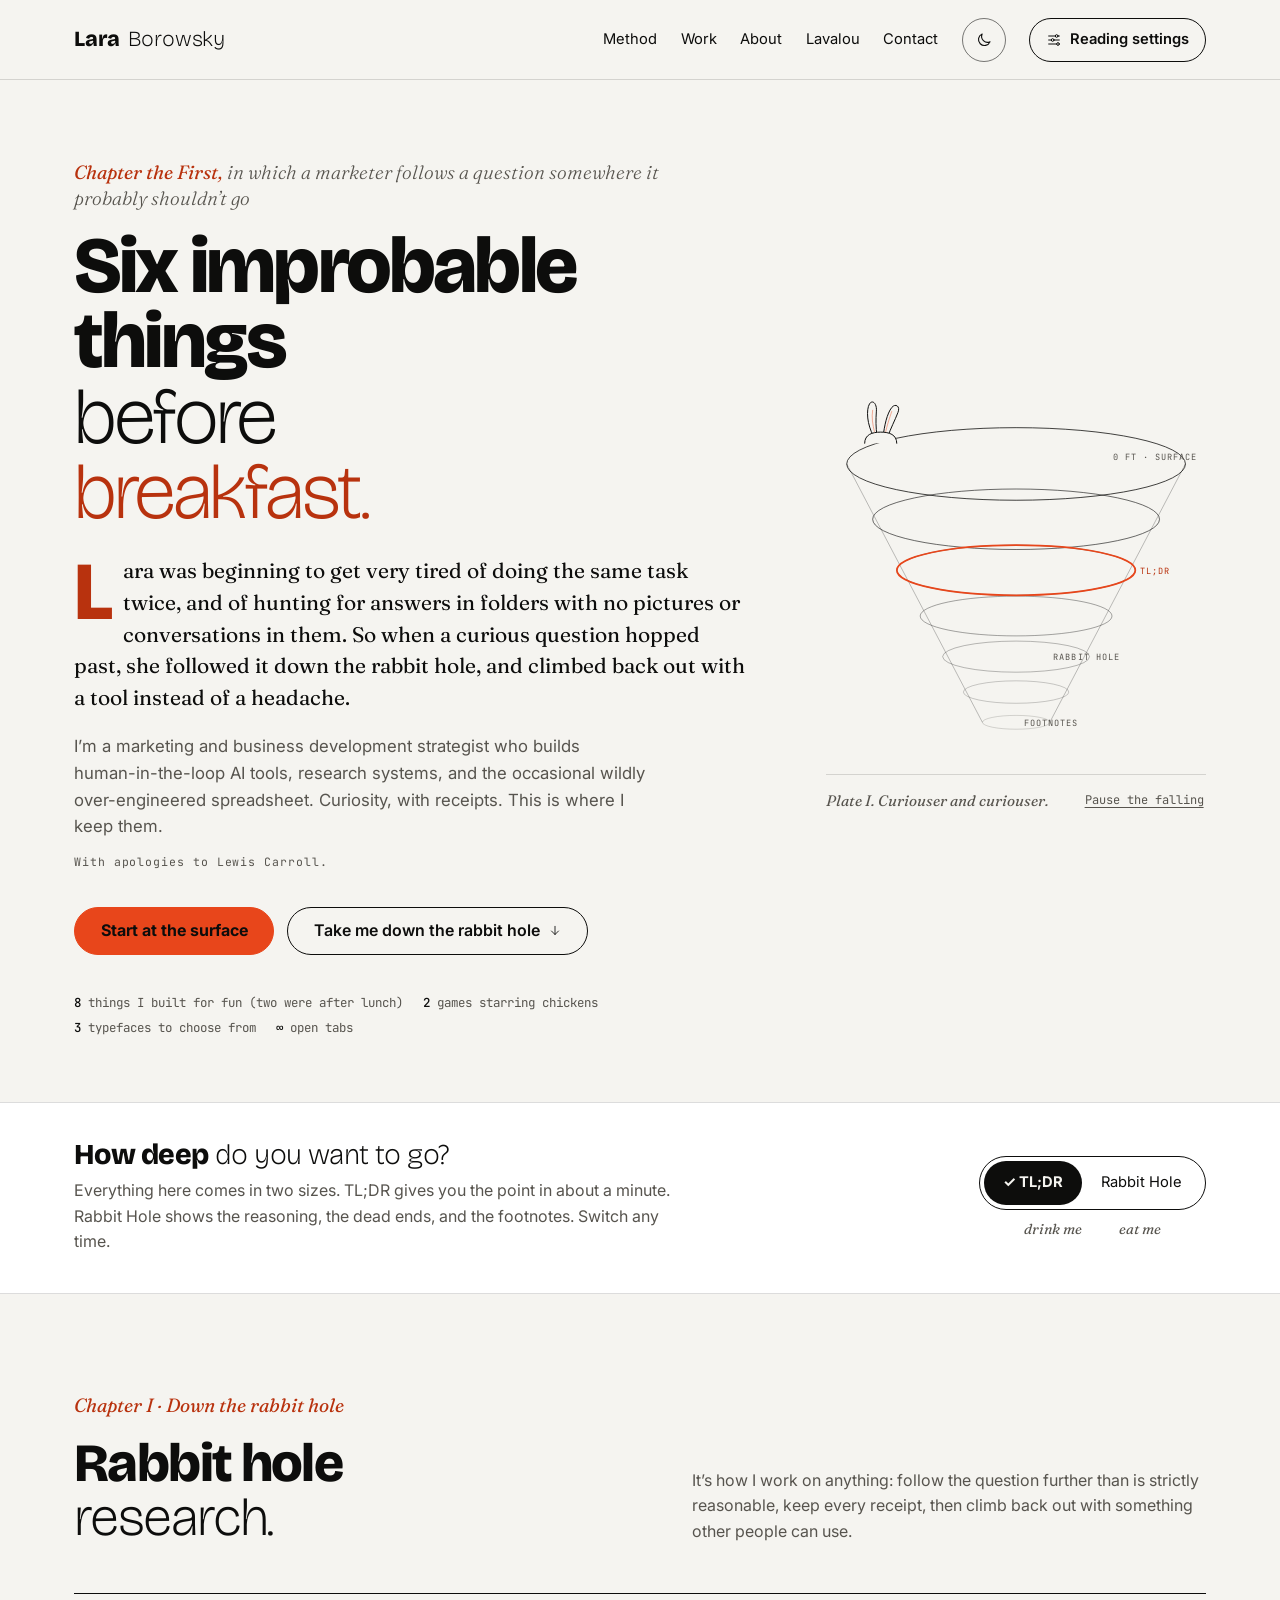
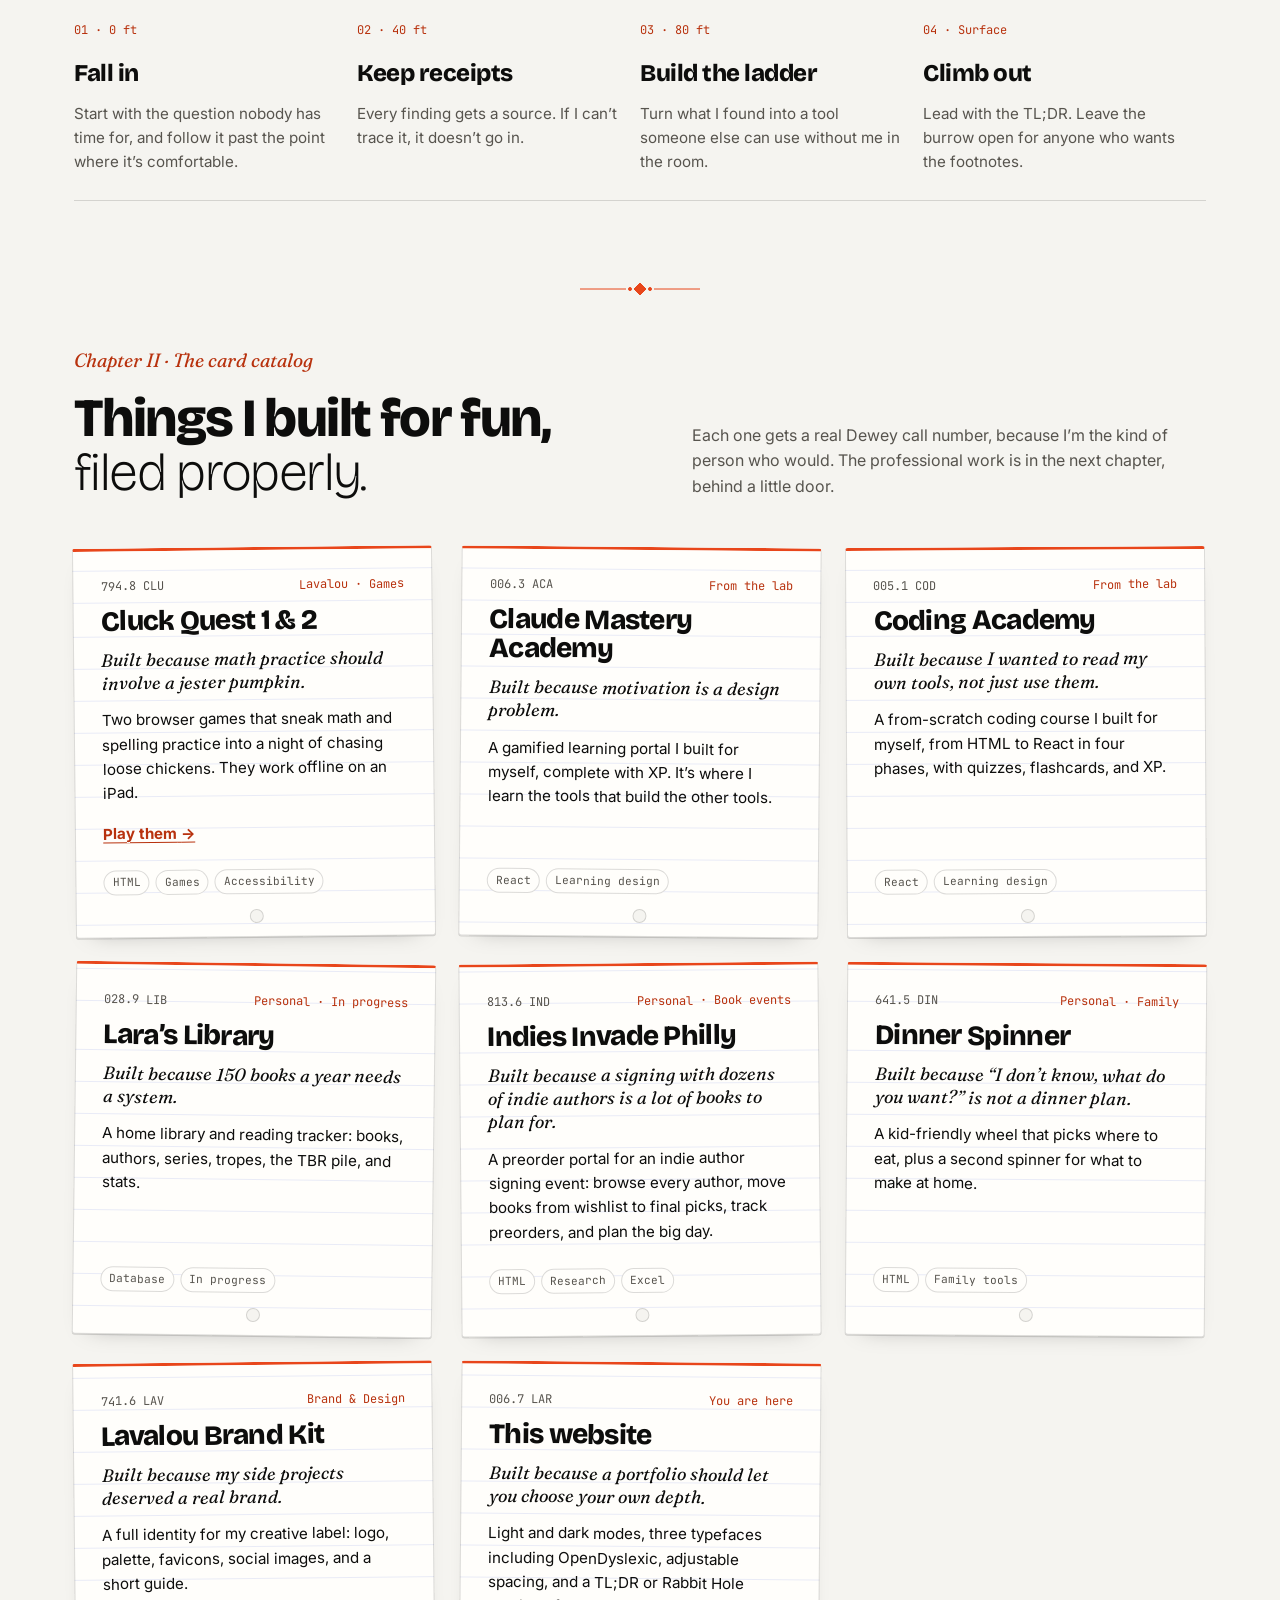
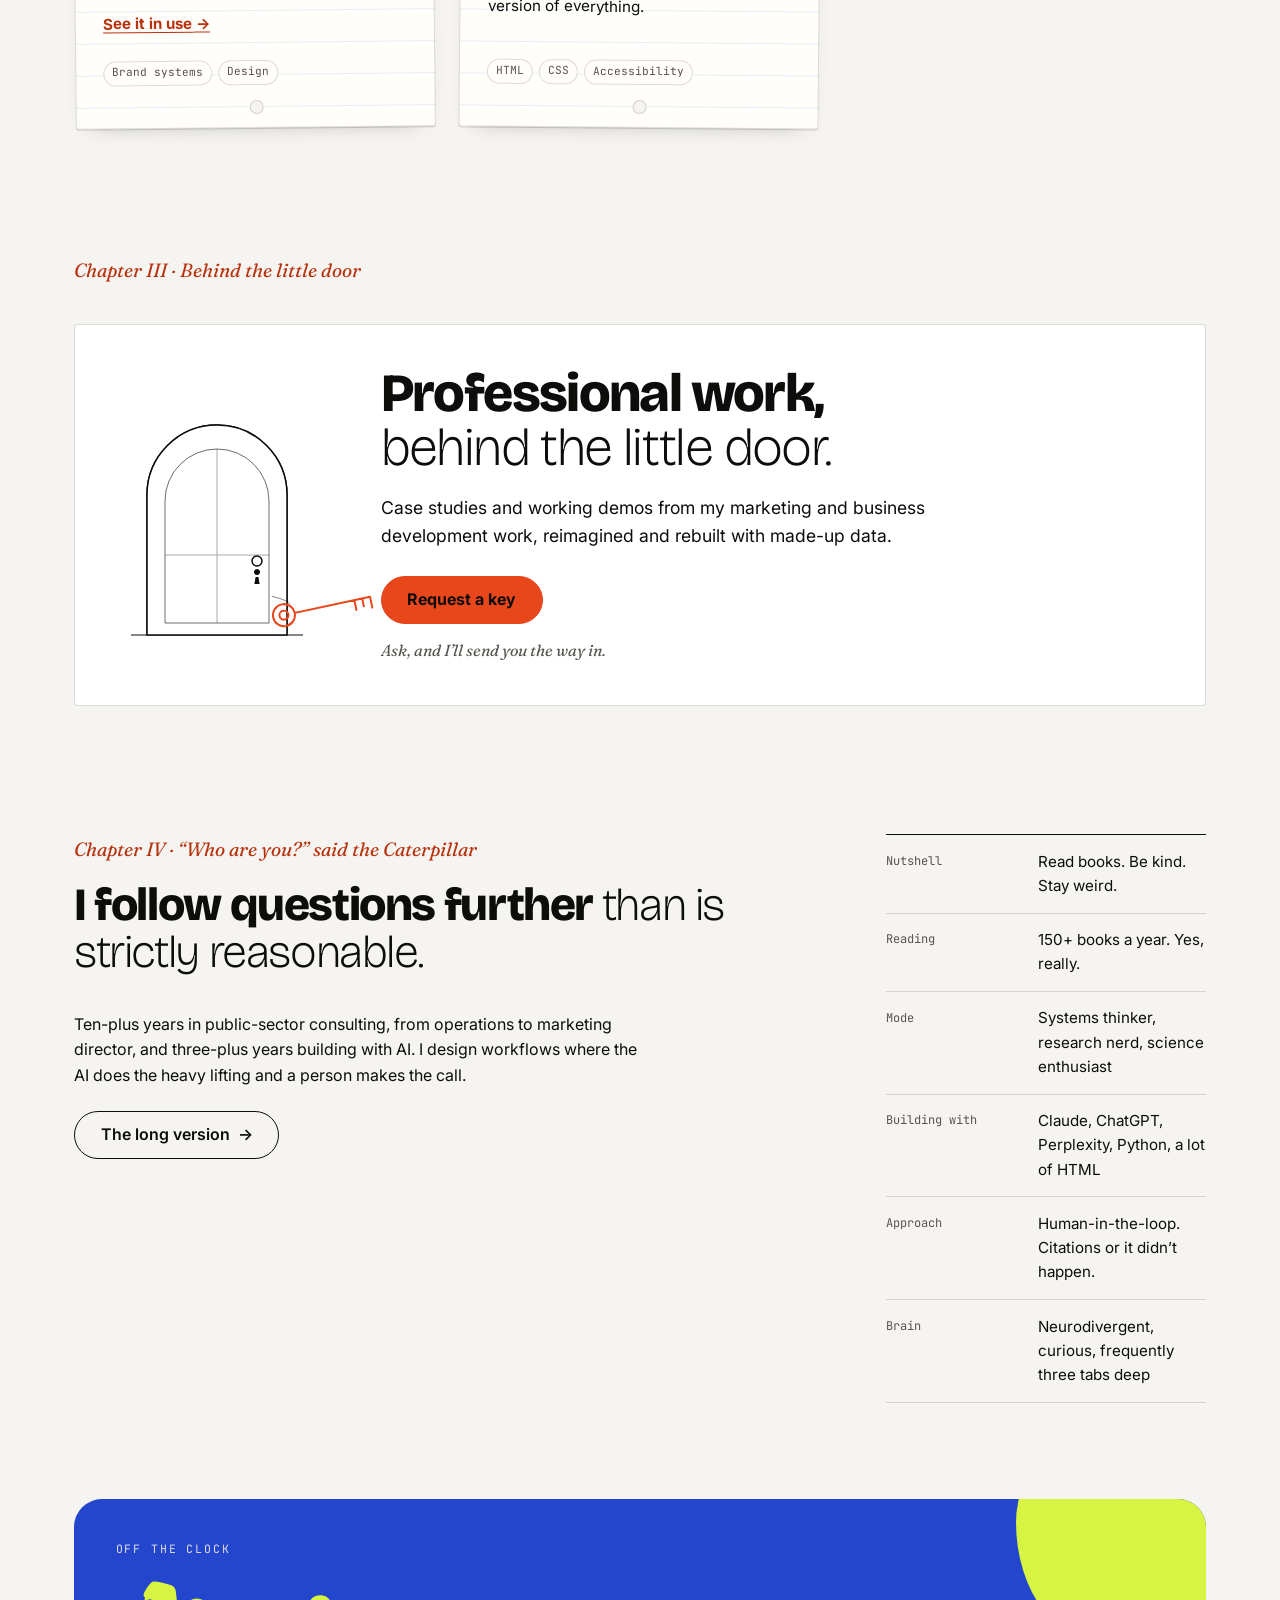
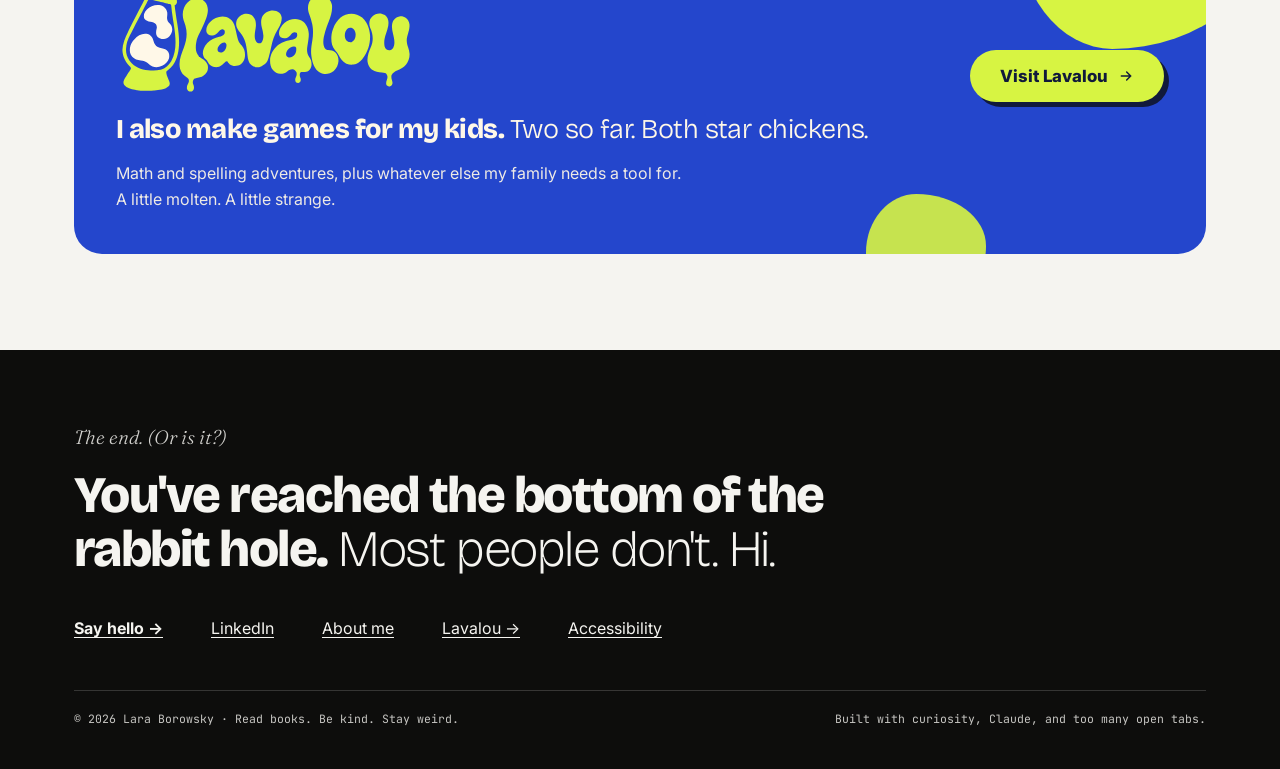
==== index.html @ 1b101213 "Indies Invade Philly card: preorder portal, indie authors; add page generator to tools/ Co-Authored-" ====
<!DOCTYPE html>
<html lang="en" data-theme="light" data-depth="tldr">
<head>
<meta charset="utf-8">
<meta name="viewport" content="width=device-width, initial-scale=1">
<title>Lara Borowsky: curiosity, with receipts</title>
<meta name="description" content="Lara Borowsky: marketing and BD strategist, AI systems builder, and maker of games starring chickens. Rabbit hole research, with receipts.">
<meta name="theme-color" content="#F5F4F0" media="(prefers-color-scheme: light)">
<meta name="theme-color" content="#0E1013" media="(prefers-color-scheme: dark)">
<meta property="og:type" content="website">
<meta property="og:title" content="Lara Borowsky: curiosity, with receipts">
<meta property="og:description" content="Lara Borowsky: marketing and BD strategist, AI systems builder, and maker of games starring chickens. Rabbit hole research, with receipts.">
<meta property="og:url" content="https://www.laraborowsky.com/">
<link rel="canonical" href="https://www.laraborowsky.com/">
<link rel="icon" href="/assets/favicon.svg" type="image/svg+xml">
<script>(function(){var s={};try{s=JSON.parse(localStorage.getItem('lb-settings')||'{}')||{}}catch(e){}var d=document.documentElement;var dark=s.theme==='dark'||((!s.theme||s.theme==='auto')&&window.matchMedia&&window.matchMedia('(prefers-color-scheme: dark)').matches);d.setAttribute('data-theme',dark?'dark':'light');var hc=s.contrast==='high'||((!s.contrast||s.contrast==='auto')&&window.matchMedia&&window.matchMedia('(prefers-contrast: more)').matches);d.setAttribute('data-contrast',hc?'high':'standard');if(s.weight)d.setAttribute('data-weight',s.weight);if(s.font)d.setAttribute('data-font',s.font);if(s.size)d.setAttribute('data-size',s.size);if(s.spacing)d.setAttribute('data-spacing',s.spacing);if(s.motion&&s.motion!=='auto')d.setAttribute('data-motion',s.motion);d.setAttribute('data-depth',s.depth||'tldr');})();</script>
<link rel="preconnect" href="https://fonts.googleapis.com">
<link rel="preconnect" href="https://fonts.gstatic.com" crossorigin>
<link href="https://fonts.googleapis.com/css2?family=Bricolage+Grotesque:opsz,wght@12..96,200;12..96,300;12..96,700;12..96,800&family=Fraunces:ital,opsz,wght@1,9..144,300;1,9..144,400&family=Inter:wght@400;500;600&family=JetBrains+Mono:wght@300;400;500&family=Atkinson+Hyperlegible:wght@400;700&display=swap" rel="stylesheet">
<link rel="stylesheet" href="/assets/site.css">
</head>
<body>
<a class="skip" href="#main">Skip to content</a>
<header class="site-header">
<div class="wrap">
<a class="wordmark" href="/"><span class="b">Lara</span> <span class="t">Borowsky</span></a>
<nav class="site-nav" aria-label="Main">
<a href="/#method">Method</a>
<a href="/#work">Work</a>
<a href="/about">About</a>
<a href="/lavalou">Lavalou</a>
<a href="/contact">Contact</a>
<button class="icon-btn theme-btn" type="button" data-action="toggle-theme" aria-label="Switch to dark mode"><svg class="moon" aria-hidden="true" width="18" height="18" viewBox="0 0 24 24" fill="none" stroke="currentColor" stroke-width="1.5" stroke-linecap="round" stroke-linejoin="round"><path d="M20 14.5A8 8 0 0 1 9.5 4 8 8 0 1 0 20 14.5z"/></svg><svg class="sun" aria-hidden="true" width="18" height="18" viewBox="0 0 24 24" fill="none" stroke="currentColor" stroke-width="1.5" stroke-linecap="round"><circle cx="12" cy="12" r="4"/><path d="M12 2v2M12 20v2M4.9 4.9l1.4 1.4M17.7 17.7l1.4 1.4M2 12h2M20 12h2M4.9 19.1l1.4-1.4M17.7 6.3l1.4-1.4"/></svg></button>
<button class="settings-btn" type="button" data-action="toggle-settings" aria-expanded="false" aria-controls="reading-settings"><svg aria-hidden="true" width="16" height="16" viewBox="0 0 24 24" fill="none" stroke="currentColor" stroke-width="1.5" stroke-linecap="round"><path d="M4 6h10M18 6h2M4 12h4M12 12h8M4 18h12"/><circle cx="16" cy="6" r="2"/><circle cx="10" cy="12" r="2"/><circle cx="18" cy="18" r="2"/></svg> Reading settings</button>
</nav>
</div>
</header>
<section id="reading-settings" class="settings" aria-label="Reading settings" hidden>
<div class="wrap">
<p class="settings-intro">Make this site work the way your brain does. Changes apply right away, and stay in this browser only.</p>
<div class="settings-grid">
<fieldset class="setting"><legend>Theme</legend><div class="opts">
<button class="pill" type="button" data-set="theme" data-val="auto" aria-pressed="false">Match my device</button>
<button class="pill" type="button" data-set="theme" data-val="light" aria-pressed="false">Light</button>
<button class="pill" type="button" data-set="theme" data-val="dark" aria-pressed="false">Dark</button>
</div></fieldset>
<fieldset class="setting"><legend>Contrast</legend><div class="opts">
<button class="pill" type="button" data-set="contrast" data-val="auto" aria-pressed="false">Match my device</button>
<button class="pill" type="button" data-set="contrast" data-val="standard" aria-pressed="false">Standard</button>
<button class="pill" type="button" data-set="contrast" data-val="high" aria-pressed="false">High</button>
</div></fieldset>
<fieldset class="setting"><legend>Text weight</legend><div class="opts">
<button class="pill" type="button" data-set="weight" data-val="standard" aria-pressed="false">Standard</button>
<button class="pill" type="button" data-set="weight" data-val="bold" aria-pressed="false">Bolder</button>
</div></fieldset>
<fieldset class="setting"><legend>Typeface</legend><div class="opts">
<button class="pill" type="button" data-set="font" data-val="default" aria-pressed="false">Default</button>
<button class="pill" type="button" data-set="font" data-val="dyslexic" aria-pressed="false">OpenDyslexic</button>
<button class="pill" type="button" data-set="font" data-val="hyper" aria-pressed="false">Hyperlegible</button>
</div></fieldset>
<fieldset class="setting"><legend>Text size</legend><div class="opts">
<button class="pill" type="button" data-set="size" data-val="standard" aria-pressed="false">Standard</button>
<button class="pill" type="button" data-set="size" data-val="large" aria-pressed="false">Large</button>
<button class="pill" type="button" data-set="size" data-val="xlarge" aria-pressed="false">Extra large</button>
</div></fieldset>
<fieldset class="setting"><legend>Spacing</legend><div class="opts">
<button class="pill" type="button" data-set="spacing" data-val="standard" aria-pressed="false">Standard</button>
<button class="pill" type="button" data-set="spacing" data-val="roomy" aria-pressed="false">Roomy</button>
</div></fieldset>
<fieldset class="setting"><legend>Motion</legend><div class="opts">
<button class="pill" type="button" data-set="motion" data-val="auto" aria-pressed="false">Match my device</button>
<button class="pill" type="button" data-set="motion" data-val="on" aria-pressed="false">On</button>
<button class="pill" type="button" data-set="motion" data-val="off" aria-pressed="false">Still</button>
</div></fieldset>
<fieldset class="setting"><legend>Default depth</legend><div class="opts">
<button class="pill" type="button" data-set="depth" data-val="tldr" aria-pressed="false">TL;DR</button>
<button class="pill" type="button" data-set="depth" data-val="deep" aria-pressed="false">Rabbit Hole</button>
</div></fieldset>
</div>
<button class="settings-reset" type="button" data-action="reset-settings">Reset to defaults</button>
</div>
</section>
<main id="main">
<div class="wrap hero">
<div class="hero-copy">
<p class="chapter opening-chapter">Chapter the First, <span class="t">in which a marketer follows a question somewhere it probably shouldn’t go</span></p>
<h1 class="display"><span class="b">Six improbable things</span> <span class="t">before <span class="accent">breakfast.</span></span></h1>
<p class="opening">Lara was beginning to get very tired of doing the same task twice, and of hunting for answers in folders with no pictures or conversations in them. So when a curious question hopped past, she followed it down the rabbit hole, and climbed back out with a tool instead of a headache.</p>
<p class="lede">I’m a marketing and business development strategist who builds human-in-the-loop AI tools, research systems, and the occasional wildly over-engineered spreadsheet. Curiosity, with receipts. This is where I keep them.</p>
<p class="apology">With apologies to Lewis Carroll.</p>
<div class="hero-ctas">
<a class="btn btn-primary" href="#work" data-set="depth" data-val="tldr">Start at the surface</a>
<a class="btn" href="#method" data-set="depth" data-val="deep">Take me down the rabbit hole <svg aria-hidden="true" width="14" height="14" viewBox="0 0 24 24" fill="none" stroke="currentColor" stroke-width="1.5" stroke-linecap="round"><path d="M12 4v14M6 12l6 6 6-6"/></svg></a>
</div>
<p class="stats"><span><b>8</b> things I built for fun (two were after lunch)</span><span><b>2</b> games starring chickens</span><span><b>3</b> typefaces to choose from</span><span><b>∞</b> open tabs</span></p>
</div>
<figure class="hole">
<div class="hole-art">
<svg class="hole-rings" role="img" aria-label="Line drawing looking down a rabbit hole, marked with depths: surface, TL;DR, rabbit hole, footnotes. A rabbit's ears peek over the rim and small objects fall inside." viewBox="0 0 440 440">
<g fill="none" stroke="currentColor" stroke-width="1">
<ellipse cx="220" cy="96" rx="196" ry="42" opacity=".9"/><ellipse cx="220" cy="160" rx="166" ry="35" opacity=".7"/><ellipse cx="220" cy="219" rx="138" ry="29" opacity=".55"/><ellipse cx="220" cy="272" rx="111" ry="23" opacity=".42"/><ellipse cx="220" cy="319" rx="85" ry="18" opacity=".32"/><ellipse cx="220" cy="360" rx="61" ry="13" opacity=".24"/><ellipse cx="220" cy="395" rx="39" ry="8" opacity=".18"/>
<path d="M24 96 L181 395 M416 96 L259 395" opacity=".3"/>
</g>
<ellipse cx="220" cy="219" rx="138" ry="29" fill="none" style="stroke:var(--accent)" stroke-width="2"/>
<g font-family="JetBrains Mono, monospace" font-size="10" letter-spacing="1.2" style="fill:var(--muted)">
<text x="430" y="92" text-anchor="end">0 FT · SURFACE</text>
<text x="398" y="223" text-anchor="end" style="fill:var(--accent-text)">TL;DR</text>
<text x="340" y="323" text-anchor="end">RABBIT HOLE</text>
<text x="292" y="399" text-anchor="end">FOOTNOTES</text>
</g>
</svg>
<svg class="ears" aria-hidden="true" viewBox="0 0 80 70">
<g style="fill:var(--bg)" stroke="currentColor" stroke-width="1.6" stroke-linecap="round" stroke-linejoin="round">
<path d="M28 58 C18 40 16 16 22 6 C27 -1 34 6 33 18 C32 32 32 44 34 58"/>
<path d="M44 58 C46 42 50 22 58 12 C64 5 72 10 68 20 C63 33 56 46 52 58"/>
<path d="M14 70 C14 56 26 52 40 52 C54 52 66 56 66 70"/>
</g>
<path d="M27 16 C25 28 27 40 30 52 M58 18 C54 30 50 42 48 52" fill="none" style="stroke:var(--accent)" stroke-width="1" opacity=".7"/>
</svg>
<svg class="fall" aria-hidden="true" viewBox="0 0 40 40" style="left:30%;top:18%;width:9%;animation-delay:0s"><g fill="none" stroke="currentColor" stroke-width="1.4" stroke-linejoin="round"><path d="M4 9 C10 6 16 7 20 10 C24 7 30 6 36 9 V32 C30 29 24 30 20 33 C16 30 10 29 4 32 Z"/><path d="M20 10 V33"/></g></svg>
<svg class="fall" aria-hidden="true" viewBox="0 0 40 40" style="left:56%;top:14%;width:8%;animation-delay:-3s"><g fill="none" stroke="currentColor" stroke-width="1.4" stroke-linecap="round"><circle cx="20" cy="23" r="12"/><path d="M20 8 V11 M17 6 H23 M20 23 V16 M20 23 L25 26"/></g></svg>
<svg class="fall" aria-hidden="true" viewBox="0 0 40 40" style="left:43%;top:10%;width:7%;animation-delay:-6s"><g fill="none" style="stroke:var(--accent)" stroke-width="1.5" stroke-linecap="round"><circle cx="11" cy="20" r="6"/><path d="M17 20 H35 M29 20 V25 M33 20 V24"/></g></svg>
<svg class="fall" aria-hidden="true" viewBox="0 0 40 40" style="left:66%;top:22%;width:8%;animation-delay:-1.5s"><g fill="none" stroke="currentColor" stroke-width="1.4" stroke-linecap="round" stroke-linejoin="round"><path d="M6 15 H30 V22 C30 29 25 33 18 33 C11 33 6 29 6 22 Z"/><path d="M30 18 C35 18 36 25 30 26"/><path d="M14 9 C13 7 15 6 14 4 M20 9 C19 7 21 6 20 4"/></g></svg>
<svg class="fall" aria-hidden="true" viewBox="0 0 40 40" style="left:36%;top:26%;width:7%;animation-delay:-4.5s"><rect x="10" y="5" width="20" height="30" rx="2" fill="none" stroke="currentColor" stroke-width="1.4"/><path d="M20 15 C18 11 13 13 15 17 L20 22 L25 17 C27 13 22 11 20 15 Z" style="fill:var(--accent)"/></svg>
<svg class="fall" aria-hidden="true" viewBox="0 0 40 40" style="left:50%;top:30%;width:6%;animation-delay:-7.5s"><g fill="none" stroke="currentColor" stroke-width="1.4" stroke-linejoin="round"><path d="M12 12 H28 V33 C28 35 26 36 24 36 H16 C14 36 12 35 12 33 Z"/><path d="M11 8 H29 V12 H11 Z"/><path d="M15 22 H25"/></g></svg>
</div>
<figcaption><span>Plate I. Curiouser and curiouser.</span><button class="motion-btn" type="button" data-action="toggle-motion" aria-pressed="false">Pause the falling</button></figcaption>
</figure>
</div>

<section class="band" aria-labelledby="depth-title">
<div class="wrap">
<div style="flex: 1 1 480px">
<h2 id="depth-title" class="display"><span class="b">How deep</span> <span class="t">do you want to go?</span></h2>
<p>Everything here comes in two sizes. TL;DR gives you the point in about a minute. Rabbit Hole shows the reasoning, the dead ends, and the footnotes. Switch any time.</p>
</div>
<div class="depth">
<div class="seg" role="group" aria-label="How much detail">
<button type="button" data-set="depth" data-val="tldr" aria-pressed="true">TL;DR</button>
<button type="button" data-set="depth" data-val="deep" aria-pressed="false">Rabbit Hole</button>
</div>
<div class="drink" aria-hidden="true"><span>drink me</span><span>eat me</span></div>
</div>
</div>
</section>

<section id="method" class="wrap section" aria-labelledby="method-title">
<p class="chapter">Chapter I · Down the rabbit hole</p>
<div class="section-head">
<h2 id="method-title" class="display h2"><span class="b stack">Rabbit hole</span> <span class="t stack">research.</span></h2>
<p>It’s how I work on anything: follow the question further than is strictly reasonable, keep every receipt, then climb back out with something other people can use.</p>
</div>
<ol class="steps">
<li><span class="num">01 · 0 ft</span><h3>Fall in</h3><p>Start with the question nobody has time for, and follow it past the point where it’s comfortable.</p></li>
<li><span class="num">02 · 40 ft</span><h3>Keep receipts</h3><p>Every finding gets a source. If I can’t trace it, it doesn’t go in.</p></li>
<li><span class="num">03 · 80 ft</span><h3>Build the ladder</h3><p>Turn what I found into a tool someone else can use without me in the room.</p></li>
<li><span class="num">04 · Surface</span><h3>Climb out</h3><p>Lead with the TL;DR. Leave the burrow open for anyone who wants the footnotes.</p></li>
</ol>
</section>

<div class="ornament" aria-hidden="true"><svg width="120" height="16" viewBox="0 0 120 16" fill="none" stroke="currentColor" stroke-width="1"><path d="M0 8 H46 M74 8 H120"/><path d="M60 2 L66 8 L60 14 L54 8 Z" fill="currentColor"/><circle cx="50" cy="8" r="1.5" fill="currentColor"/><circle cx="70" cy="8" r="1.5" fill="currentColor"/></svg></div>

<section id="work" class="wrap section tight" aria-labelledby="work-title">
<p class="chapter">Chapter II · The card catalog</p>
<div class="section-head">
<h2 id="work-title" class="display h2"><span class="b stack">Things I built for fun,</span> <span class="t stack">filed properly.</span></h2>
<p>Each one gets a real Dewey call number, because I’m the kind of person who would. The professional work is in the next chapter, behind a little door.</p>
</div>
<div class="catalog">
<article class="card">
<div class="card-meta"><span>794.8 CLU</span><span class="accent">Lavalou · Games</span></div>
<h3>Cluck Quest 1 &amp; 2</h3>
<p class="hook">Built because math practice should involve a jester pumpkin.</p>
<p class="summary">Two browser games that sneak math and spelling practice into a night of chasing loose chickens. They work offline on an iPad.</p>
<div class="deep">
<h4>How it works</h4><p>Read-aloud, grown-up settings, custom spelling lists, and a progress report for the adults. Each game is a single file, so it runs anywhere.</p>
<h4>Margin note</h4><p class="note">Every chicken gets home by sunrise. Every time.</p>
</div>
<a class="card-link" href="/lavalou">Play them<span class="sr-only">: Cluck Quest 1 &amp; 2</span> <span aria-hidden="true">→</span></a>
<ul class="tags" aria-label="Tools"><li>HTML</li><li>Games</li><li>Accessibility</li></ul>
</article>
<article class="card">
<div class="card-meta"><span>006.3 ACA</span><span class="accent">From the lab</span></div>
<h3>Claude Mastery Academy</h3>
<p class="hook">Built because motivation is a design problem.</p>
<p class="summary">A gamified learning portal I built for myself, complete with XP. It’s where I learn the tools that build the other tools.</p>
<div class="deep">
<h4>How it works</h4><p>Phases, quizzes, flashcards, and a deep-dive button on every concept, so curiosity is the curriculum instead of a distraction from it.</p>
<h4>Margin note</h4><p class="note">I learn by falling into things. So I built something worth falling into.</p>
</div>

<ul class="tags" aria-label="Tools"><li>React</li><li>Learning design</li></ul>
</article>
<article class="card">
<div class="card-meta"><span>005.1 COD</span><span class="accent">From the lab</span></div>
<h3>Coding Academy</h3>
<p class="hook">Built because I wanted to read my own tools, not just use them.</p>
<p class="summary">A from-scratch coding course I built for myself, from HTML to React in four phases, with quizzes, flashcards, and XP.</p>
<div class="deep">
<h4>How it works</h4><p>Every concept has a deep-dive button that explains it for a marketer, not a developer, plus a glossary, a cheat sheet, and free resources for going further.</p>
<h4>Margin note</h4><p class="note">I don’t need to write the code. I need to be capable of reading it.</p>
</div>

<ul class="tags" aria-label="Tools"><li>React</li><li>Learning design</li></ul>
</article>
<article class="card">
<div class="card-meta"><span>028.9 LIB</span><span class="accent">Personal · In progress</span></div>
<h3>Lara’s Library</h3>
<p class="hook">Built because 150 books a year needs a system.</p>
<p class="summary">A home library and reading tracker: books, authors, series, tropes, the TBR pile, and stats.</p>
<div class="deep">
<h4>How it works</h4><p>A real database underneath, so series, authors and tropes connect to each other instead of living in a very long spreadsheet.</p>
<h4>Margin note</h4><p class="note">Tropes are data. I will not be taking questions.</p>
</div>

<ul class="tags" aria-label="Tools"><li>Database</li><li>In progress</li></ul>
</article>
<article class="card">
<div class="card-meta"><span>813.6 IND</span><span class="accent">Personal · Book events</span></div>
<h3>Indies Invade Philly</h3>
<p class="hook">Built because a signing with dozens of indie authors is a lot of books to plan for.</p>
<p class="summary">A preorder portal for an indie author signing event: browse every author, move books from wishlist to final picks, track preorders, and plan the big day.</p>
<div class="deep">
<h4>How it works</h4><p>The 2026 version is a single-page web app that remembers your picks in your browser. The 2027 version is in the works: a real site with logins, so friends can keep their own lists.</p>
<h4>Margin note</h4><p class="note">This is what happens when a reader with a spreadsheet habit gets a ticket.</p>
</div>

<ul class="tags" aria-label="Tools"><li>HTML</li><li>Research</li><li>Excel</li></ul>
</article>
<article class="card">
<div class="card-meta"><span>641.5 DIN</span><span class="accent">Personal · Family</span></div>
<h3>Dinner Spinner</h3>
<p class="hook">Built because “I don’t know, what do you want?” is not a dinner plan.</p>
<p class="summary">A kid-friendly wheel that picks where to eat, plus a second spinner for what to make at home.</p>
<div class="deep">
<h4>How it works</h4><p>Two wheels, one for going out and one for staying in, built so the kids can spin it themselves.</p>
<h4>Margin note</h4><p class="note">The wheel has the final say. That’s the whole point.</p>
</div>

<ul class="tags" aria-label="Tools"><li>HTML</li><li>Family tools</li></ul>
</article>
<article class="card">
<div class="card-meta"><span>741.6 LAV</span><span class="accent">Brand &amp; Design</span></div>
<h3>Lavalou Brand Kit</h3>
<p class="hook">Built because my side projects deserved a real brand.</p>
<p class="summary">A full identity for my creative label: logo, palette, favicons, social images, and a short guide.</p>
<div class="deep">
<h4>How it works</h4><p>Vector masters, web and print versions, and color tokens that the Lavalou pages actually use.</p>
<h4>Margin note</h4><p class="note">A little molten. A little strange. The drips are non-negotiable.</p>
</div>
<a class="card-link" href="/lavalou">See it in use<span class="sr-only">: Lavalou Brand Kit</span> <span aria-hidden="true">→</span></a>
<ul class="tags" aria-label="Tools"><li>Brand systems</li><li>Design</li></ul>
</article>
<article class="card">
<div class="card-meta"><span>006.7 LAR</span><span class="accent">You are here</span></div>
<h3>This website</h3>
<p class="hook">Built because a portfolio should let you choose your own depth.</p>
<p class="summary">Light and dark modes, three typefaces including OpenDyslexic, adjustable spacing, and a TL;DR or Rabbit Hole version of everything.</p>
<div class="deep">
<h4>How it works</h4><p>Plain HTML and CSS, no tracking, and settings that stay in your own browser.</p>
<h4>Margin note</h4><p class="note">Yes, the rabbit is wiggling its ears on purpose.</p>
</div>

<ul class="tags" aria-label="Tools"><li>HTML</li><li>CSS</li><li>Accessibility</li></ul>
</article>
</div>
</section>



<section id="door" class="wrap section" aria-labelledby="door-title">
<p class="chapter">Chapter III · Behind the little door</p>
<div class="door-wrap">
<div class="door-art" aria-hidden="true">
<svg class="door-frame" viewBox="0 0 200 260"><path d="M30 250 V110 A70 70 0 0 1 170 110 V250 Z" style="fill:var(--door-dark)"/><path d="M30 250 V110 A70 70 0 0 1 170 110 V250" fill="none" stroke="currentColor" stroke-width="1.5"/><path d="M14 250 H186" stroke="currentColor" stroke-width="1"/><g style="fill:var(--accent)" opacity=".55"><circle cx="100" cy="150" r="1.6"/><circle cx="88" cy="190" r="1.2"/><circle cx="116" cy="210" r="1.4"/></g></svg>
<svg class="door-leaf" viewBox="0 0 200 260"><path d="M30 250 V110 A70 70 0 0 1 170 110 V250 Z" style="fill:var(--surface)" stroke="currentColor" stroke-width="1.5"/><path d="M48 238 V116 A52 52 0 0 1 152 116 V238 Z" fill="none" stroke="currentColor" stroke-width="1" opacity=".6"/><path d="M100 64 V238 M48 170 H152" stroke="currentColor" stroke-width="1" opacity=".35"/><circle cx="140" cy="176" r="5" fill="none" stroke="currentColor" stroke-width="1.5"/><path d="M140 190 a3 3 0 1 1 0.01 0 M138.6 192 L137.4 199 H142.6 L141.4 192" style="fill:var(--ink)"/></svg>
<svg class="door-key" viewBox="0 0 120 50"><g fill="none" style="stroke:var(--accent)" stroke-width="2" stroke-linecap="round"><circle cx="16" cy="25" r="11"/><circle cx="16" cy="25" r="4.5"/><path d="M27 25 H104 M88 25 V35 M96 25 V33 M104 25 V36"/></g><path d="M8 4 C20 10 22 12 24 15" fill="none" stroke="currentColor" stroke-width=".8" opacity=".6"/></svg>
</div>
<div class="door-copy">
<h2 id="door-title" class="display h2"><span class="b stack">Professional work,</span> <span class="t stack">behind the little door.</span></h2>
<p>Case studies and working demos from my marketing and business development work, reimagined and rebuilt with made-up data.</p>
<a class="btn btn-primary" href="/contact?topic=key">Request a key</a>
<p class="door-note">Ask, and I’ll send you the way in.</p>
</div>
</div>
</section>

<section id="about" class="wrap section" aria-labelledby="about-title">
<div class="split">
<div class="main">
<p class="chapter">Chapter IV · “Who are you?” said the Caterpillar</p>
<h2 id="about-title" class="display" style="font-size: clamp(2rem, 3.6vw, 3rem); line-height: 1.02; margin-bottom: .8em"><span class="b">I follow questions further</span> <span class="t">than is strictly reasonable.</span></h2>
<p style="margin: 0 0 1.4em; max-width: 36em">Ten-plus years in public-sector consulting, from operations to marketing director, and three-plus years building with AI. I design workflows where the AI does the heavy lifting and a person makes the call.</p>
<a class="btn" href="/about">The long version <span aria-hidden="true">→</span></a>
</div>
<dl class="notes" aria-label="Field notes">
<div><dt>Nutshell</dt><dd>Read books. Be kind. Stay weird.</dd></div>
<div><dt>Reading</dt><dd>150+ books a year. Yes, really.</dd></div>
<div><dt>Mode</dt><dd>Systems thinker, research nerd, science enthusiast</dd></div>
<div><dt>Building with</dt><dd>Claude, ChatGPT, Perplexity, Python, a lot of HTML</dd></div>
<div><dt>Approach</dt><dd>Human-in-the-loop. Citations or it didn’t happen.</dd></div>
<div><dt>Brain</dt><dd>Neurodivergent, curious, frequently three tabs deep</dd></div>
</dl>
</div>
</section>

<section class="wrap" style="padding-top: 4rem; padding-bottom: 6rem" aria-labelledby="otc-title">
<div class="lavalou-card">
<span class="ooze one" aria-hidden="true"></span>
<span class="ooze two" aria-hidden="true"></span>
<div class="copy">
<span class="label">Off the clock</span>
<img src="/lavalou/assets/brand/lavalou-horizontal-lime.svg" alt="Lavalou" width="300" height="123">
<h2 id="otc-title" class="display"><span class="b">I also make games for my kids.</span> <span class="t">Two so far. Both star chickens.</span></h2>
<p>Math and spelling adventures, plus whatever else my family needs a tool for. A little molten. A little strange.</p>
</div>
<a class="lavalou-btn" href="/lavalou">Visit Lavalou <svg aria-hidden="true" width="16" height="16" viewBox="0 0 24 24" fill="none" stroke="currentColor" stroke-width="2.2" stroke-linecap="round"><path d="M5 12h14M13 6l6 6-6 6"/></svg></a>
</div>
</section>
</main>
<footer class="site-footer">
<div class="wrap">
<p class="the-end">The end. (Or is it?)</p>
<p class="display bottom"><span class="b">You've reached the bottom of the rabbit hole.</span> <span class="t">Most people don't. Hi.</span></p>
<div class="footer-links">
<a href="/contact">Say hello <span aria-hidden="true">→</span></a>
<a href="https://www.linkedin.com/in/lara-borowsky-52627a161/">LinkedIn</a>
<a href="/about">About me</a>
<a href="/lavalou">Lavalou <span aria-hidden="true">→</span></a>
<a href="/accessibility">Accessibility</a>
</div>
<div class="footer-legal">
<span>© <span data-year>2026</span> Lara Borowsky · Read books. Be kind. Stay weird.</span>
<span>Built with curiosity, Claude, and too many open tabs.</span>
</div>
</div>
</footer>
<script src="/assets/site.js"></script>
</body>
</html>
---- assets/site.css ----
/* laraborowsky.com — shared styles
   Light mode = Signal, dark mode = Underground.
   Bold display type paired with hairline weights and 1px rules. */

@font-face { font-family: "OpenDyslexic"; src: url(/assets/fonts/OpenDyslexic-Regular.woff2) format("woff2"); font-weight: 400; font-display: swap; }
@font-face { font-family: "OpenDyslexic"; src: url(/assets/fonts/OpenDyslexic-Bold.woff2) format("woff2"); font-weight: 700; font-display: swap; }

:root {
  --bg: #F5F4F0; --surface: #FFFFFF; --card: #FFFEFB; --rule: rgba(36,70,204,.10);
  --ink: #0D0D0C; --muted: #57544E; --line: rgba(13,13,12,.14);
  --accent: #E8461B; --accent-text: #B8320E; --on-accent: #0D0D0C;
  --foot: #0D0D0C; --foot-ink: #F5F4F0; --foot-line: rgba(245,244,240,.22);
  --shadow: rgba(0,0,0,.35);

  --f-display: "Bricolage Grotesque", "Helvetica Neue", Arial, sans-serif;
  --f-body: Inter, "Helvetica Neue", Arial, sans-serif;
  --f-serif: Fraunces, Georgia, serif;
  --f-mono: "JetBrains Mono", ui-monospace, Menlo, monospace;

  --lh: 1.6; --ls: normal; --ws: normal;
  --wide: 1180px;
  color-scheme: light;
}
html[data-theme="dark"] {
  --bg: #0E1013; --surface: #15181D; --card: #181B21; --rule: rgba(241,238,231,.06);
  --ink: #F1EEE7; --muted: #A6A29A; --line: rgba(241,238,231,.15);
  --accent: #FFB23F; --accent-text: #FFB23F; --on-accent: #0E1013;
  --foot: #070809; --foot-ink: #F1EEE7; --foot-line: rgba(241,238,231,.18);
  --shadow: rgba(0,0,0,.7);
  color-scheme: dark;
}
html[data-font="dyslexic"] { --f-display: OpenDyslexic, sans-serif; --f-body: OpenDyslexic, sans-serif; --f-serif: OpenDyslexic, sans-serif; }
html[data-font="hyper"] { --f-display: "Atkinson Hyperlegible", sans-serif; --f-body: "Atkinson Hyperlegible", sans-serif; --f-serif: "Atkinson Hyperlegible", sans-serif; }
html[data-size="large"] { font-size: 112.5%; }
html[data-size="xlarge"] { font-size: 125%; }
html[data-spacing="roomy"] { --lh: 1.9; --ls: .02em; --ws: .1em; }

* { box-sizing: border-box; }
html { -webkit-text-size-adjust: 100%; scroll-behavior: smooth; }
@media (prefers-reduced-motion: reduce) { html { scroll-behavior: auto; } }
html[data-motion="off"] { scroll-behavior: auto; }
body {
  margin: 0; background: var(--bg); color: var(--ink);
  font-family: var(--f-body); font-size: 1rem; line-height: var(--lh);
  letter-spacing: var(--ls); word-spacing: var(--ws);
  transition: background-color .2s, color .2s;
}
a { color: inherit; text-underline-offset: 3px; }
a:hover { opacity: .85; }
button { font: inherit; color: inherit; cursor: pointer; }
a:focus-visible, button:focus-visible { outline: 2px solid var(--accent); outline-offset: 3px; }
img, svg { max-width: 100%; }
.wrap { max-width: var(--wide); margin: 0 auto; padding-left: 1.5rem; padding-right: 1.5rem; }
.sr-only { position: absolute; width: 1px; height: 1px; overflow: hidden; clip: rect(0 0 0 0); white-space: nowrap; }
.skip { position: absolute; left: 1rem; top: -4rem; z-index: 10; padding: .6rem 1rem; background: var(--ink); color: var(--bg); border-radius: 999px; text-decoration: none; }
.skip:focus { top: 1rem; }

/* Type helpers */
.b { font-weight: 800; }
.t { font-weight: 200; }
.display { font-family: var(--f-display); letter-spacing: -.03em; line-height: 1; margin: 0; }
.mono { font-family: var(--f-mono); }
.eyebrow { margin: 0 0 1em; font-family: var(--f-mono); font-size: .78rem; letter-spacing: .16em; text-transform: uppercase; color: var(--muted); }
.chapter { margin: 0 0 1rem; font-family: var(--f-serif); font-style: italic; font-weight: 300; font-size: 1.2rem; color: var(--accent-text); }
.muted { color: var(--muted); }
.accent { color: var(--accent-text); }
.h2 { font-size: clamp(2.2rem, 4.2vw, 3.6rem); }
.section-head { display: flex; flex-wrap: wrap; gap: 1.5rem 4rem; align-items: end; }
.section-head > .display { flex: 1 1 420px; }
.section-head > p { flex: 1 1 380px; margin: 0; color: var(--muted); }
.stack { display: block; }

/* Buttons */
.btn { display: inline-flex; align-items: center; gap: .5em; min-height: 48px; padding: 0 1.6em; border: 1px solid var(--ink); border-radius: 999px; background: transparent; text-decoration: none; font-weight: 600; }
.btn-primary { border-color: var(--accent); background: var(--accent); color: var(--on-accent); font-weight: 700; }
.btn-ink { background: var(--ink); color: var(--bg); font-weight: 700; }
.icon-btn { display: inline-flex; align-items: center; justify-content: center; width: 44px; height: 44px; border: 1px solid var(--line); border-radius: 999px; background: transparent; }
.pill { min-height: 44px; padding: 0 1.1em; border-radius: 999px; font-size: .9rem; border: 1px solid var(--line); background: transparent; }
.pill[aria-pressed="true"] { border-color: var(--ink); background: var(--ink); color: var(--bg); font-weight: 600; }

/* Header */
.site-header { border-bottom: 1px solid var(--line); background: var(--bg); }
.site-header .wrap { padding-top: 1.1rem; padding-bottom: 1.1rem; display: flex; flex-wrap: wrap; align-items: center; justify-content: space-between; gap: 1rem; }
.wordmark { text-decoration: none; display: flex; align-items: baseline; gap: .35em; font-family: var(--f-display); font-size: 1.35rem; letter-spacing: -.01em; }
.site-nav { display: flex; flex-wrap: wrap; align-items: center; gap: .4em 1.6em; font-size: .92rem; }
.site-nav a { text-decoration: none; }
.site-nav a[aria-current="page"] { text-decoration: underline; text-decoration-thickness: 1px; font-weight: 600; }
.settings-btn { display: inline-flex; align-items: center; gap: .5em; min-height: 44px; padding: 0 1.1em; border: 1px solid var(--ink); border-radius: 999px; background: transparent; font-size: .92rem; font-weight: 600; }
.theme-btn .moon { display: block; } .theme-btn .sun { display: none; }
html[data-theme="dark"] .theme-btn .moon { display: none; }
html[data-theme="dark"] .theme-btn .sun { display: block; }

/* Reading settings */
.settings { border-bottom: 1px solid var(--line); background: var(--surface); }
.settings[hidden] { display: none; }
.settings .wrap { padding-top: 1.6rem; padding-bottom: 1.8rem; }
.settings-intro { margin: 0 0 1.2rem; font-family: var(--f-serif); font-style: italic; font-weight: 300; font-size: 1.15rem; }
.settings-grid { display: grid; grid-template-columns: repeat(auto-fit, minmax(230px, 1fr)); gap: 1.4rem 2.4rem; }
.setting { margin: 0; padding: 0; border: 0; display: flex; flex-direction: column; gap: .6rem; }
.setting legend { padding: 0; margin-bottom: .6rem; font-family: var(--f-mono); font-size: .72rem; letter-spacing: .14em; text-transform: uppercase; color: var(--muted); }
.setting .opts { display: flex; flex-wrap: wrap; gap: .5rem; }
.settings-reset { margin-top: 1.4rem; background: none; border: 0; padding: 0; text-decoration: underline; text-underline-offset: 3px; font-size: .9rem; color: var(--muted); min-height: 44px; }

/* Hero */
.hero { display: flex; flex-wrap: wrap; align-items: center; gap: 3rem; padding-top: 5rem; padding-bottom: 4rem; }
.hero-copy { flex: 999 1 520px; min-width: 0; }
.hero h1 { font-size: clamp(3rem, 7.4vw, 6.4rem); line-height: .95; letter-spacing: -.035em; }
.hero h1 span { display: block; }
.lede { margin: 1.5em 0 0; max-width: 34em; font-size: 1.15rem; }
.hero-ctas { margin-top: 2.2rem; display: flex; flex-wrap: wrap; gap: .8rem; }
.stats { margin: 2.4rem 0 0; display: flex; flex-wrap: wrap; gap: .4em 1.6em; font-family: var(--f-mono); font-size: .78rem; color: var(--muted); }
.stats b { color: var(--ink); font-weight: 500; }
.hole { flex: 1 1 380px; margin: 0; min-width: 0; display: flex; flex-direction: column; gap: .8rem; }
.hole-art { position: relative; width: 100%; aspect-ratio: 1 / 1; overflow: hidden; }
.hole-art > svg { position: absolute; }
.hole-rings { inset: 0; width: 100%; height: 100%; }
.ears { left: 8%; top: 5%; width: 13%; height: auto; transform-origin: 50% 100%; animation: lb-ears 6s ease-in-out infinite; }
.fall { position: absolute; animation: lb-fall 9s linear infinite; opacity: 0; }
.hole figcaption { display: flex; justify-content: space-between; border-top: 1px solid var(--line); padding-top: .6rem; font-family: var(--f-serif); font-style: italic; font-weight: 300; font-size: .95rem; color: var(--muted); }
.hole figcaption .mono { font-style: normal; font-size: .72rem; padding-top: .2em; }
@keyframes lb-fall { 0% { transform: translateY(-40px) rotate(0deg); opacity: 0; } 10% { opacity: 1; } 85% { opacity: 1; } 100% { transform: translateY(400px) rotate(220deg); opacity: 0; } }
@keyframes lb-ears { 0%, 88%, 100% { transform: rotate(0deg); } 92% { transform: rotate(-7deg); } 96% { transform: rotate(5deg); } }
@keyframes lb-ooze { 0% { border-radius: 42% 58% 63% 37% / 45% 40% 60% 55%; transform: translate(0,0) rotate(0deg); } 50% { border-radius: 63% 37% 41% 59% / 58% 62% 38% 42%; transform: translate(-14px,18px) rotate(12deg); } 100% { border-radius: 38% 62% 52% 48% / 36% 55% 45% 64%; transform: translate(8px,-10px) rotate(-8deg); } }
@media (prefers-reduced-motion: reduce) { html:not([data-motion="on"]) .ears, html:not([data-motion="on"]) .fall, html:not([data-motion="on"]) .ooze { animation: none; } html:not([data-motion="on"]) .fall { opacity: 1; } }
html[data-motion="off"] .ears, html[data-motion="off"] .fall, html[data-motion="off"] .ooze { animation: none; }
html[data-motion="off"] .fall { opacity: 1; }

/* Depth band */
.band { border-top: 1px solid var(--line); border-bottom: 1px solid var(--line); background: var(--surface); }
.band .wrap { padding-top: 2.4rem; padding-bottom: 2.4rem; display: flex; flex-wrap: wrap; align-items: center; justify-content: space-between; gap: 1.4rem; }
.band h2 { font-size: 1.8rem; letter-spacing: -.02em; }
.band p { margin: .5em 0 0; max-width: 38em; color: var(--muted); }
.depth { display: flex; flex-direction: column; align-items: center; gap: .5rem; }
.seg { display: inline-flex; padding: 4px; border: 1px solid var(--ink); border-radius: 999px; }
.seg button { min-height: 44px; padding: 0 1.3em; border: 0; border-radius: 999px; background: transparent; font-size: .92rem; font-weight: 300; }
.seg button[aria-pressed="true"] { background: var(--ink); color: var(--bg); font-weight: 700; }
.drink { display: flex; gap: 2.6em; font-family: var(--f-serif); font-style: italic; font-weight: 300; font-size: .9rem; color: var(--muted); }

/* Depth-dependent content */
.deep { display: none; }
html[data-depth="deep"] .deep { display: block; }
html[data-depth="deep"] .shallow { display: none; }

/* Sections */
.section { padding-top: 6rem; padding-bottom: 2rem; }
.section.tight { padding-top: 3rem; }
.ornament { display: flex; justify-content: center; padding-top: 3rem; color: var(--accent); }

/* Method steps */
.steps { list-style: none; margin: 3rem 0 0; padding: 0; display: grid; grid-template-columns: repeat(auto-fit, minmax(230px, 1fr)); border-top: 1px solid var(--ink); }
.steps li { padding: 1.4rem 1.4rem 1.6rem 0; border-bottom: 1px solid var(--line); }
.steps .num { font-family: var(--f-mono); font-size: .75rem; color: var(--accent-text); }
.steps h3 { margin: .5em 0 .4em; font-family: var(--f-display); font-size: 1.5rem; font-weight: 800; letter-spacing: -.02em; }
.steps p { margin: 0; font-size: .95rem; color: var(--muted); }

/* Card catalog */
.catalog { margin-top: 3rem; display: grid; grid-template-columns: repeat(auto-fit, minmax(min(320px, 100%), 1fr)); gap: 1.6rem; }
.card {
  position: relative; display: flex; flex-direction: column; gap: .7rem; padding: 1.6rem 1.7rem 2.6rem;
  border: 1px solid var(--line); border-top: 3px solid var(--accent); border-radius: 3px;
  background-color: var(--card);
  background-image: repeating-linear-gradient(to bottom, transparent 0, transparent 31px, var(--rule) 31px, var(--rule) 32px);
  background-position: 0 54px;
  box-shadow: 0 1px 0 var(--line), 0 10px 24px -18px var(--shadow);
  transition: transform .2s;
}
.card:nth-child(6n+1) { transform: rotate(-.6deg); }
.card:nth-child(6n+2) { transform: rotate(.5deg); }
.card:nth-child(6n+3) { transform: rotate(-.3deg); }
.card:nth-child(6n+4) { transform: rotate(.7deg); }
.card:nth-child(6n+5) { transform: rotate(-.5deg); }
.card:nth-child(6n+6) { transform: rotate(.4deg); }
.card:hover { transform: rotate(0deg) translateY(-3px); }
html[data-motion="off"] .card, html[data-motion="off"] .card:hover { transform: none; }
.card-meta { display: flex; justify-content: space-between; gap: 1rem; font-family: var(--f-mono); font-size: .75rem; color: var(--muted); }
.card-meta .accent { color: var(--accent-text); }
.card h3 { margin: 0; font-family: var(--f-display); font-size: 1.75rem; font-weight: 800; line-height: 1.05; letter-spacing: -.025em; }
.hook { margin: 0; font-family: var(--f-serif); font-style: italic; font-size: 1.12rem; font-weight: 300; line-height: 1.3; }
.card .summary { margin: .2em 0 0; font-size: .95rem; }
.card .deep { margin-top: .3rem; padding-top: .8rem; border-top: 1px dashed var(--line); }
.card .deep h4 { margin: 0; font-family: var(--f-mono); font-size: .7rem; font-weight: 400; letter-spacing: .12em; text-transform: uppercase; color: var(--accent-text); }
.card .deep p { margin: .25em 0 .7em; font-size: .9rem; color: var(--muted); }
.card .deep .note { font-family: var(--f-serif); font-style: italic; font-weight: 300; font-size: .95rem; }
.tags { margin-top: auto; padding-top: .8rem; display: flex; flex-wrap: wrap; gap: .4rem; list-style: none; padding-left: 0; margin-bottom: 0; }
.tags li { font-family: var(--f-mono); font-size: .7rem; padding: .25em .7em; border: 1px solid var(--line); border-radius: 999px; color: var(--muted); background: var(--card); }
.card::after { content: ""; position: absolute; left: 50%; bottom: .8rem; width: 12px; height: 12px; margin-left: -6px; border-radius: 50%; border: 1px solid var(--line); background: var(--bg); }
.disclaimer { margin: 1.6rem 0 0; font-family: var(--f-mono); font-size: .72rem; color: var(--muted); }

/* Five verbs */
.verbs { list-style: none; margin: 3rem 0 0; padding: 0; display: grid; grid-template-columns: repeat(auto-fit, minmax(170px, 1fr)); gap: 1.5rem; border-top: 1px solid var(--ink); }
.verbs li { position: relative; padding-top: 1.2rem; }
.verbs li::before { content: ""; position: absolute; top: -6px; left: 0; width: 9px; height: 9px; border: 1px solid var(--ink); border-radius: 50%; background: var(--bg); }
.verbs .num { font-family: var(--f-mono); font-size: .75rem; color: var(--accent-text); }
.verbs h3 { margin: .3em 0 .15em; font-family: var(--f-display); font-size: 2rem; font-weight: 200; letter-spacing: -.02em; }
.verbs .tool { margin: 0; font-size: .9rem; font-weight: 600; }
.verbs p { margin: .3em 0 0; font-size: .9rem; color: var(--muted); }

/* About teaser + field notes */
.split { display: flex; flex-wrap: wrap; gap: 3rem 4rem; }
.split > .main { flex: 999 1 480px; min-width: 0; }
.notes { flex: 1 1 320px; align-self: start; border-top: 1px solid var(--ink); margin: 0; }
.notes div { display: grid; grid-template-columns: 8.5em 1fr; gap: 1rem; padding: .9rem 0; border-bottom: 1px solid var(--line); }
.notes dt { font-family: var(--f-mono); font-size: .75rem; color: var(--muted); padding-top: .2em; }
.notes dd { margin: 0; font-size: .95rem; }

/* Lavalou card */
.lavalou-card { position: relative; overflow: hidden; display: flex; flex-wrap: wrap; align-items: center; gap: 1.6rem 3rem; padding: 2.6rem; border-radius: 28px; background: #2446CC; color: #FFF8E8; }
.lavalou-card .ooze { position: absolute; background: #D7F442; border-radius: 42% 58% 63% 37% / 45% 40% 60% 55%; animation: lb-ooze 16s ease-in-out infinite alternate; }
.lavalou-card .ooze.one { width: 260px; height: 230px; right: -70px; top: -80px; }
.lavalou-card .ooze.two { width: 120px; height: 130px; right: 220px; bottom: -70px; opacity: .9; animation-delay: -5s; }
.lavalou-card .copy { position: relative; flex: 999 1 420px; display: flex; flex-direction: column; gap: 1rem; }
.lavalou-card .label { font-family: var(--f-mono); font-size: .72rem; letter-spacing: .16em; text-transform: uppercase; opacity: .85; }
.lavalou-card img { width: 300px; max-width: 100%; height: auto; display: block; }
.lavalou-card h2 { font-size: 1.7rem; line-height: 1.15; letter-spacing: -.02em; }
.lavalou-card p { margin: 0; max-width: 36em; opacity: .92; }
.lavalou-btn { position: relative; flex: 0 0 auto; display: inline-flex; align-items: center; gap: .6em; min-height: 52px; padding: 0 1.8em; border-radius: 999px; background: #D7F442; color: #111A3B; text-decoration: none; font-weight: 800; font-size: 1.05rem; box-shadow: 5px 5px 0 #111A3B; transition: transform .15s, box-shadow .15s; }
.lavalou-btn:hover { opacity: 1; transform: translate(-2px,-2px); box-shadow: 7px 7px 0 #111A3B; }
.lavalou-btn:focus-visible { outline-color: #FFF8E8; }

/* Footer */
.site-footer { background: var(--foot); color: var(--foot-ink); }
.site-footer .wrap { padding-top: 4.5rem; padding-bottom: 2.5rem; }
.site-footer .the-end { margin: 0 0 1rem; font-family: var(--f-serif); font-style: italic; font-weight: 300; font-size: 1.2rem; opacity: .85; }
.site-footer .bottom { margin: 0; max-width: 16em; font-size: clamp(2rem, 4vw, 3.2rem); line-height: 1.05; }
.footer-links { margin-top: 2.5rem; display: flex; flex-wrap: wrap; gap: 1rem 3rem; align-items: center; }
.footer-links a:first-child { font-weight: 700; }
.footer-links a { font-weight: 300; }
.footer-legal { margin-top: 3rem; padding-top: 1.2rem; border-top: 1px solid var(--foot-line); display: flex; flex-wrap: wrap; justify-content: space-between; gap: .8rem; font-family: var(--f-mono); font-size: .72rem; opacity: .8; }
.site-footer a:focus-visible { outline-color: var(--foot-ink); }

/* About page */
.about-hero { display: flex; flex-wrap: wrap; gap: 3rem 4rem; align-items: end; padding-top: 5.5rem; padding-bottom: 4rem; }
.about-hero h1 { font-size: clamp(2.8rem, 6.4vw, 5.6rem); line-height: .96; letter-spacing: -.035em; }
.about-hero h1 span { display: block; }
.about-hero .depth { align-items: flex-start; flex: 1 1 300px; }
.intro { border-top: 1px solid var(--ink); }
.intro .wrap { padding-top: 3rem; padding-bottom: 4rem; }
.facts { list-style: none; margin: 0; padding: 0; display: grid; grid-template-columns: repeat(auto-fit, minmax(min(260px, 100%), 1fr)); gap: 2rem; }
.facts .big { display: block; font-family: var(--f-display); font-size: 2.6rem; font-weight: 800; letter-spacing: -.03em; line-height: 1; }
.facts .small { display: block; margin-top: .4em; font-family: var(--f-display); font-size: 1.15rem; font-weight: 200; line-height: 1.3; }
.long { display: flex; flex-wrap: wrap; gap: 2rem 4rem; }
.long .story { flex: 999 1 520px; min-width: 0; max-width: 40em; font-size: 1.05rem; }
.long .story p { margin: 0 0 1em; }
.long .story p:first-child::first-letter { float: left; font-family: var(--f-display); font-weight: 800; font-size: 4.2em; line-height: .8; padding: .08em .1em 0 0; color: var(--accent-text); }
.margin-note { flex: 1 1 260px; align-self: start; padding-left: 1.2rem; border-left: 1px solid var(--accent); }
.margin-note .label { font-family: var(--f-mono); font-size: .7rem; letter-spacing: .12em; text-transform: uppercase; color: var(--accent-text); }
.margin-note p { margin: .4em 0 0; font-family: var(--f-serif); font-style: italic; font-weight: 300; color: var(--muted); }
.nutshell { padding-top: 1rem; padding-bottom: 5rem; }
.nutshell p { margin: 0; display: flex; flex-wrap: wrap; gap: 0 .35em; font-size: clamp(2.6rem, 7vw, 6rem); line-height: 1; letter-spacing: -.035em; }
.path-section { background: var(--surface); border-top: 1px solid var(--line); border-bottom: 1px solid var(--line); }
.path-section .wrap { padding-top: 5rem; padding-bottom: 5rem; }
.path { list-style: none; margin: 3rem 0 0; padding: 0; border-top: 1px solid var(--ink); }
.path li { display: grid; grid-template-columns: minmax(7em, 10em) minmax(0, 1fr); gap: .4rem 2rem; padding: 1.4rem 0; border-bottom: 1px solid var(--line); }
.path .when { font-family: var(--f-mono); font-size: .8rem; color: var(--accent-text); padding-top: .35em; }
.path h3 { margin: 0; font-family: var(--f-display); font-size: 1.45rem; letter-spacing: -.02em; }
.path p { margin: .35em 0 0; color: var(--muted); max-width: 46em; }
.path .deep { margin: .5em 0 0; max-width: 46em; font-size: .92rem; font-weight: 300; font-style: italic; color: var(--muted); }
.skills { list-style: none; margin: 3rem 0 0; padding: 0; display: grid; grid-template-columns: repeat(auto-fit, minmax(min(300px, 100%), 1fr)); border-top: 1px solid var(--ink); }
.skills li { display: flex; gap: 1rem; align-items: baseline; padding: 1.1rem 1rem 1.1rem 0; border-bottom: 1px solid var(--line); font-weight: 500; }
.skills .num { font-family: var(--f-mono); font-size: .72rem; color: var(--accent-text); font-weight: 400; }
.rules { margin-top: 3rem; display: grid; grid-template-columns: repeat(auto-fit, minmax(min(260px, 100%), 1fr)); border-top: 1px solid var(--ink); border-left: 1px solid var(--line); }
.rules div { padding: 1.6rem; border-right: 1px solid var(--line); border-bottom: 1px solid var(--line); }
.rules h3 { margin: 0 0 .4em; font-family: var(--f-display); font-size: 1.4rem; font-weight: 800; letter-spacing: -.02em; line-height: 1.1; }
.rules p { margin: 0; font-size: .95rem; color: var(--muted); }
.offclock { margin-top: 3rem; display: grid; grid-template-columns: repeat(auto-fit, minmax(250px, 1fr)); gap: 2.4rem 2rem; }
.offclock div { border-top: 1px solid var(--ink); padding-top: 1rem; }
.offclock .label { font-family: var(--f-mono); font-size: .72rem; letter-spacing: .12em; text-transform: uppercase; color: var(--accent-text); }
.offclock h3 { margin: .4em 0 .35em; font-family: var(--f-display); font-size: 1.35rem; letter-spacing: -.02em; line-height: 1.15; }
.offclock p { margin: 0; font-size: .95rem; color: var(--muted); }
.chapter-tag { font-family: var(--f-serif); font-style: italic; text-transform: none; letter-spacing: 0; font-size: 1.4em; color: var(--accent-text); }

@media (max-width: 560px) {
  .lavalou-card { padding: 2rem 1.6rem; }
  .path li { grid-template-columns: 1fr; }
  .notes div { grid-template-columns: 7em 1fr; }
}
@media print {
  .site-header, .settings, .band, .hole, .lavalou-card { display: none; }
  .deep { display: block !important; }
}

/* OpenDyslexic and Hyperlegible read better without tight display tracking */
html[data-font="dyslexic"] .display, html[data-font="dyslexic"] .hero h1, html[data-font="dyslexic"] .about-hero h1,
html[data-font="hyper"] .display, html[data-font="hyper"] .hero h1, html[data-font="hyper"] .about-hero h1 { letter-spacing: 0; }

/* Card links and The Warren */
.card-link { align-self: flex-start; margin-top: .3rem; font-weight: 700; font-size: .95rem; color: var(--accent-text); text-decoration: underline; text-decoration-thickness: 1px; }
.card.warren { border-style: dashed; border-top: 3px solid var(--ink); background-image: none; background-color: var(--surface); }
.card.warren::after { display: none; }
.card.warren h3::before { content: ""; display: inline-block; width: .55em; height: .7em; margin-right: .35em; border: 2px solid currentColor; border-radius: 2px 2px 3px 3px; vertical-align: .02em; box-shadow: inset 0 .28em 0 -.12em currentColor; }

/* Literary opening */
.opening-chapter { max-width: 34em; line-height: 1.35; }
.opening-chapter .t { font-weight: 300; color: var(--muted); }
.hero h1 { font-size: clamp(2.8rem, 6.2vw, 5.4rem); }
.opening { margin: 1.6rem 0 0; max-width: 32em; font-family: var(--f-serif); font-weight: 300; font-size: 1.32rem; line-height: 1.5; }
.opening::first-letter { float: left; font-family: var(--f-display); font-weight: 800; font-size: 3.9em; line-height: .78; padding: .06em .12em 0 0; color: var(--accent-text); }
.hero .lede { margin-top: 1.2rem; font-size: 1.05rem; color: var(--muted); }
.apology { margin: .8rem 0 0; font-family: var(--f-mono); font-size: .72rem; letter-spacing: .08em; color: var(--muted); }
html[data-font="dyslexic"] .opening, html[data-font="hyper"] .opening { font-size: 1.15rem; }


/* ===== Accessibility pass (Nov 15, 2026) ===== */
:root { --control: rgba(13,13,12,.55); }
html[data-theme="dark"] { --control: rgba(241,238,231,.5); }
.pill, .icon-btn { border-color: var(--control); }

/* Selected options show a check mark, not just a fill */
.pill[aria-pressed="true"]::before, .seg button[aria-pressed="true"]::before { content: "✓ "; font-weight: 700; }

/* No hairline type below headline sizes */
.facts .small { font-weight: 300; }
.seg button { font-weight: 400; }
.footer-links a { font-weight: 400; }
.hook, .opening, .chapter, .the-end, .settings-intro, .margin-note p, .card .deep .note, .drink, .hole figcaption { font-weight: 400; }
.path h3 .t, .offclock h3 .t, .lavalou-card h2 .t { font-weight: 300; }

/* Pause button for the hero animation */
.motion-btn { background: none; border: 0; padding: 0 .2em; min-height: 32px; font-family: var(--f-mono); font-style: normal; font-size: .75rem; color: var(--muted); text-decoration: underline; text-underline-offset: 3px; }
.motion-btn:hover { color: var(--ink); }
.hole figcaption { align-items: center; }

/* Bolder text */
html[data-weight="bold"] body { font-weight: 500; }
html[data-weight="bold"] .t, html[data-weight="bold"] .verbs h3 { font-weight: 500; }
html[data-weight="bold"] .hook, html[data-weight="bold"] .opening, html[data-weight="bold"] .chapter,
html[data-weight="bold"] .muted, html[data-weight="bold"] p, html[data-weight="bold"] dd, html[data-weight="bold"] li { font-weight: 500; }
html[data-weight="bold"] .b, html[data-weight="bold"] h3, html[data-weight="bold"] strong { font-weight: 800; }
html[data-weight="bold"] .seg button, html[data-weight="bold"] .pill { font-weight: 600; }

/* High contrast */
html[data-contrast="high"] {
  --bg: #FFFFFF; --surface: #FFFFFF; --card: #FFFFFF; --rule: transparent;
  --ink: #000000; --muted: #1F1F1F; --line: rgba(0,0,0,.7); --control: #000000;
  --accent: #B3260A; --accent-text: #9A1F05; --on-accent: #FFFFFF;
  --foot: #000000; --foot-ink: #FFFFFF; --foot-line: rgba(255,255,255,.7);
}
html[data-contrast="high"][data-theme="dark"] {
  --bg: #000000; --surface: #000000; --card: #000000; --rule: transparent;
  --ink: #FFFFFF; --muted: #F0F0F0; --line: rgba(255,255,255,.75); --control: #FFFFFF;
  --accent: #FFC163; --accent-text: #FFC163; --on-accent: #000000;
  --foot: #000000; --foot-ink: #FFFFFF; --foot-line: rgba(255,255,255,.75);
}
html[data-contrast="high"] .card { background-image: none; border-width: 2px; border-top-width: 4px; }
html[data-contrast="high"] .tags li, html[data-contrast="high"] .pill, html[data-contrast="high"] .icon-btn, html[data-contrast="high"] .settings-btn, html[data-contrast="high"] .btn { border-width: 2px; }
html[data-contrast="high"] a:not(.btn):not(.wordmark):not(.lavalou-btn):not(.skip) { text-decoration: underline; }
html[data-contrast="high"] .t { font-weight: 400; }
html[data-contrast="high"] .lavalou-card .ooze { opacity: .35; }
html[data-contrast="high"] a:focus-visible, html[data-contrast="high"] button:focus-visible { outline-width: 3px; outline-color: var(--ink); }

/* Windows high-contrast / forced colors */
@media (forced-colors: active) {
  .pill[aria-pressed="true"], .seg button[aria-pressed="true"] { outline: 2px solid CanvasText; outline-offset: 2px; text-decoration: underline; }
  .card { border: 1px solid CanvasText; }
  .ooze, .ears, .fall { forced-color-adjust: auto; }
  .lavalou-card { border: 2px solid CanvasText; }
}

/* Accessibility page */
.a11y-list { margin: 2rem 0 0; padding: 0; list-style: none; max-width: 46em; border-top: 1px solid var(--ink); }
.a11y-list li { padding: 1rem 0; border-bottom: 1px solid var(--line); }
.a11y-p { margin: 1.6rem 0 0; max-width: 40em; font-size: 1.1rem; }

/* The little door */
:root { --door-dark: #1B1A17; }
html[data-theme="dark"] { --door-dark: #000000; }
.door-wrap { margin-top: 2.4rem; display: flex; flex-wrap: wrap; align-items: center; gap: 2.5rem 4rem; padding: 2.6rem; border: 1px solid var(--line); border-radius: 4px; background: var(--surface); }
.door-art { position: relative; flex: 0 0 auto; width: 200px; height: 260px; color: var(--ink); perspective: 700px; }
.door-art svg { position: absolute; left: 0; top: 0; width: 200px; height: 260px; }
.door-leaf { transform-origin: 15% 50%; transition: transform .6s cubic-bezier(.2,.7,.2,1); }
.door-wrap:hover .door-leaf, .door-wrap:focus-within .door-leaf { transform: rotateY(-38deg); }
.door-key { width: 120px !important; height: 50px !important; left: 150px !important; top: 196px !important; transform: rotate(-12deg); }
.door-copy { flex: 1 1 340px; min-width: 0; }
.door-copy p { margin: 1.2rem 0 1.6rem; max-width: 34em; font-size: 1.1rem; }
.door-copy .door-note { margin: .9rem 0 0; font-family: var(--f-serif); font-style: italic; font-size: 1rem; color: var(--muted); }
@media (prefers-reduced-motion: reduce) { html:not([data-motion="on"]) .door-leaf { transition: none; } html:not([data-motion="on"]) .door-wrap:hover .door-leaf { transform: none; } }
html[data-motion="off"] .door-leaf { transition: none; }
html[data-motion="off"] .door-wrap:hover .door-leaf, html[data-motion="off"] .door-wrap:focus-within .door-leaf { transform: none; }
@media (max-width: 560px) { .door-wrap { padding: 1.6rem; } .door-key { left: 120px !important; } }

/* Contact form */
.contact-wrap { display: flex; flex-wrap: wrap; gap: 2.5rem 4rem; border-top: 1px solid var(--ink); padding-top: 2.4rem; }
.contact-form { flex: 999 1 460px; min-width: 0; max-width: 36rem; display: flex; flex-direction: column; gap: 1.4rem; }
.contact-aside { flex: 1 1 240px; }
.field { margin: 0; padding: 0; border: 0; display: flex; flex-direction: column; gap: .45rem; }
.field label, .field legend { font-weight: 600; font-size: 1rem; padding: 0; }
.field input[type="text"], .field input[type="email"], .field textarea {
  font: inherit; color: var(--ink); background: var(--surface); border: 1px solid var(--control); border-radius: 6px; padding: .75rem .9rem; min-height: 48px; width: 100%;
}
.field textarea { resize: vertical; min-height: 9rem; }
.field input:focus-visible, .field textarea:focus-visible { outline: 2px solid var(--accent); outline-offset: 2px; }
.hint, .hint-inline { font-weight: 400; font-size: .88rem; color: var(--muted); }
.choices { display: flex; flex-direction: column; gap: .5rem; margin-top: .4rem; }
.choice { display: flex; align-items: center; gap: .6rem; min-height: 44px; font-weight: 400 !important; cursor: pointer; }
.choice input { width: 20px; height: 20px; accent-color: var(--accent); margin: 0; }
.hp { display: none !important; }
.contact-form .btn { align-self: flex-start; }
.contact-form .btn[disabled] { opacity: .6; cursor: progress; }
.cf-status { margin: 0; min-height: 1.5em; font-weight: 600; }
.cf-status.is-ok { color: var(--ink); }
.cf-status.is-ok::before { content: "✓ "; color: var(--accent-text); }
.cf-status.is-error { color: var(--accent-text); }
html[data-contrast="high"] .field input, html[data-contrast="high"] .field textarea { border-width: 2px; }
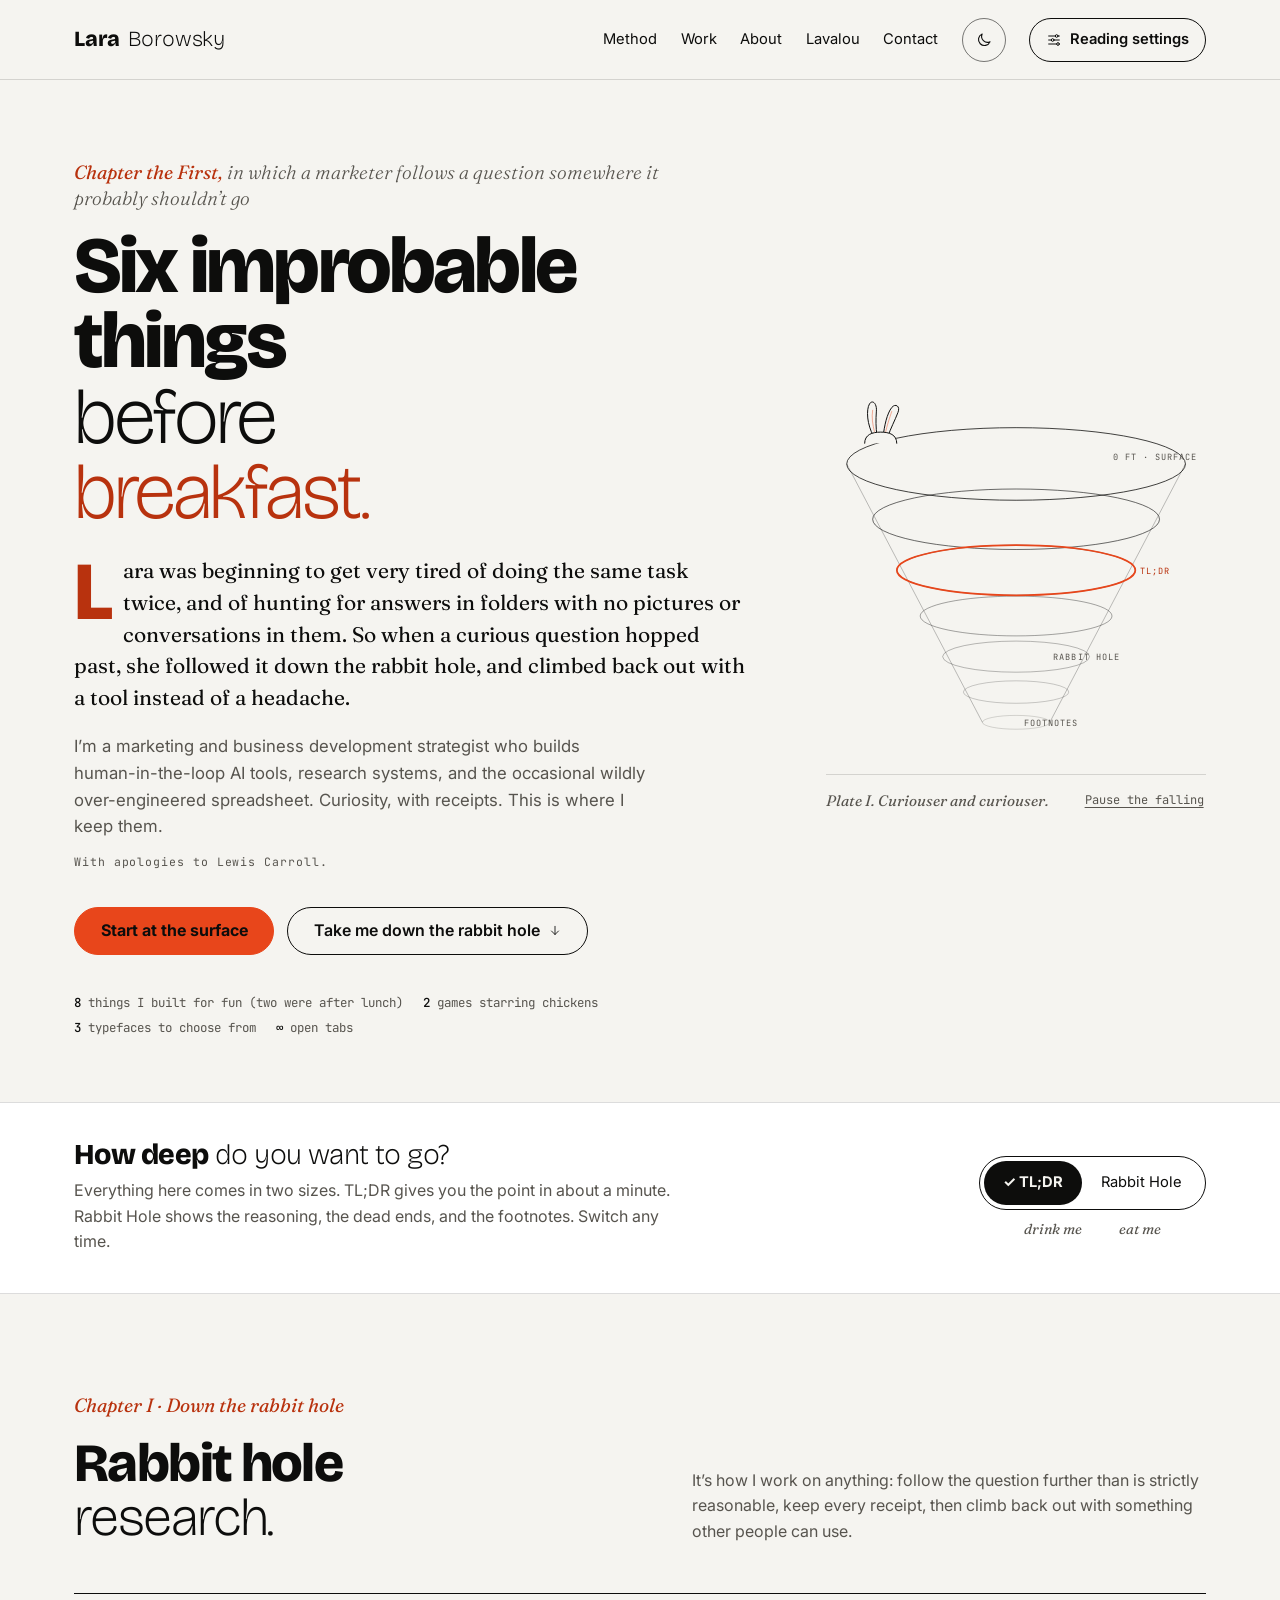
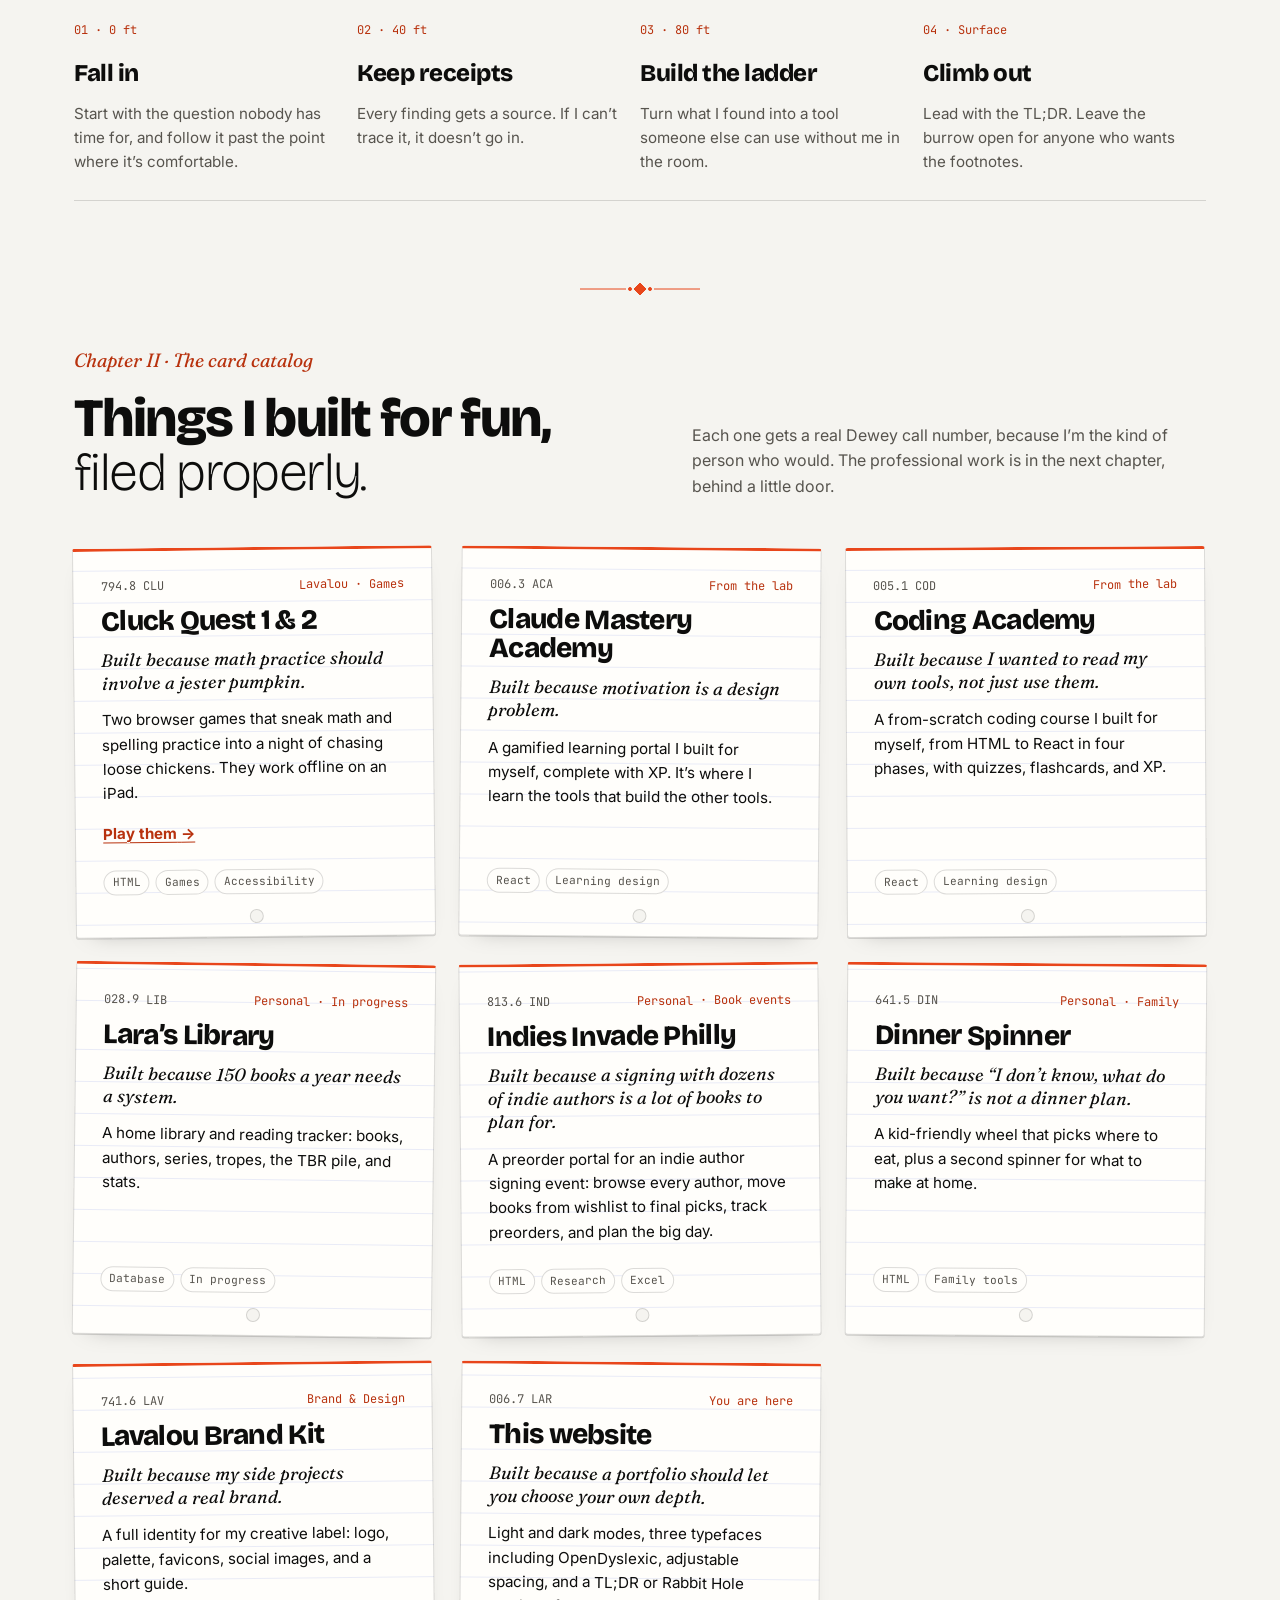
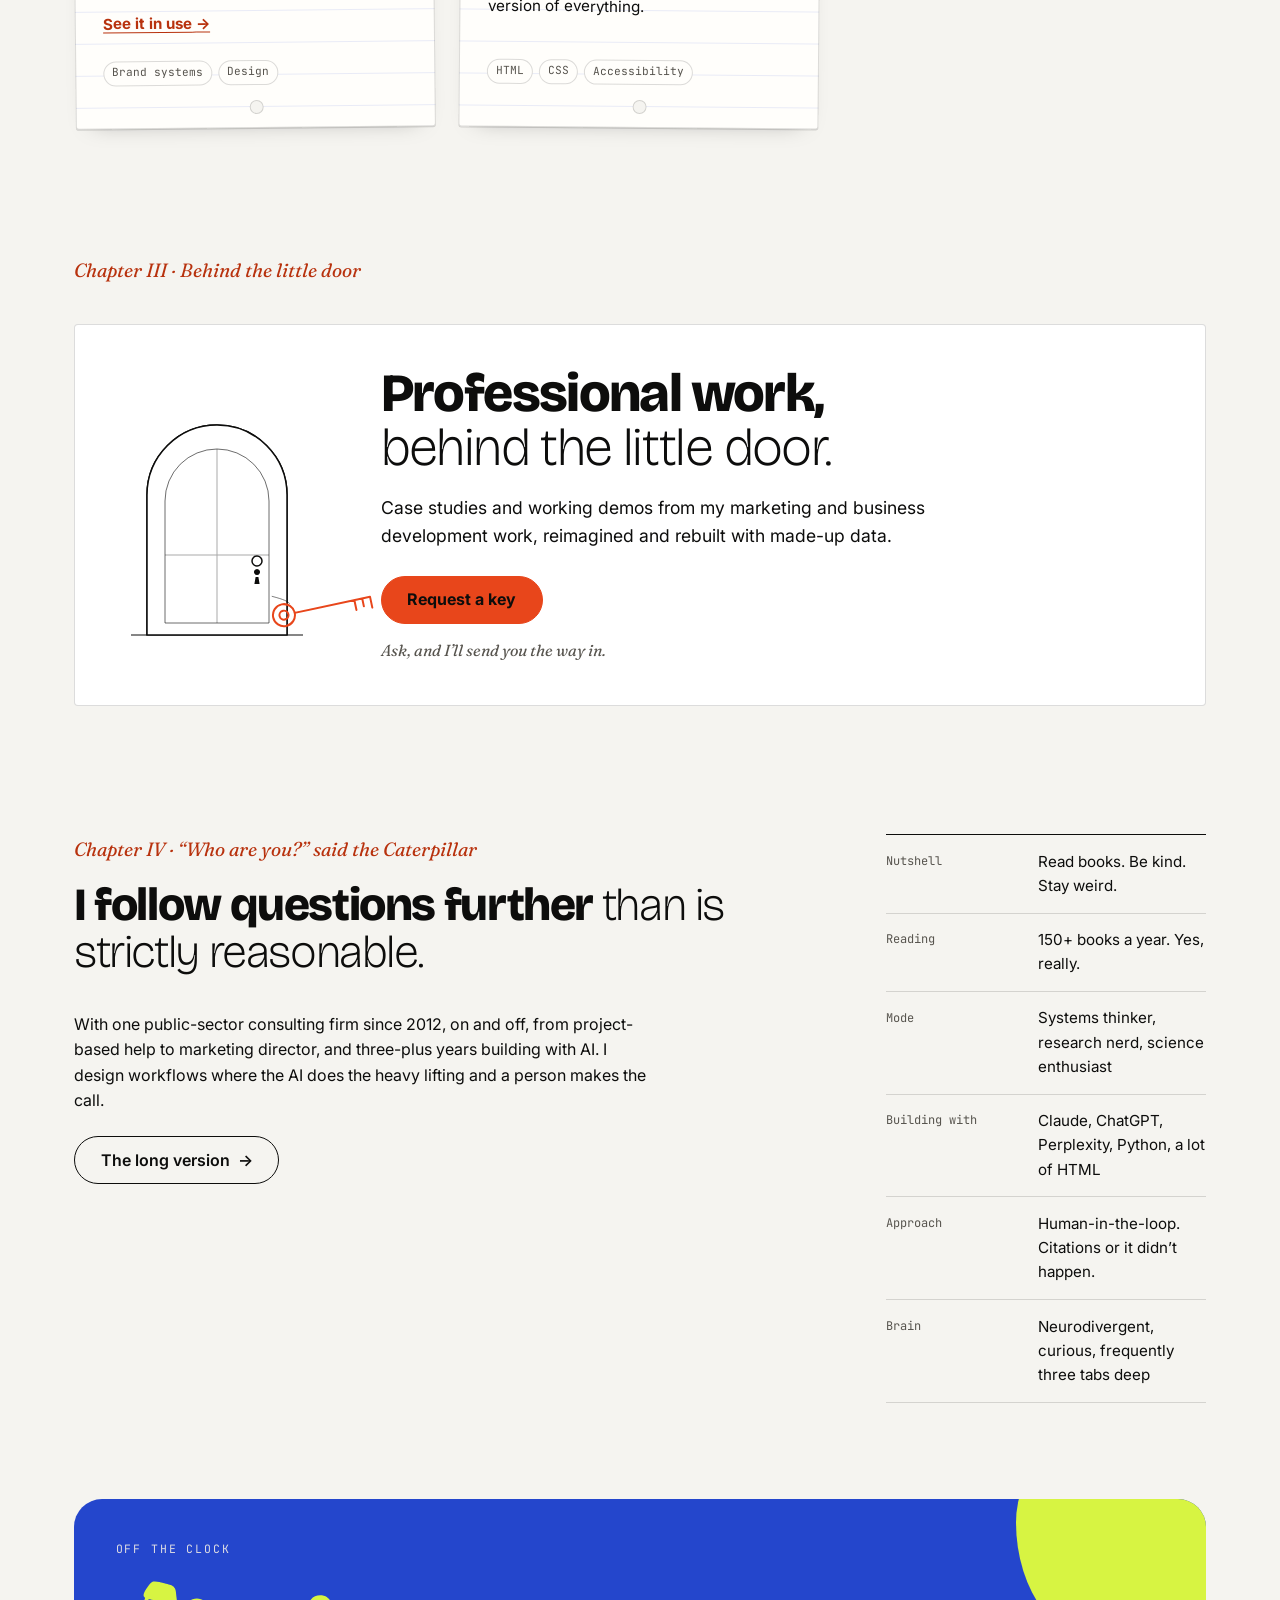
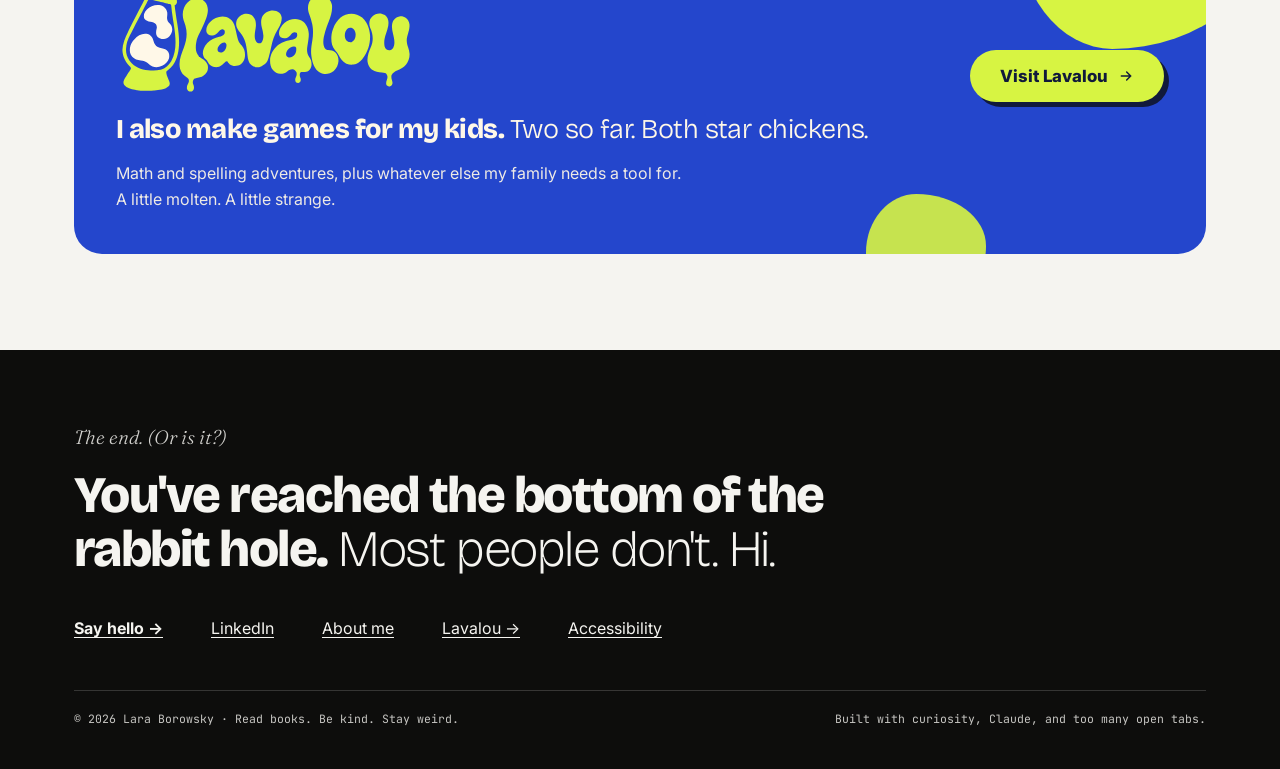
==== commit 775c6c0d: "Honest experience wording; full work history on About Co-Authored-By: Claude Opus 5.5 <noreply@anthr" ====
--- a/index.html
+++ b/index.html
@@ -290,7 +290,7 @@
 <div class="main">
 <p class="chapter">Chapter IV · “Who are you?” said the Caterpillar</p>
 <h2 id="about-title" class="display" style="font-size: clamp(2rem, 3.6vw, 3rem); line-height: 1.02; margin-bottom: .8em"><span class="b">I follow questions further</span> <span class="t">than is strictly reasonable.</span></h2>
-<p style="margin: 0 0 1.4em; max-width: 36em">Ten-plus years in public-sector consulting, from operations to marketing director, and three-plus years building with AI. I design workflows where the AI does the heavy lifting and a person makes the call.</p>
+<p style="margin: 0 0 1.4em; max-width: 36em">With one public-sector consulting firm since 2012, on and off, from project-based help to marketing director, and three-plus years building with AI. I design workflows where the AI does the heavy lifting and a person makes the call.</p>
 <a class="btn" href="/about">The long version <span aria-hidden="true">→</span></a>
 </div>
 <dl class="notes" aria-label="Field notes">
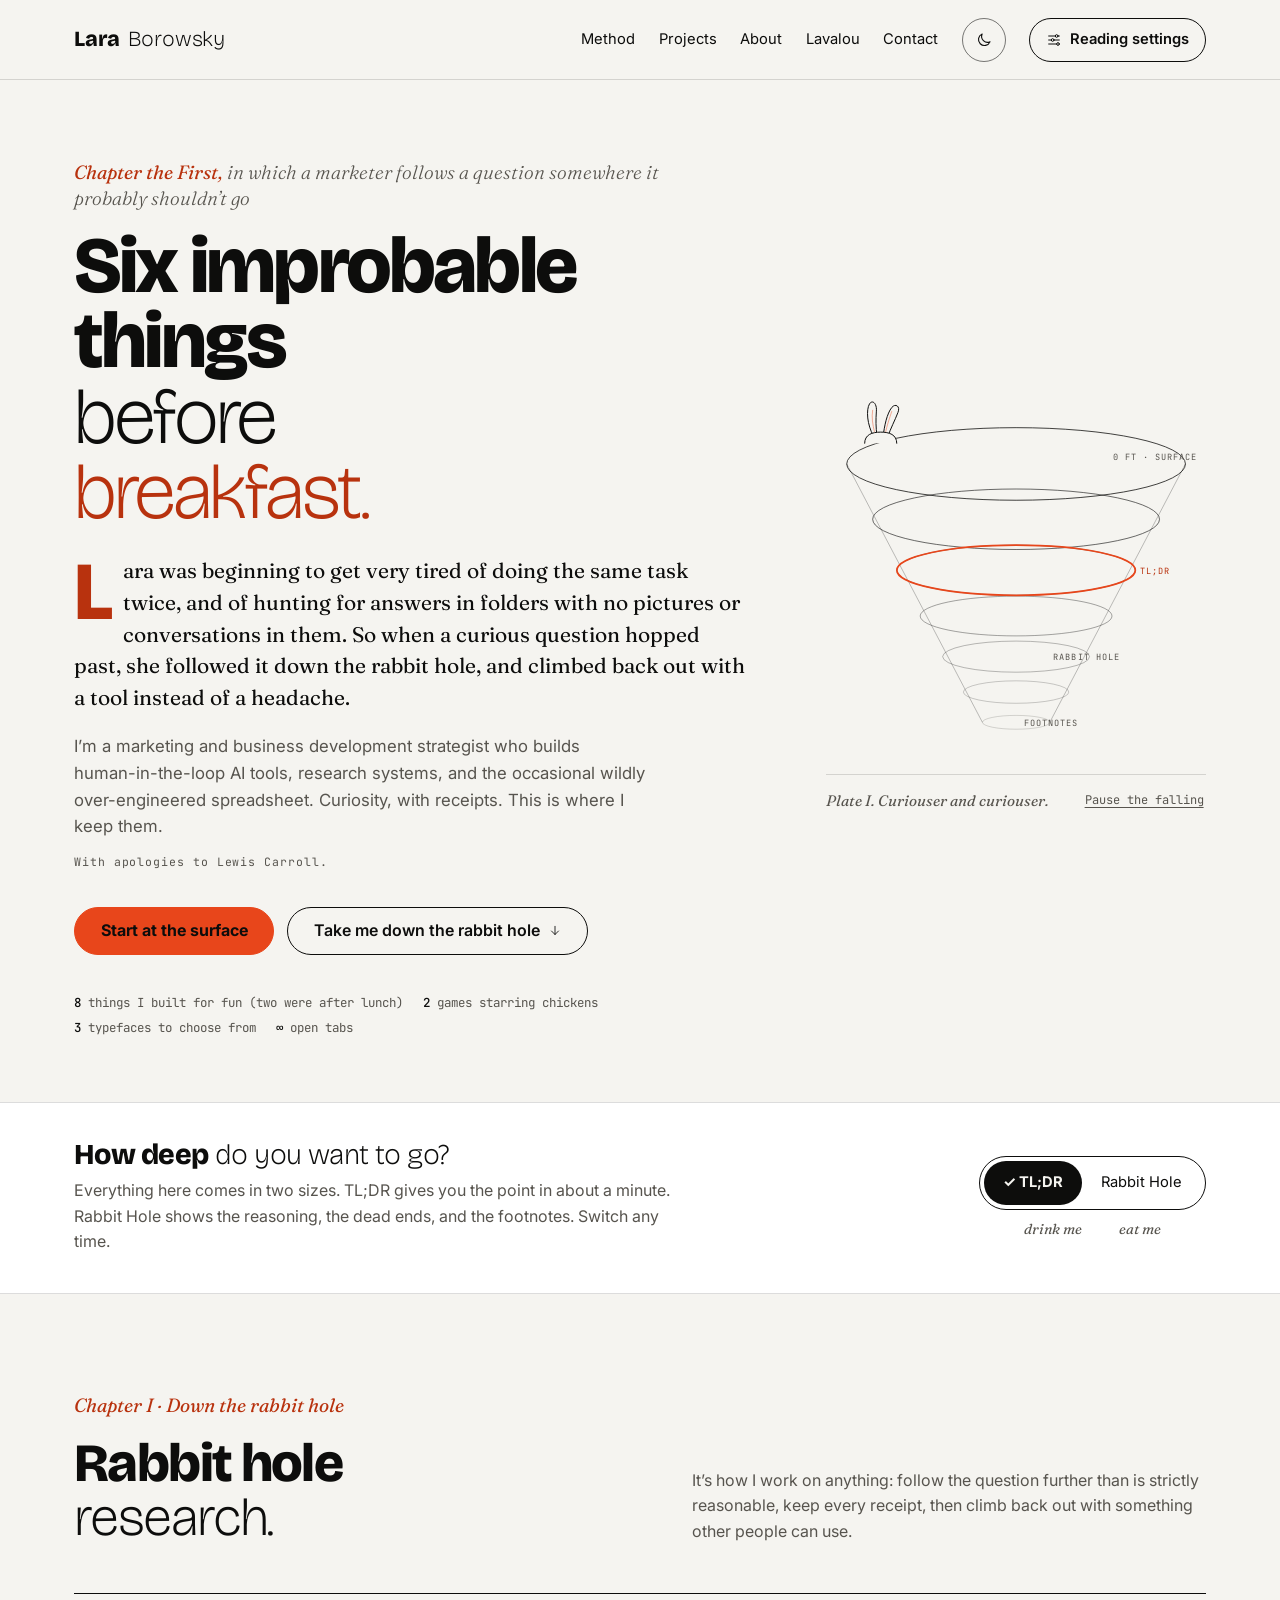
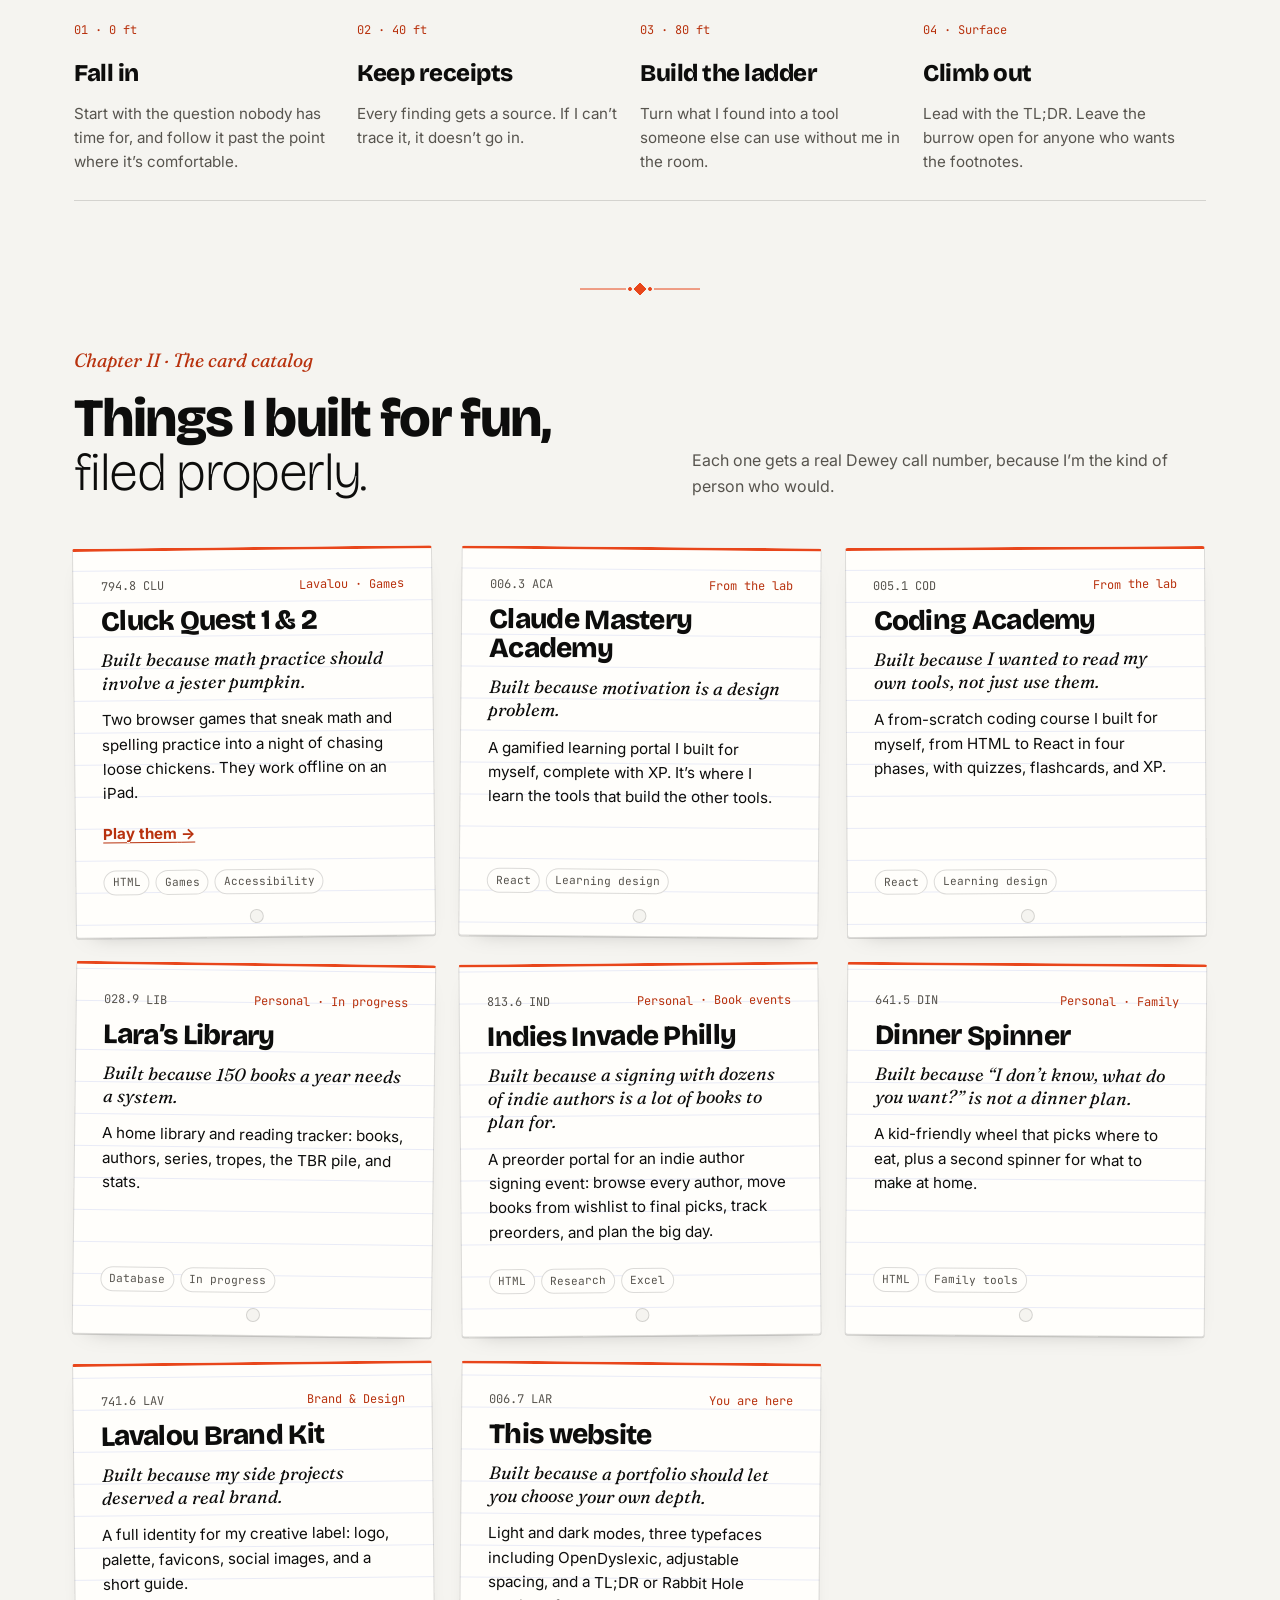
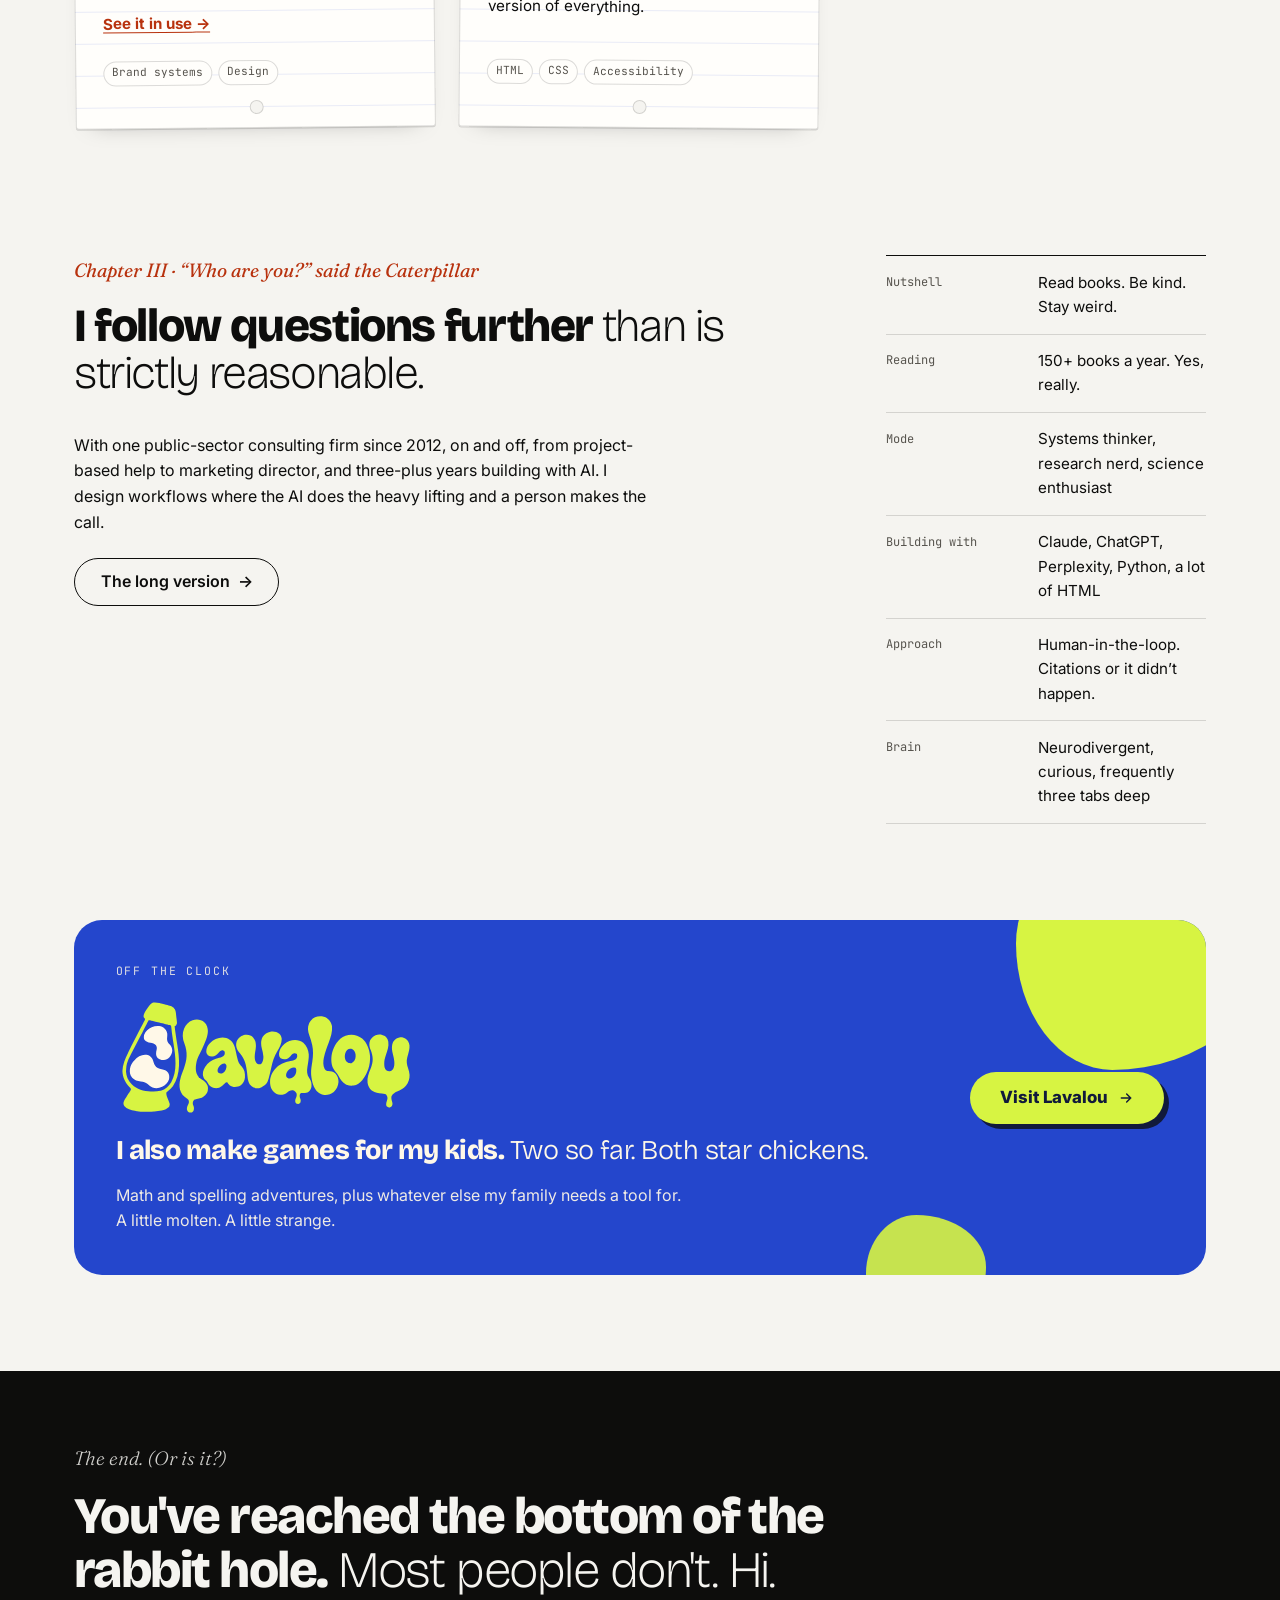
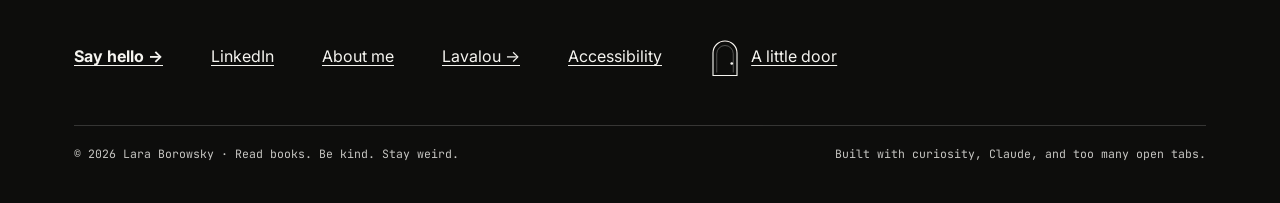
==== commit 4f1a659e: "Hide professional work; little door moves to the footer Co-Authored-By: Claude Opus 5.5 <noreply@ant" ====
--- a/index.html
+++ b/index.html
@@ -26,7 +26,7 @@
 <a class="wordmark" href="/"><span class="b">Lara</span> <span class="t">Borowsky</span></a>
 <nav class="site-nav" aria-label="Main">
 <a href="/#method">Method</a>
-<a href="/#work">Work</a>
+<a href="/#work">Projects</a>
 <a href="/about">About</a>
 <a href="/lavalou">Lavalou</a>
 <a href="/contact">Contact</a>
@@ -164,7 +164,7 @@
 <p class="chapter">Chapter II · The card catalog</p>
 <div class="section-head">
 <h2 id="work-title" class="display h2"><span class="b stack">Things I built for fun,</span> <span class="t stack">filed properly.</span></h2>
-<p>Each one gets a real Dewey call number, because I’m the kind of person who would. The professional work is in the next chapter, behind a little door.</p>
+<p>Each one gets a real Dewey call number, because I’m the kind of person who would.</p>
 </div>
 <div class="catalog">
 <article class="card">
@@ -268,27 +268,10 @@
 
 
 
-<section id="door" class="wrap section" aria-labelledby="door-title">
-<p class="chapter">Chapter III · Behind the little door</p>
-<div class="door-wrap">
-<div class="door-art" aria-hidden="true">
-<svg class="door-frame" viewBox="0 0 200 260"><path d="M30 250 V110 A70 70 0 0 1 170 110 V250 Z" style="fill:var(--door-dark)"/><path d="M30 250 V110 A70 70 0 0 1 170 110 V250" fill="none" stroke="currentColor" stroke-width="1.5"/><path d="M14 250 H186" stroke="currentColor" stroke-width="1"/><g style="fill:var(--accent)" opacity=".55"><circle cx="100" cy="150" r="1.6"/><circle cx="88" cy="190" r="1.2"/><circle cx="116" cy="210" r="1.4"/></g></svg>
-<svg class="door-leaf" viewBox="0 0 200 260"><path d="M30 250 V110 A70 70 0 0 1 170 110 V250 Z" style="fill:var(--surface)" stroke="currentColor" stroke-width="1.5"/><path d="M48 238 V116 A52 52 0 0 1 152 116 V238 Z" fill="none" stroke="currentColor" stroke-width="1" opacity=".6"/><path d="M100 64 V238 M48 170 H152" stroke="currentColor" stroke-width="1" opacity=".35"/><circle cx="140" cy="176" r="5" fill="none" stroke="currentColor" stroke-width="1.5"/><path d="M140 190 a3 3 0 1 1 0.01 0 M138.6 192 L137.4 199 H142.6 L141.4 192" style="fill:var(--ink)"/></svg>
-<svg class="door-key" viewBox="0 0 120 50"><g fill="none" style="stroke:var(--accent)" stroke-width="2" stroke-linecap="round"><circle cx="16" cy="25" r="11"/><circle cx="16" cy="25" r="4.5"/><path d="M27 25 H104 M88 25 V35 M96 25 V33 M104 25 V36"/></g><path d="M8 4 C20 10 22 12 24 15" fill="none" stroke="currentColor" stroke-width=".8" opacity=".6"/></svg>
-</div>
-<div class="door-copy">
-<h2 id="door-title" class="display h2"><span class="b stack">Professional work,</span> <span class="t stack">behind the little door.</span></h2>
-<p>Case studies and working demos from my marketing and business development work, reimagined and rebuilt with made-up data.</p>
-<a class="btn btn-primary" href="/contact?topic=key">Request a key</a>
-<p class="door-note">Ask, and I’ll send you the way in.</p>
-</div>
-</div>
-</section>
-
 <section id="about" class="wrap section" aria-labelledby="about-title">
 <div class="split">
 <div class="main">
-<p class="chapter">Chapter IV · “Who are you?” said the Caterpillar</p>
+<p class="chapter">Chapter III · “Who are you?” said the Caterpillar</p>
 <h2 id="about-title" class="display" style="font-size: clamp(2rem, 3.6vw, 3rem); line-height: 1.02; margin-bottom: .8em"><span class="b">I follow questions further</span> <span class="t">than is strictly reasonable.</span></h2>
 <p style="margin: 0 0 1.4em; max-width: 36em">With one public-sector consulting firm since 2012, on and off, from project-based help to marketing director, and three-plus years building with AI. I design workflows where the AI does the heavy lifting and a person makes the call.</p>
 <a class="btn" href="/about">The long version <span aria-hidden="true">→</span></a>
@@ -328,6 +311,7 @@
 <a href="/about">About me</a>
 <a href="/lavalou">Lavalou <span aria-hidden="true">→</span></a>
 <a href="/accessibility">Accessibility</a>
+<a class="footer-door" href="/contact?topic=key"><span class="fd-art" aria-hidden="true"><svg viewBox="0 0 40 52"><path d="M4 50 V20 A16 16 0 0 1 36 20 V50 Z" style="fill:var(--accent)"/></svg><svg class="fd-leaf" viewBox="0 0 40 52"><path d="M4 50 V20 A16 16 0 0 1 36 20 V50 Z" style="fill:var(--foot)" stroke="currentColor" stroke-width="1.5"/><path d="M9 46 V21 A11 11 0 0 1 31 21 V46" fill="none" stroke="currentColor" stroke-width=".8" opacity=".5"/><circle cx="29" cy="34" r="1.8" fill="currentColor"/></svg></span><span>A little door</span></a>
 </div>
 <div class="footer-legal">
 <span>© <span data-year>2026</span> Lara Borowsky · Read books. Be kind. Stay weird.</span>
--- a/assets/site.css
+++ b/assets/site.css
@@ -401,3 +401,13 @@
 .cf-status.is-ok::before { content: "✓ "; color: var(--accent-text); }
 .cf-status.is-error { color: var(--accent-text); }
 html[data-contrast="high"] .field input, html[data-contrast="high"] .field textarea { border-width: 2px; }
+
+/* Footer: the little door */
+.footer-door { display: inline-flex; align-items: center; gap: .7rem; }
+.fd-art { position: relative; flex: none; width: 30px; height: 39px; perspective: 200px; }
+.fd-art svg { position: absolute; inset: 0; width: 100%; height: 100%; }
+.fd-leaf { transform-origin: 10% 50%; transition: transform .5s cubic-bezier(.2,.7,.2,1); }
+.footer-door:hover .fd-leaf, .footer-door:focus-visible .fd-leaf { transform: rotateY(-55deg); }
+@media (prefers-reduced-motion: reduce) { html:not([data-motion="on"]) .fd-leaf { transition: none; } }
+html[data-motion="off"] .fd-leaf { transition: none; }
+@media (forced-colors: active) { .fd-art { forced-color-adjust: none; color: CanvasText; } }
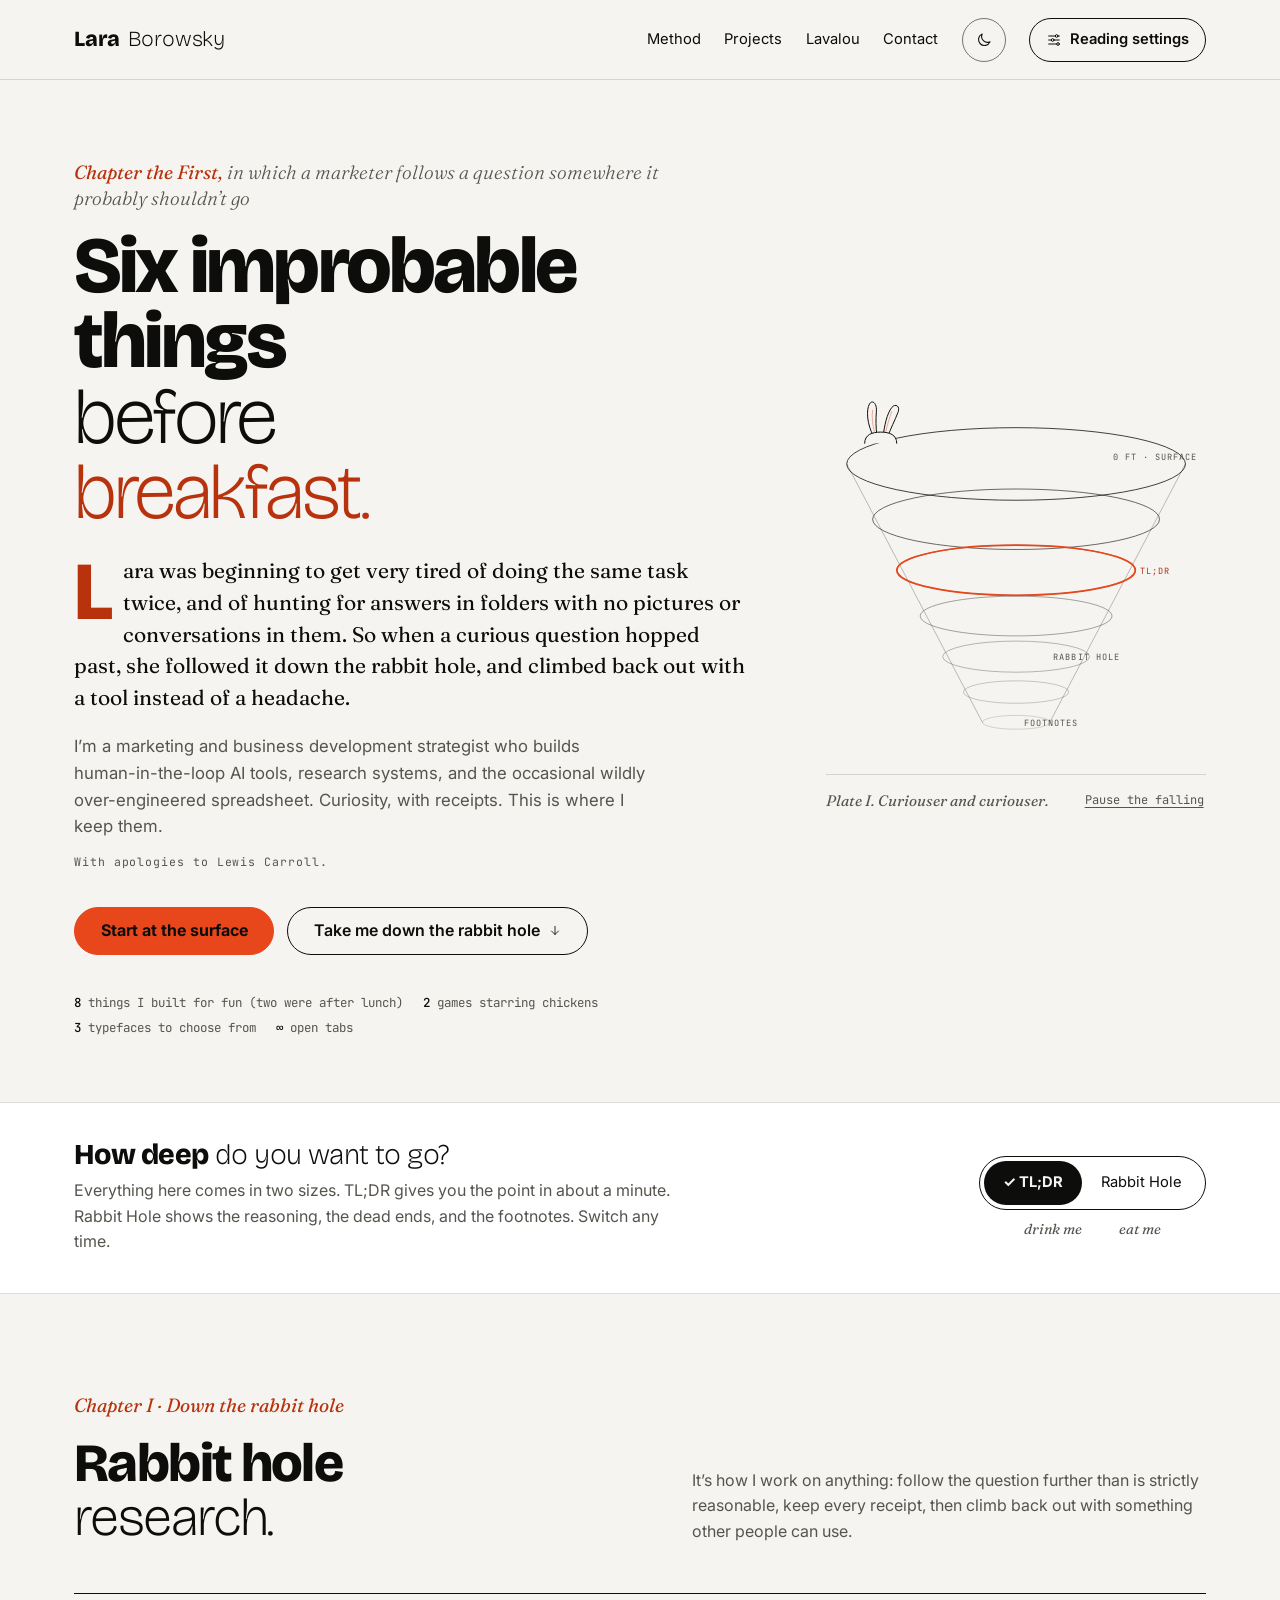
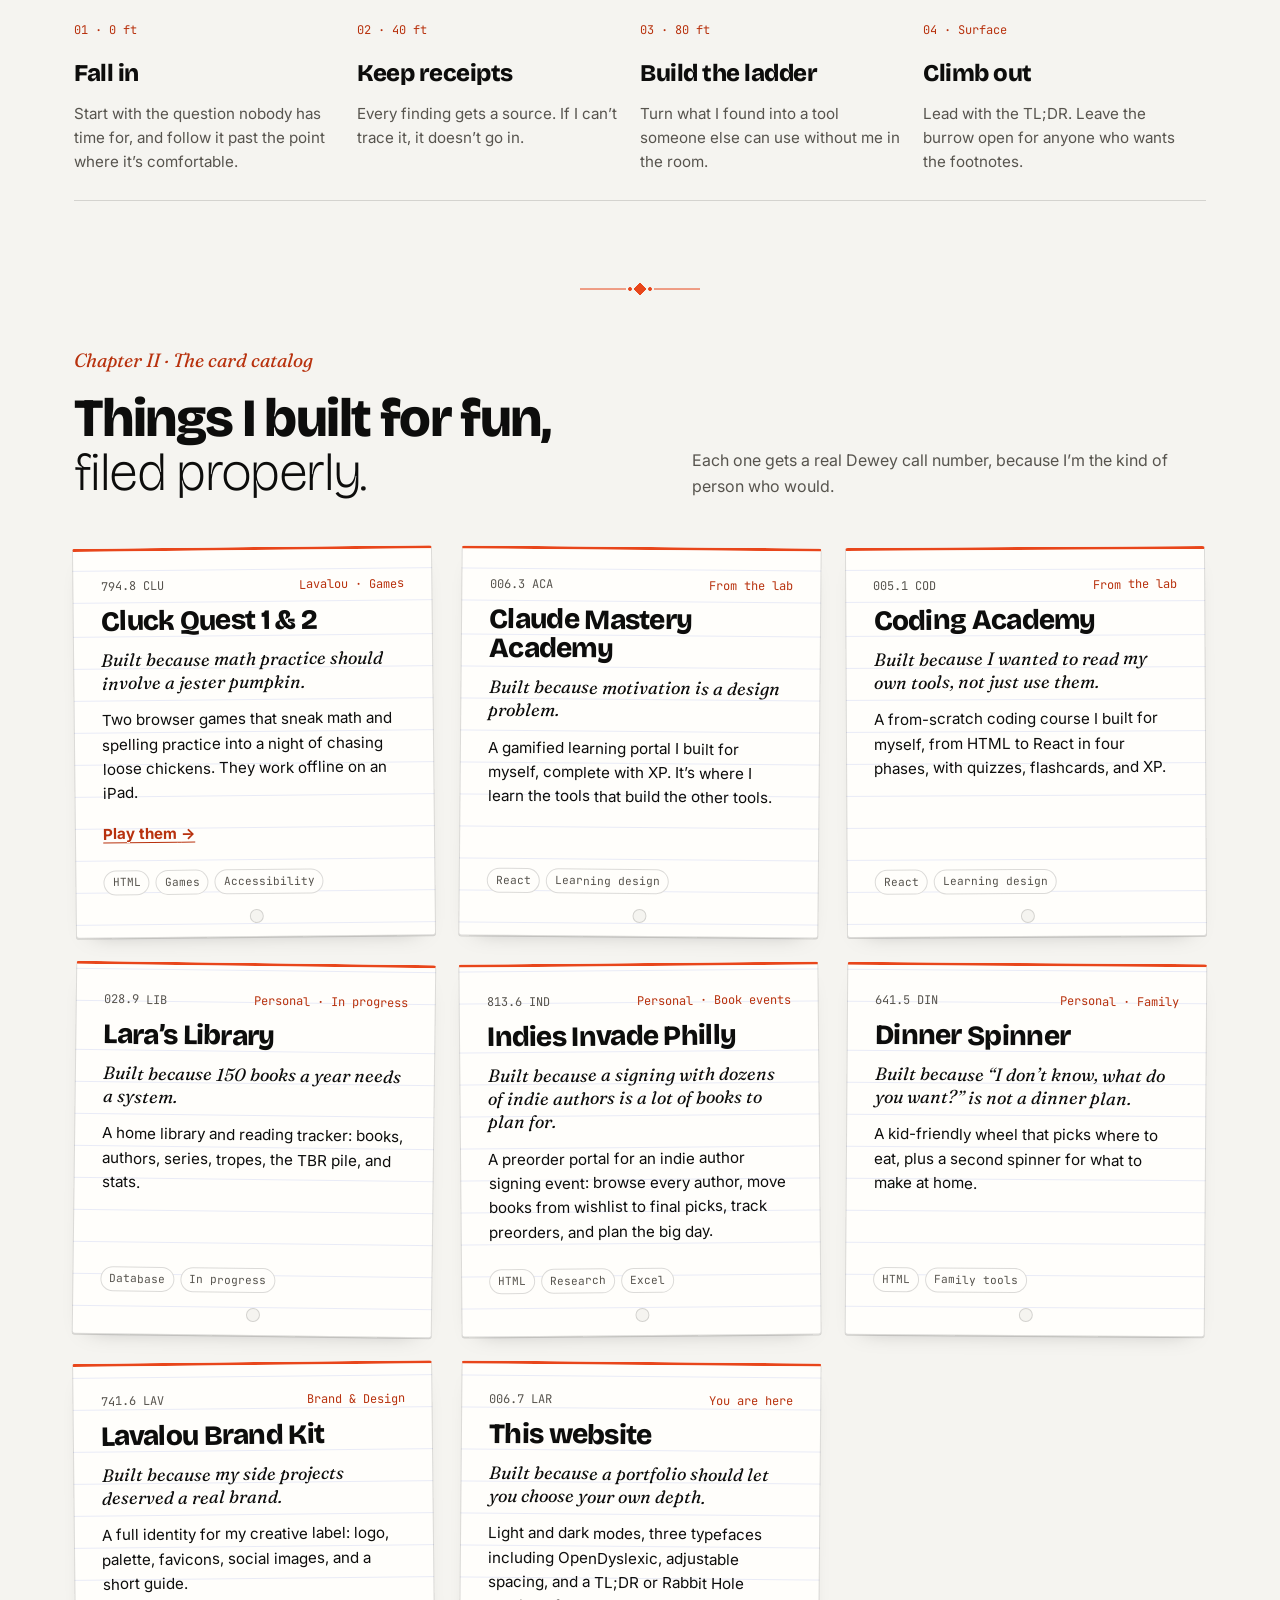
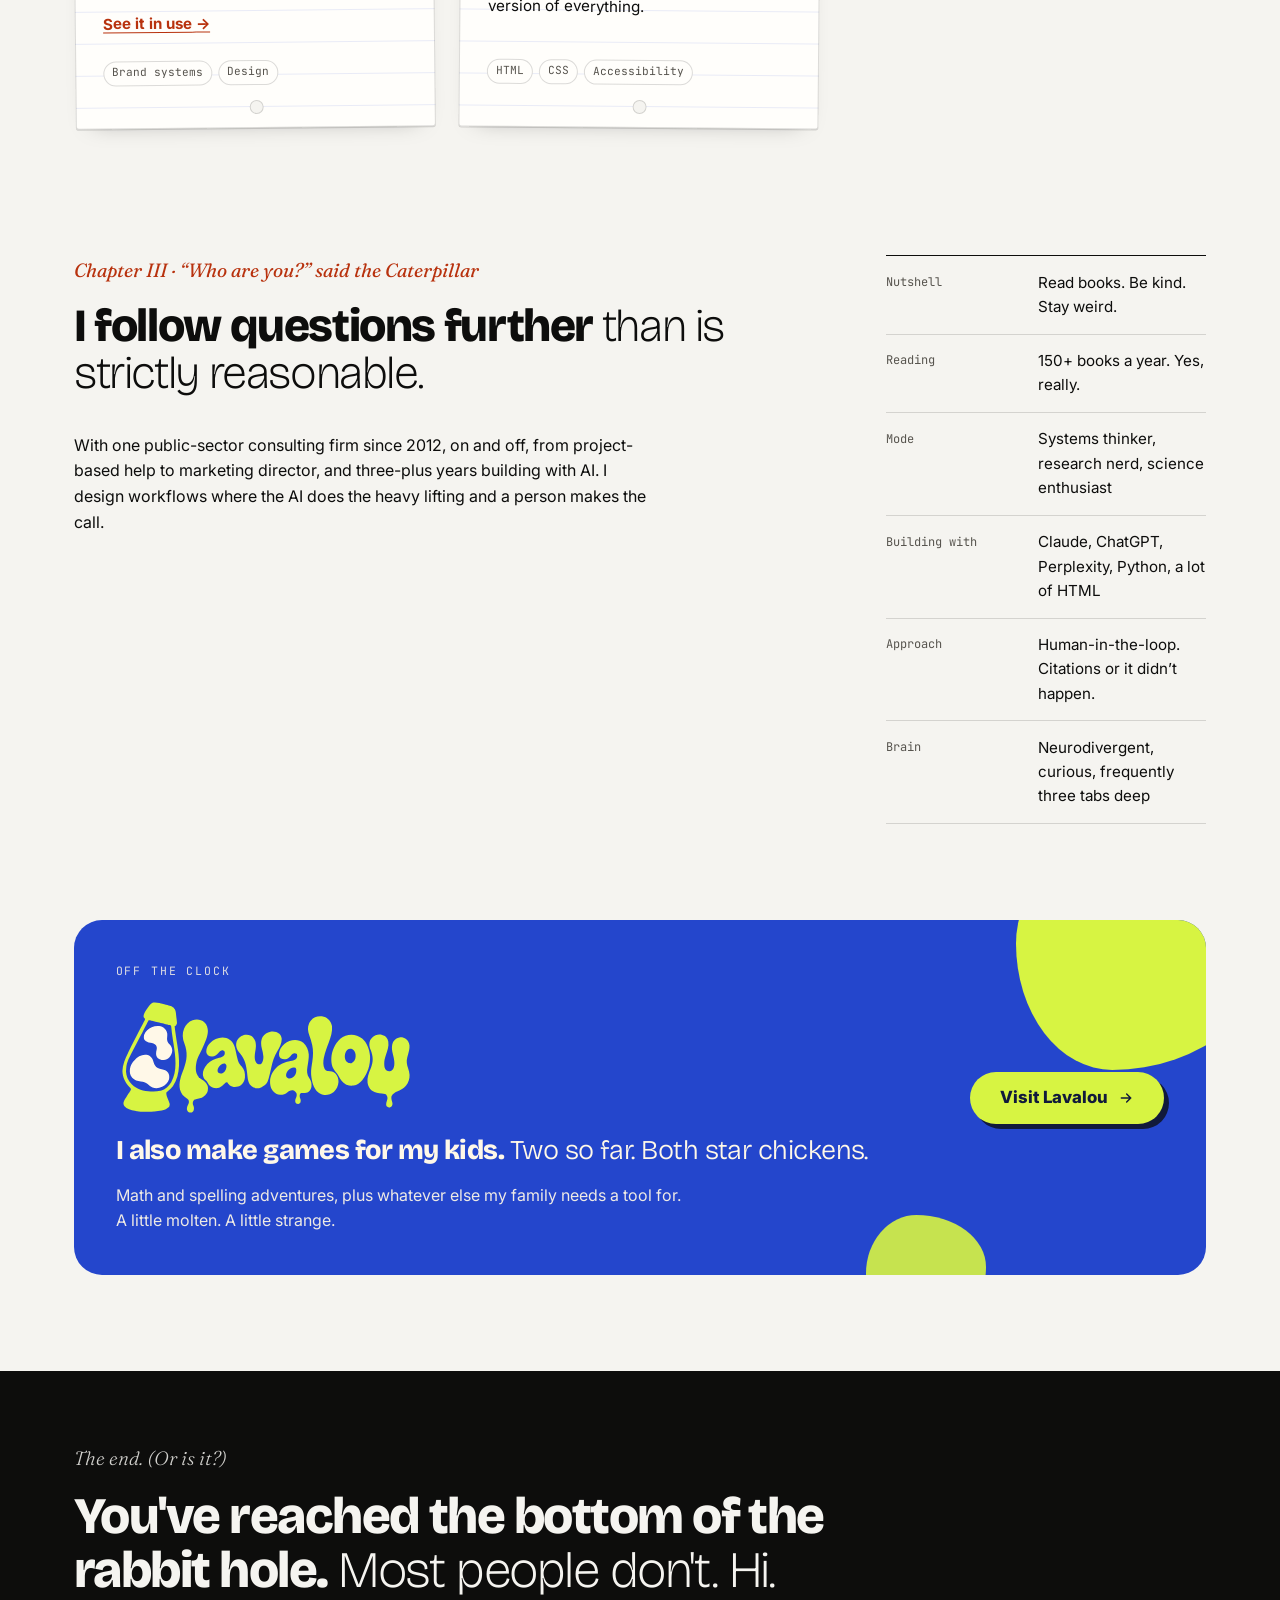
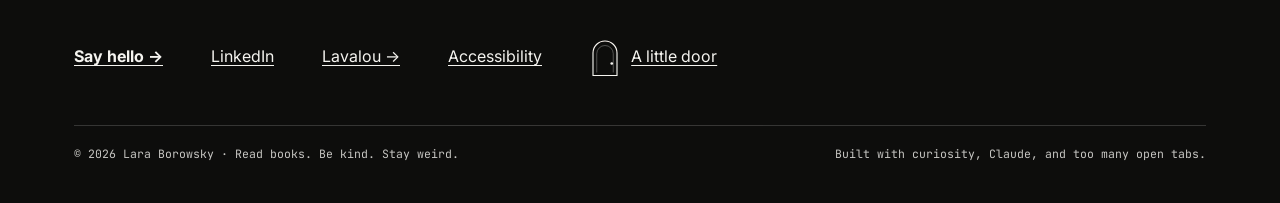
==== commit 58e687f8: "Hide About page for now (redirect to home, remove links) Co-Authored-By: Claude Opus 5.5 <noreply@an" ====
--- a/index.html
+++ b/index.html
@@ -27,7 +27,6 @@
 <nav class="site-nav" aria-label="Main">
 <a href="/#method">Method</a>
 <a href="/#work">Projects</a>
-<a href="/about">About</a>
 <a href="/lavalou">Lavalou</a>
 <a href="/contact">Contact</a>
 <button class="icon-btn theme-btn" type="button" data-action="toggle-theme" aria-label="Switch to dark mode"><svg class="moon" aria-hidden="true" width="18" height="18" viewBox="0 0 24 24" fill="none" stroke="currentColor" stroke-width="1.5" stroke-linecap="round" stroke-linejoin="round"><path d="M20 14.5A8 8 0 0 1 9.5 4 8 8 0 1 0 20 14.5z"/></svg><svg class="sun" aria-hidden="true" width="18" height="18" viewBox="0 0 24 24" fill="none" stroke="currentColor" stroke-width="1.5" stroke-linecap="round"><circle cx="12" cy="12" r="4"/><path d="M12 2v2M12 20v2M4.9 4.9l1.4 1.4M17.7 17.7l1.4 1.4M2 12h2M20 12h2M4.9 19.1l1.4-1.4M17.7 6.3l1.4-1.4"/></svg></button>
@@ -274,7 +273,6 @@
 <p class="chapter">Chapter III · “Who are you?” said the Caterpillar</p>
 <h2 id="about-title" class="display" style="font-size: clamp(2rem, 3.6vw, 3rem); line-height: 1.02; margin-bottom: .8em"><span class="b">I follow questions further</span> <span class="t">than is strictly reasonable.</span></h2>
 <p style="margin: 0 0 1.4em; max-width: 36em">With one public-sector consulting firm since 2012, on and off, from project-based help to marketing director, and three-plus years building with AI. I design workflows where the AI does the heavy lifting and a person makes the call.</p>
-<a class="btn" href="/about">The long version <span aria-hidden="true">→</span></a>
 </div>
 <dl class="notes" aria-label="Field notes">
 <div><dt>Nutshell</dt><dd>Read books. Be kind. Stay weird.</dd></div>
@@ -308,7 +306,7 @@
 <div class="footer-links">
 <a href="/contact">Say hello <span aria-hidden="true">→</span></a>
 <a href="https://www.linkedin.com/in/lara-borowsky-52627a161/">LinkedIn</a>
-<a href="/about">About me</a>
+
 <a href="/lavalou">Lavalou <span aria-hidden="true">→</span></a>
 <a href="/accessibility">Accessibility</a>
 <a class="footer-door" href="/contact?topic=key"><span class="fd-art" aria-hidden="true"><svg viewBox="0 0 40 52"><path d="M4 50 V20 A16 16 0 0 1 36 20 V50 Z" style="fill:var(--accent)"/></svg><svg class="fd-leaf" viewBox="0 0 40 52"><path d="M4 50 V20 A16 16 0 0 1 36 20 V50 Z" style="fill:var(--foot)" stroke="currentColor" stroke-width="1.5"/><path d="M9 46 V21 A11 11 0 0 1 31 21 V46" fill="none" stroke="currentColor" stroke-width=".8" opacity=".5"/><circle cx="29" cy="34" r="1.8" fill="currentColor"/></svg></span><span>A little door</span></a>
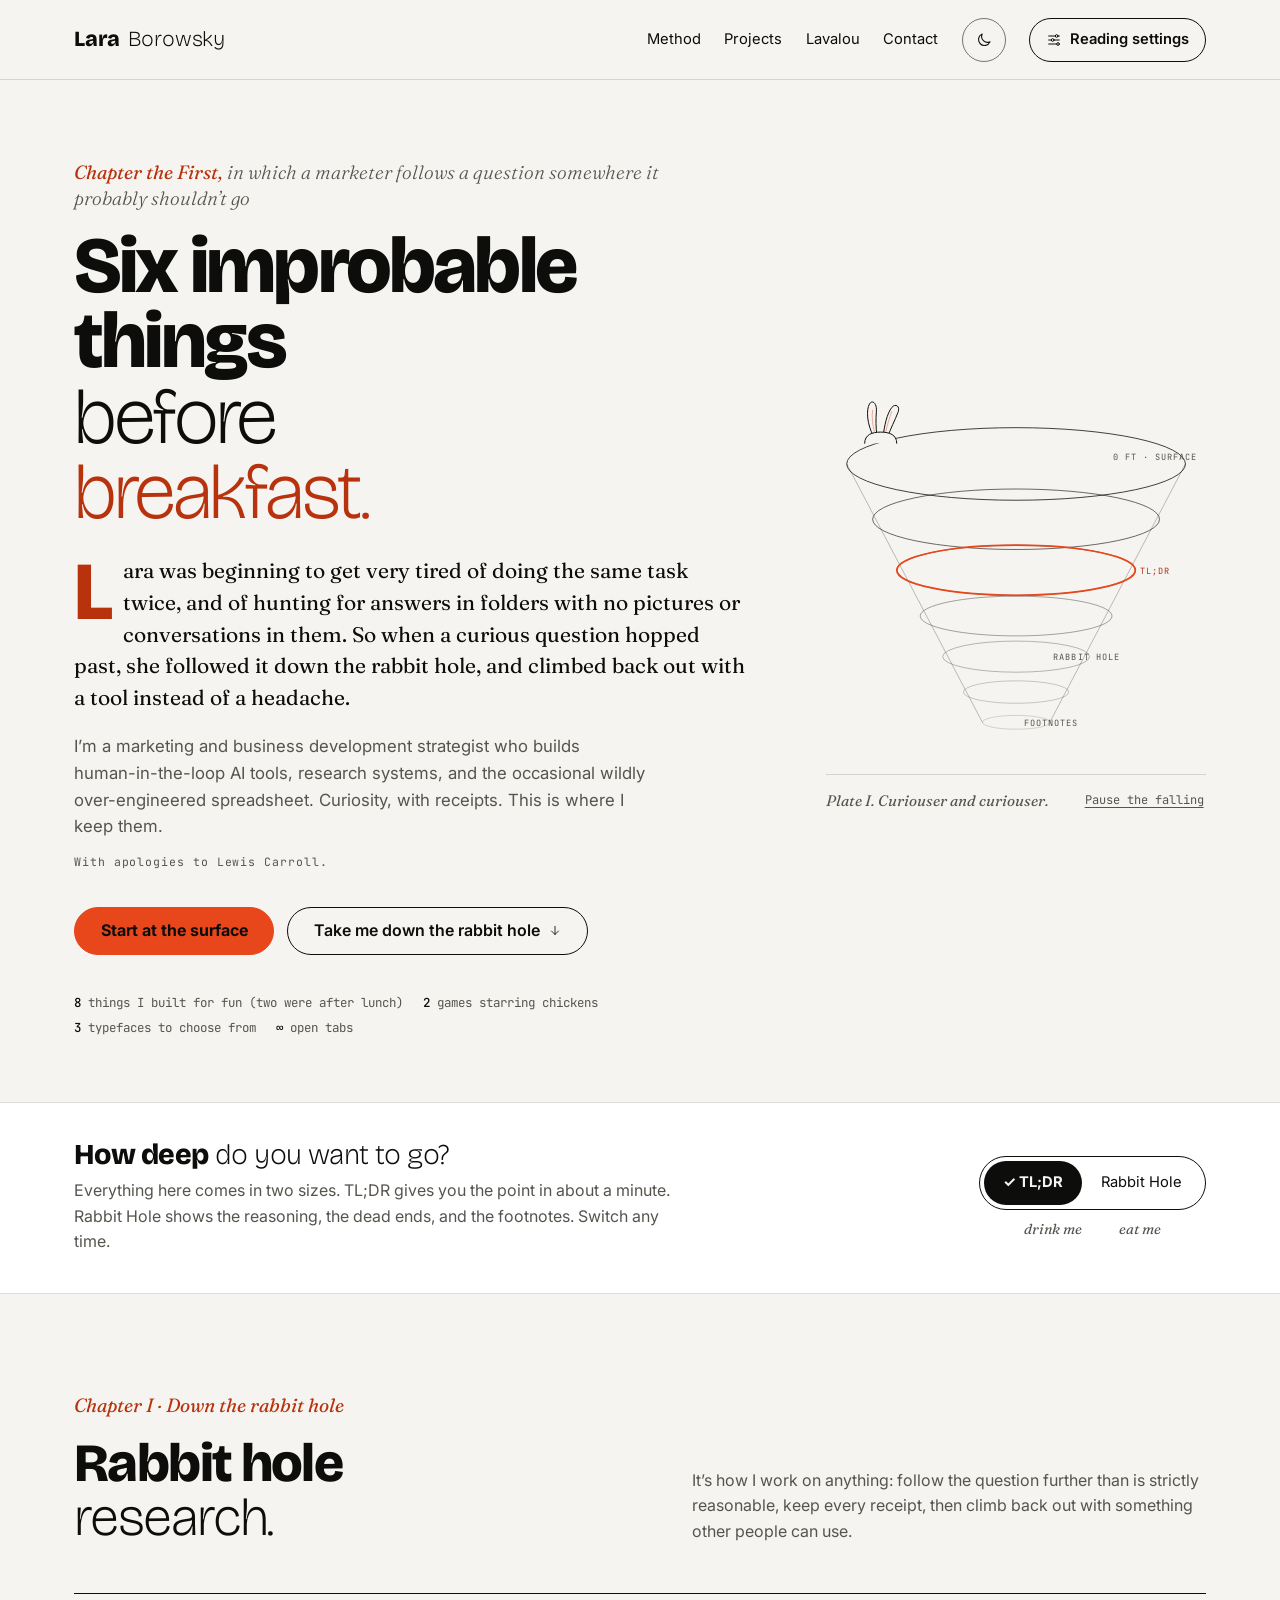
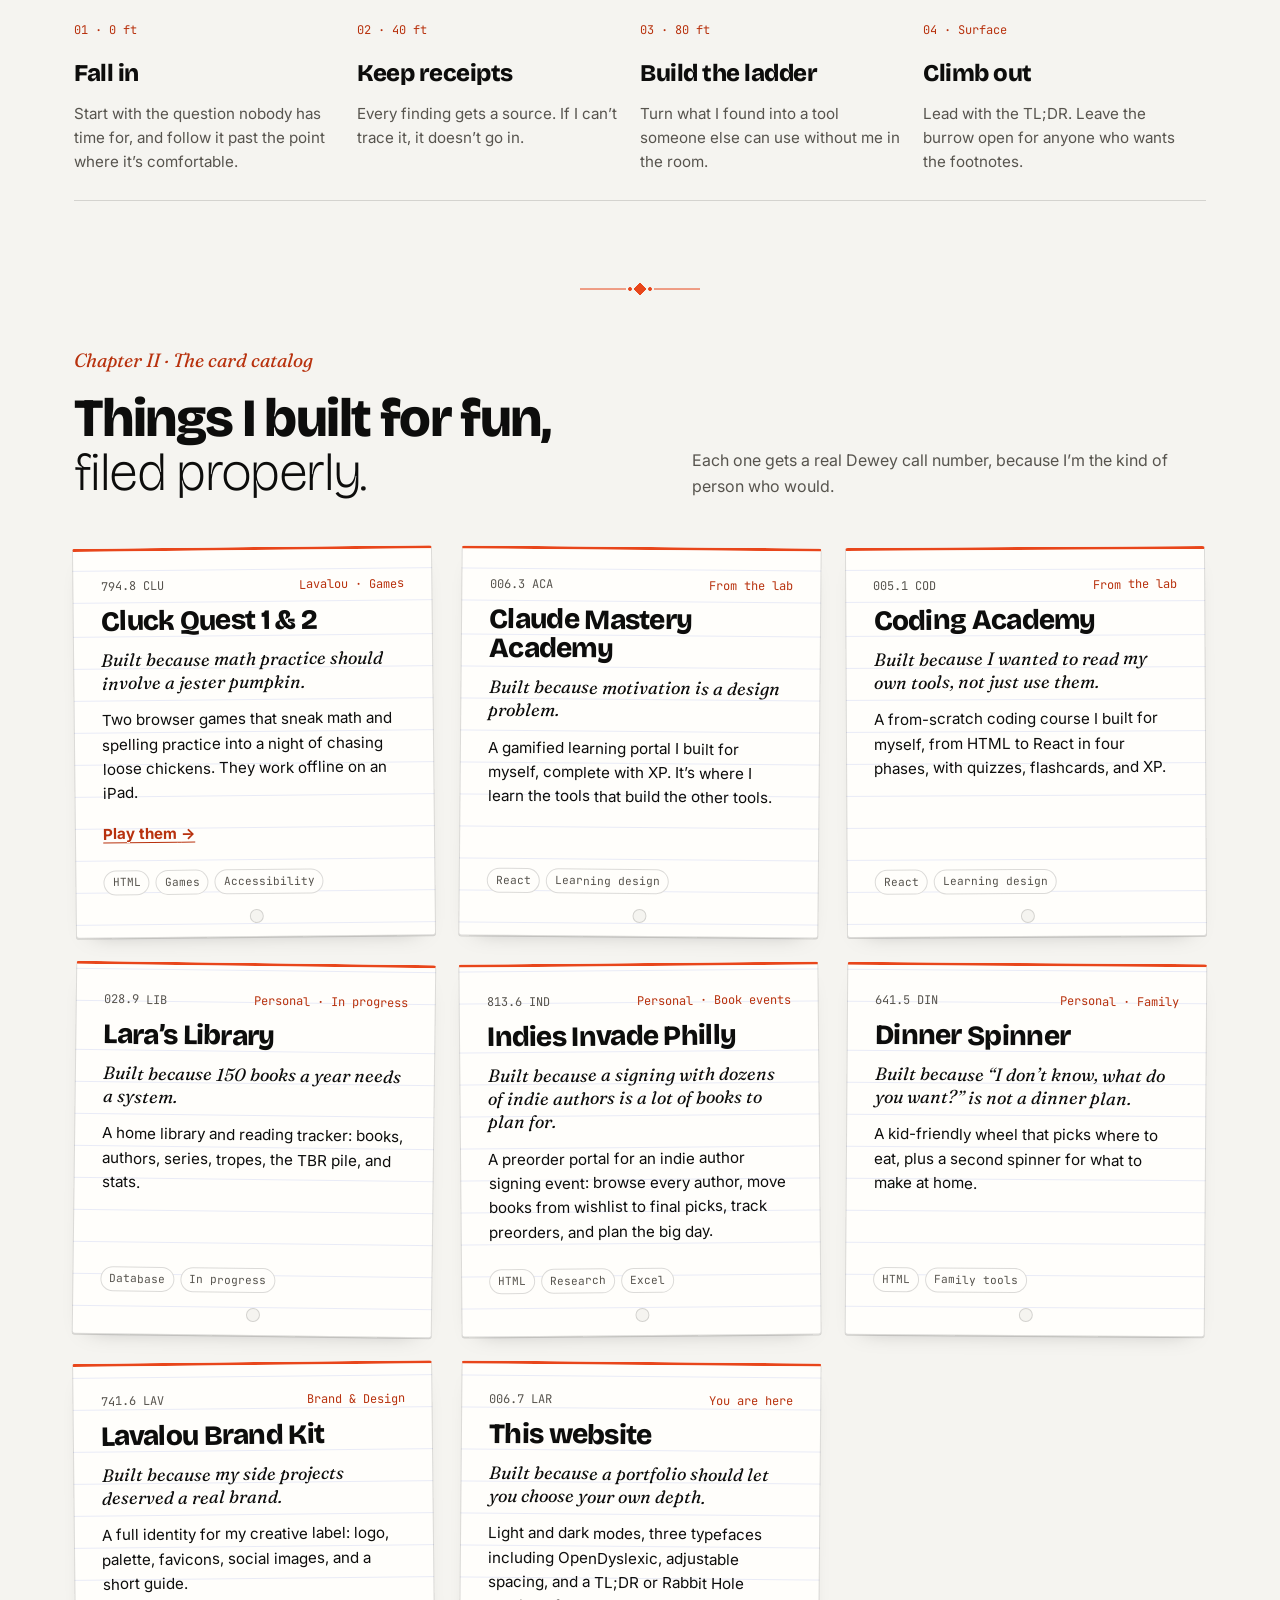
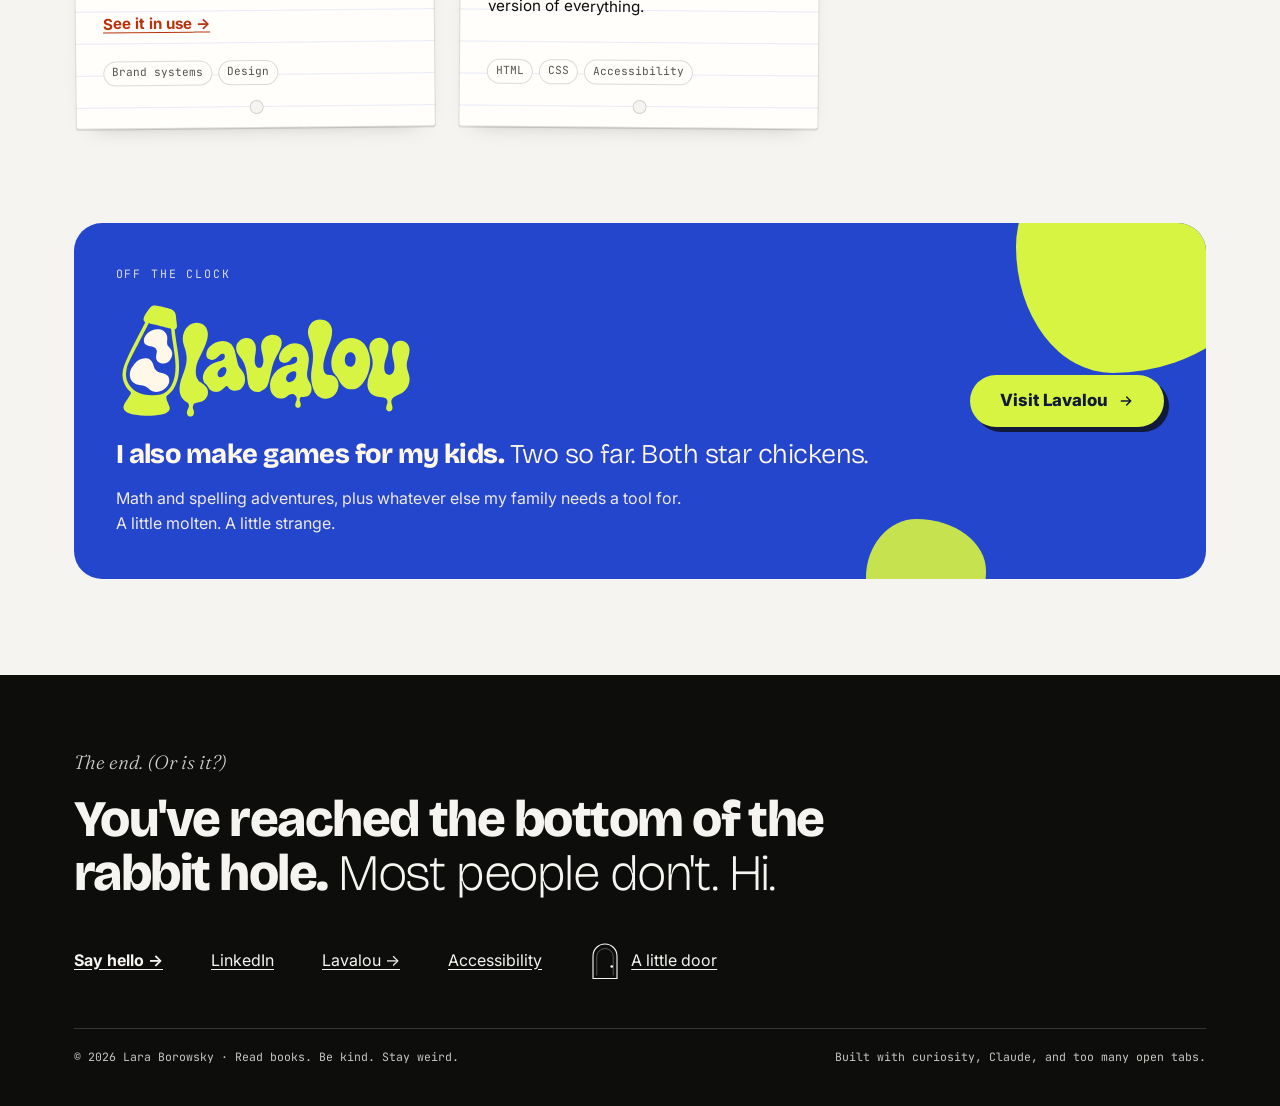
==== commit ac7ac74d: "Hide the About teaser on the home page Co-Authored-By: Claude Opus 5.5 <noreply@anthropic.com> Claud" ====
--- a/index.html
+++ b/index.html
@@ -267,24 +267,6 @@
 
 
 
-<section id="about" class="wrap section" aria-labelledby="about-title">
-<div class="split">
-<div class="main">
-<p class="chapter">Chapter III · “Who are you?” said the Caterpillar</p>
-<h2 id="about-title" class="display" style="font-size: clamp(2rem, 3.6vw, 3rem); line-height: 1.02; margin-bottom: .8em"><span class="b">I follow questions further</span> <span class="t">than is strictly reasonable.</span></h2>
-<p style="margin: 0 0 1.4em; max-width: 36em">With one public-sector consulting firm since 2012, on and off, from project-based help to marketing director, and three-plus years building with AI. I design workflows where the AI does the heavy lifting and a person makes the call.</p>
-</div>
-<dl class="notes" aria-label="Field notes">
-<div><dt>Nutshell</dt><dd>Read books. Be kind. Stay weird.</dd></div>
-<div><dt>Reading</dt><dd>150+ books a year. Yes, really.</dd></div>
-<div><dt>Mode</dt><dd>Systems thinker, research nerd, science enthusiast</dd></div>
-<div><dt>Building with</dt><dd>Claude, ChatGPT, Perplexity, Python, a lot of HTML</dd></div>
-<div><dt>Approach</dt><dd>Human-in-the-loop. Citations or it didn’t happen.</dd></div>
-<div><dt>Brain</dt><dd>Neurodivergent, curious, frequently three tabs deep</dd></div>
-</dl>
-</div>
-</section>
-
 <section class="wrap" style="padding-top: 4rem; padding-bottom: 6rem" aria-labelledby="otc-title">
 <div class="lavalou-card">
 <span class="ooze one" aria-hidden="true"></span>
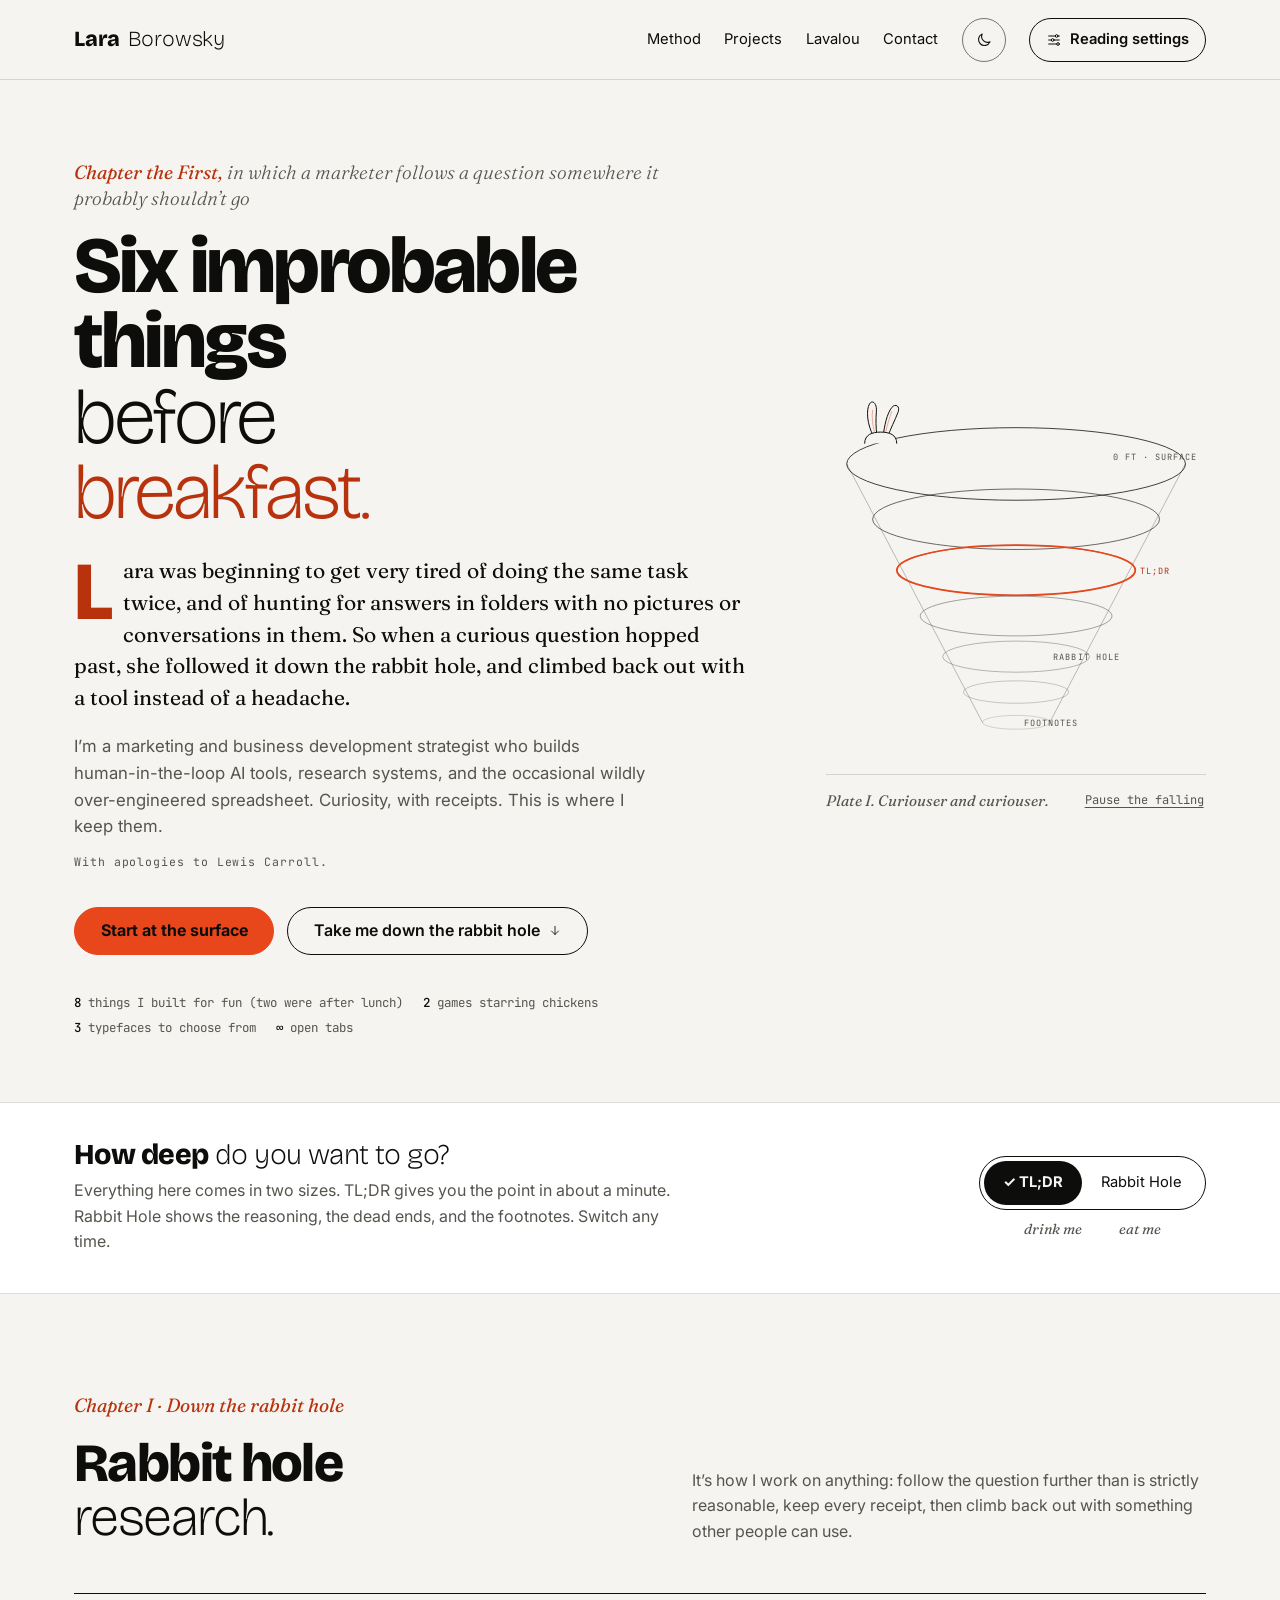
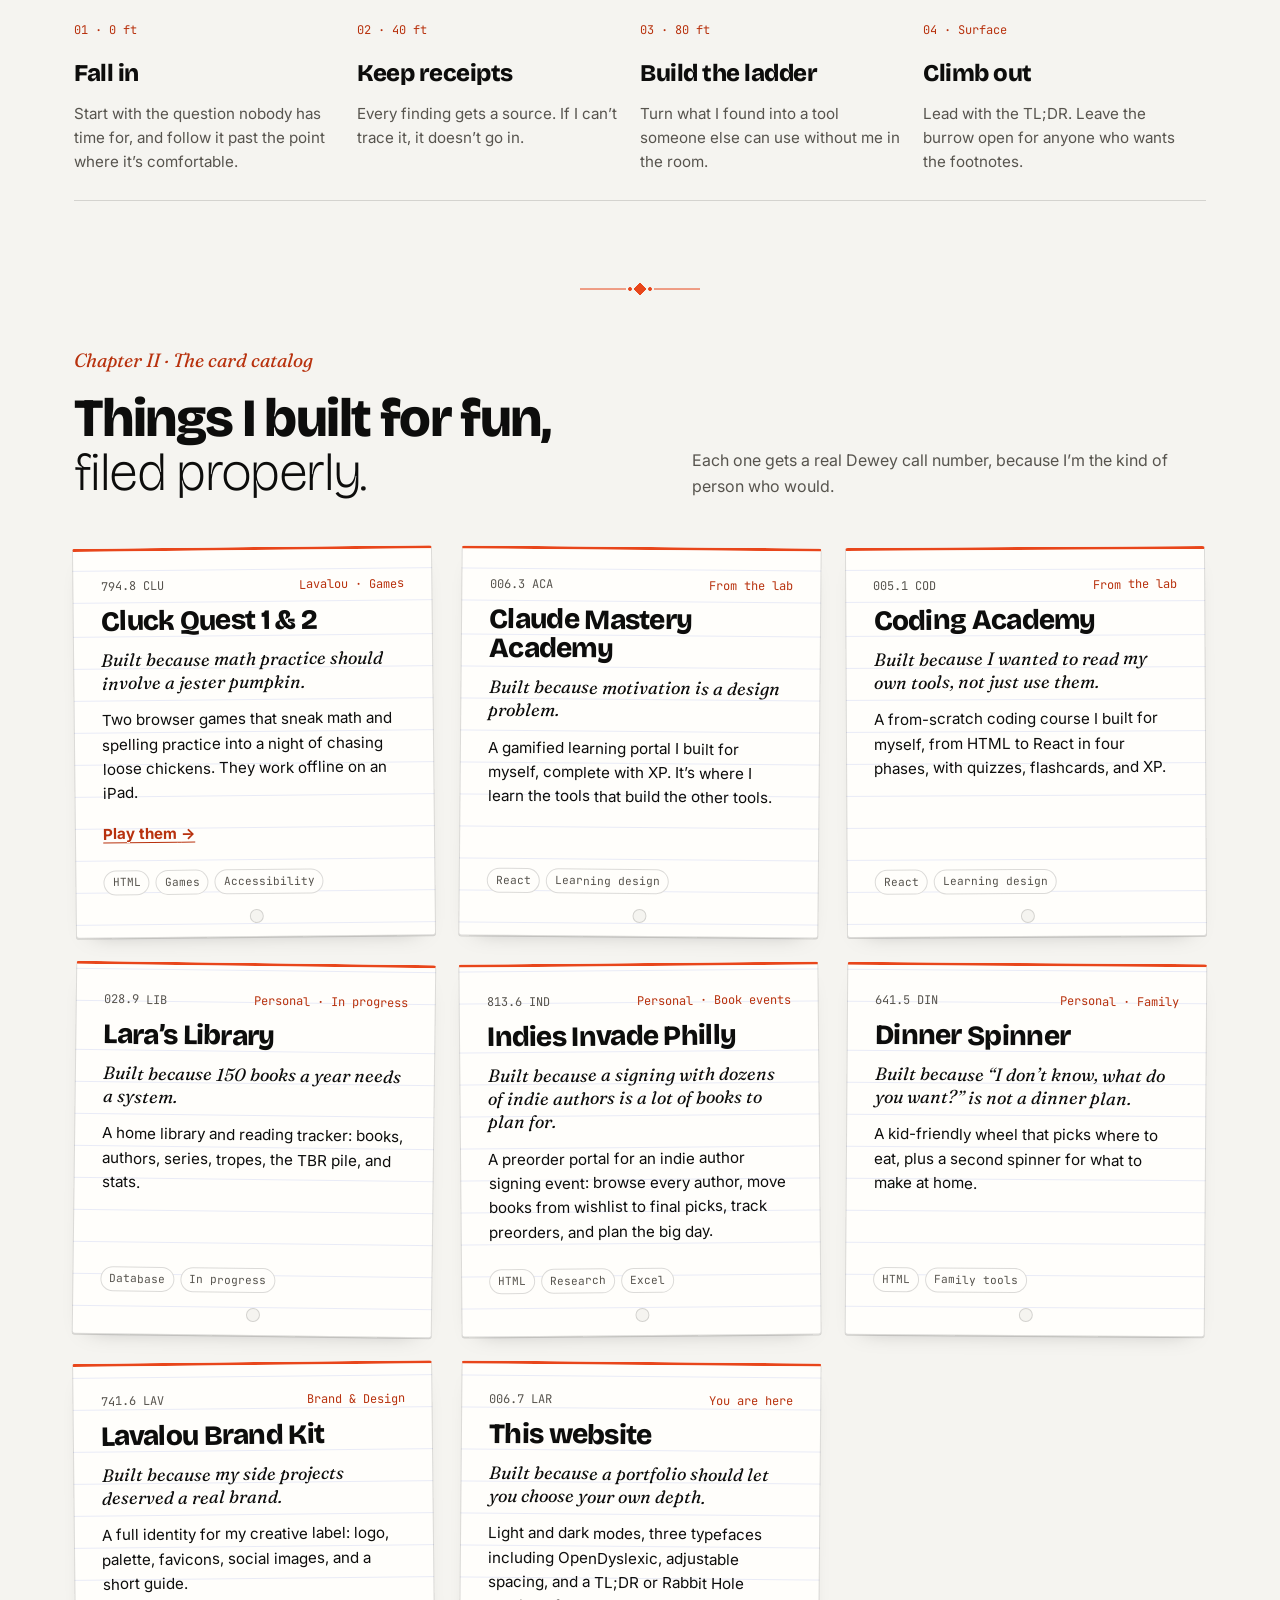
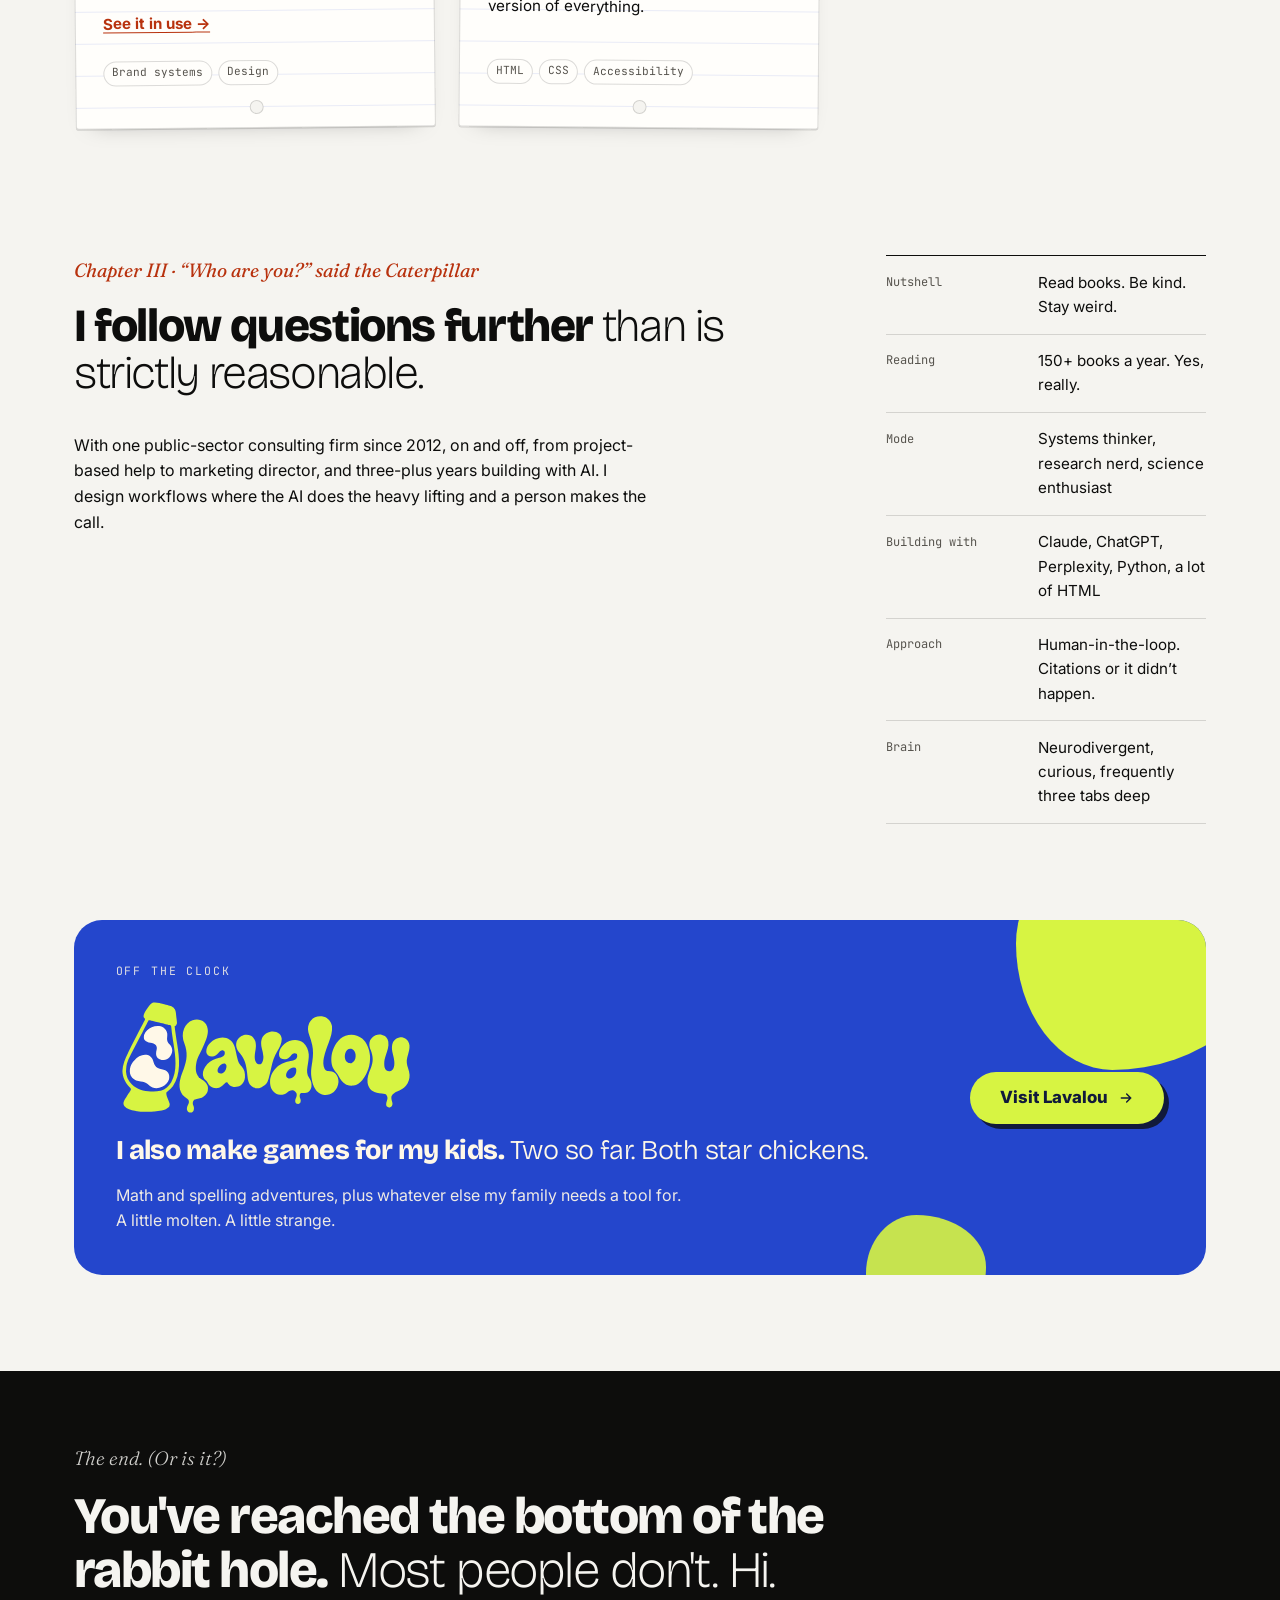
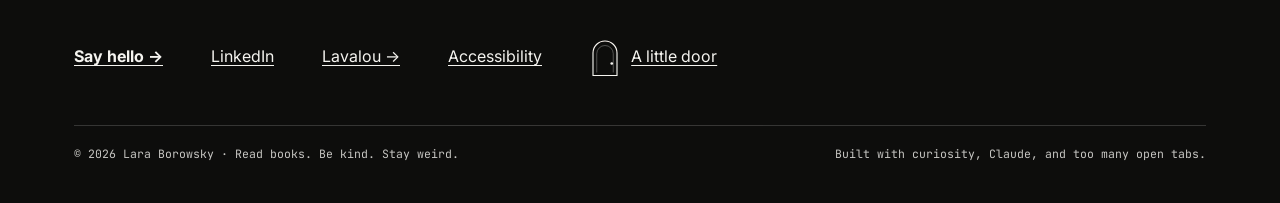
==== commit 3ff7fb26: "Bring back the Who are you? section on the home page Co-Authored-By: Claude Opus 5.5 <noreply@anthro" ====
--- a/index.html
+++ b/index.html
@@ -267,6 +267,24 @@
 
 
 
+<section id="about" class="wrap section" aria-labelledby="about-title">
+<div class="split">
+<div class="main">
+<p class="chapter">Chapter III · “Who are you?” said the Caterpillar</p>
+<h2 id="about-title" class="display" style="font-size: clamp(2rem, 3.6vw, 3rem); line-height: 1.02; margin-bottom: .8em"><span class="b">I follow questions further</span> <span class="t">than is strictly reasonable.</span></h2>
+<p style="margin: 0 0 1.4em; max-width: 36em">With one public-sector consulting firm since 2012, on and off, from project-based help to marketing director, and three-plus years building with AI. I design workflows where the AI does the heavy lifting and a person makes the call.</p>
+</div>
+<dl class="notes" aria-label="Field notes">
+<div><dt>Nutshell</dt><dd>Read books. Be kind. Stay weird.</dd></div>
+<div><dt>Reading</dt><dd>150+ books a year. Yes, really.</dd></div>
+<div><dt>Mode</dt><dd>Systems thinker, research nerd, science enthusiast</dd></div>
+<div><dt>Building with</dt><dd>Claude, ChatGPT, Perplexity, Python, a lot of HTML</dd></div>
+<div><dt>Approach</dt><dd>Human-in-the-loop. Citations or it didn’t happen.</dd></div>
+<div><dt>Brain</dt><dd>Neurodivergent, curious, frequently three tabs deep</dd></div>
+</dl>
+</div>
+</section>
+
 <section class="wrap" style="padding-top: 4rem; padding-bottom: 6rem" aria-labelledby="otc-title">
 <div class="lavalou-card">
 <span class="ooze one" aria-hidden="true"></span>
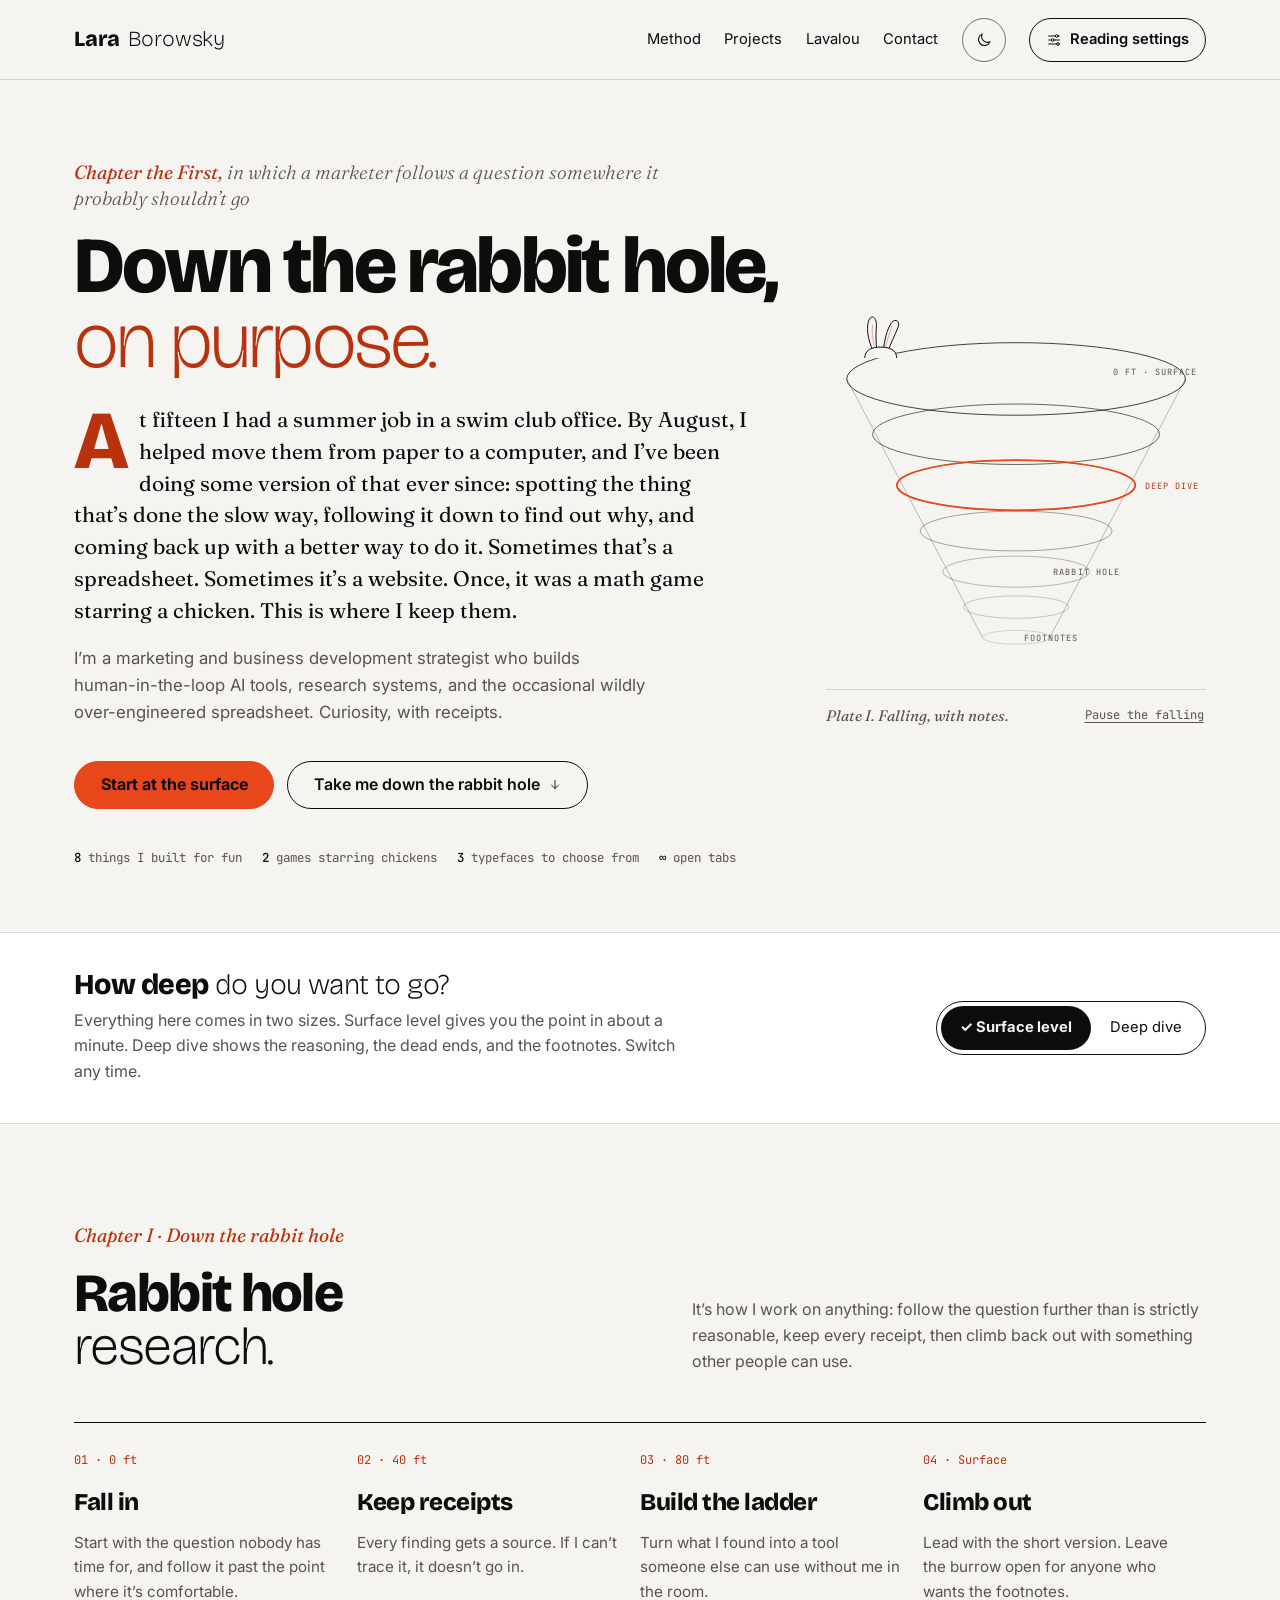
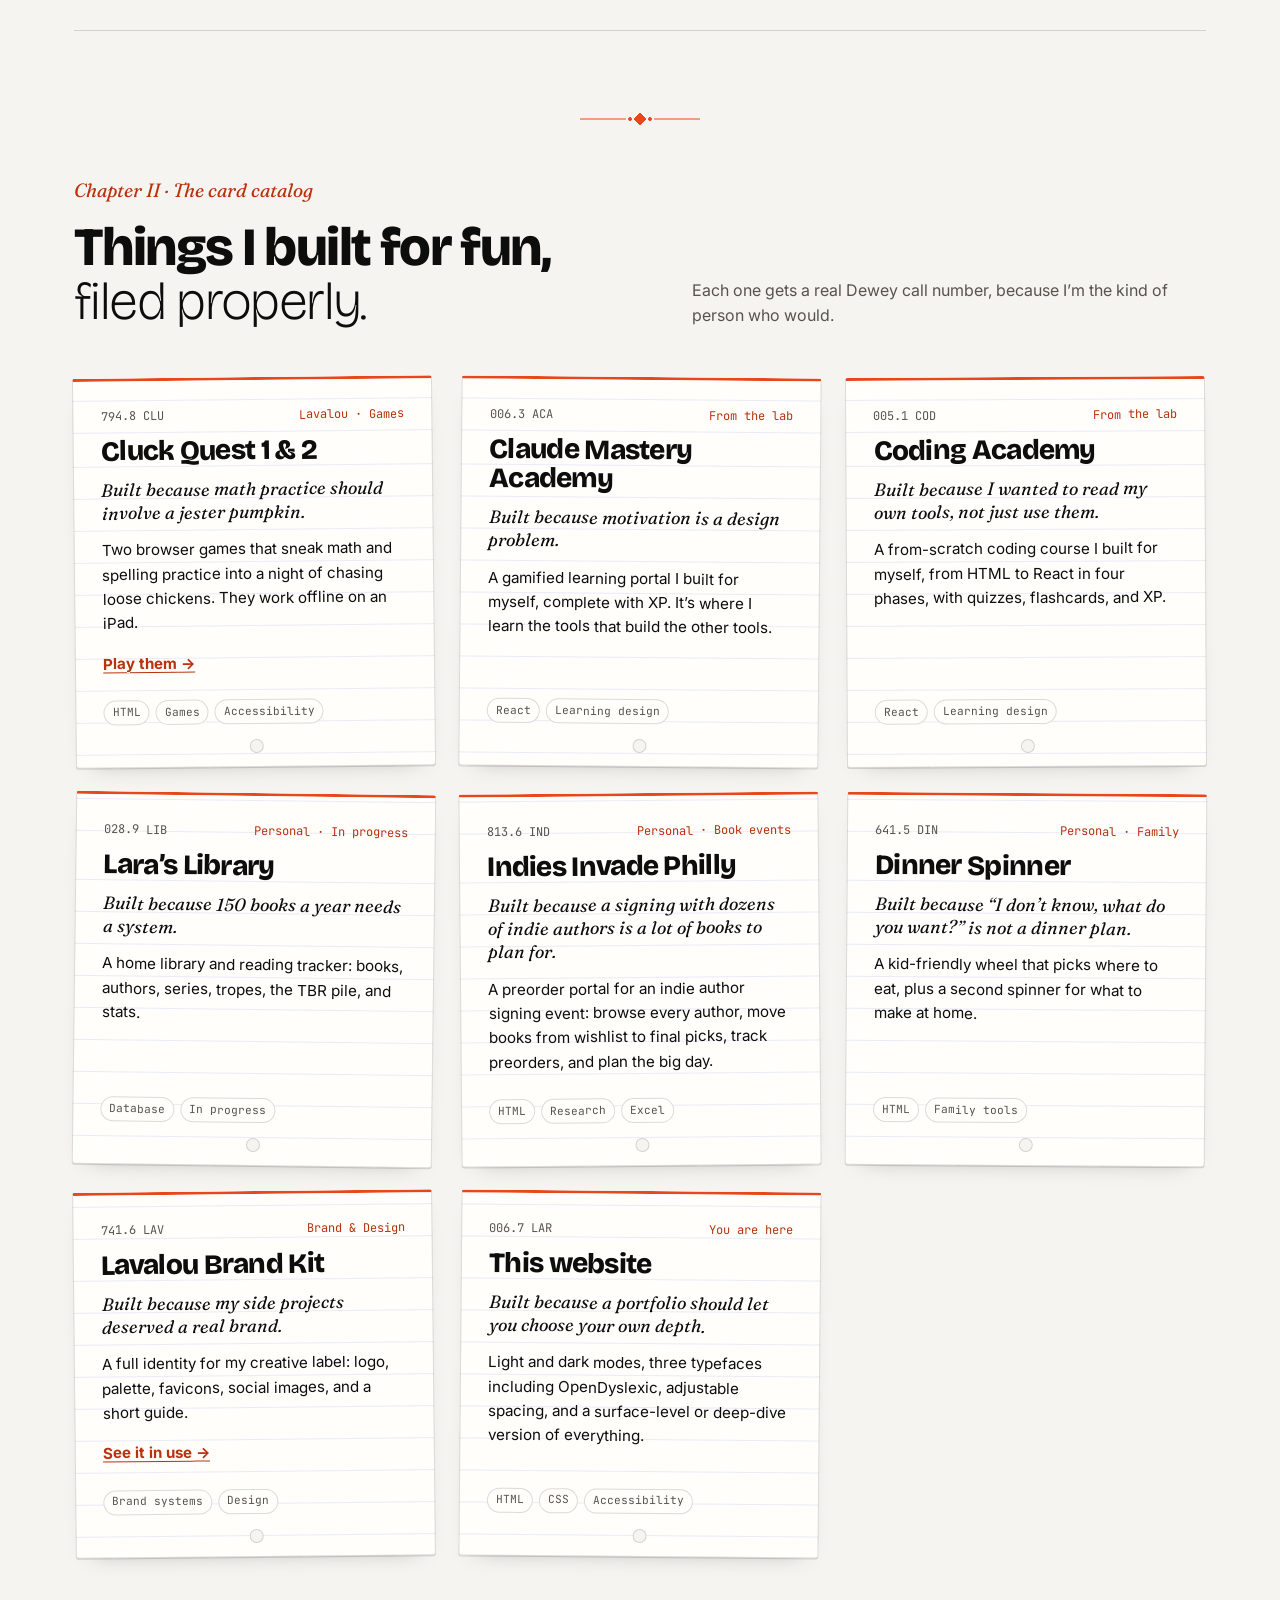
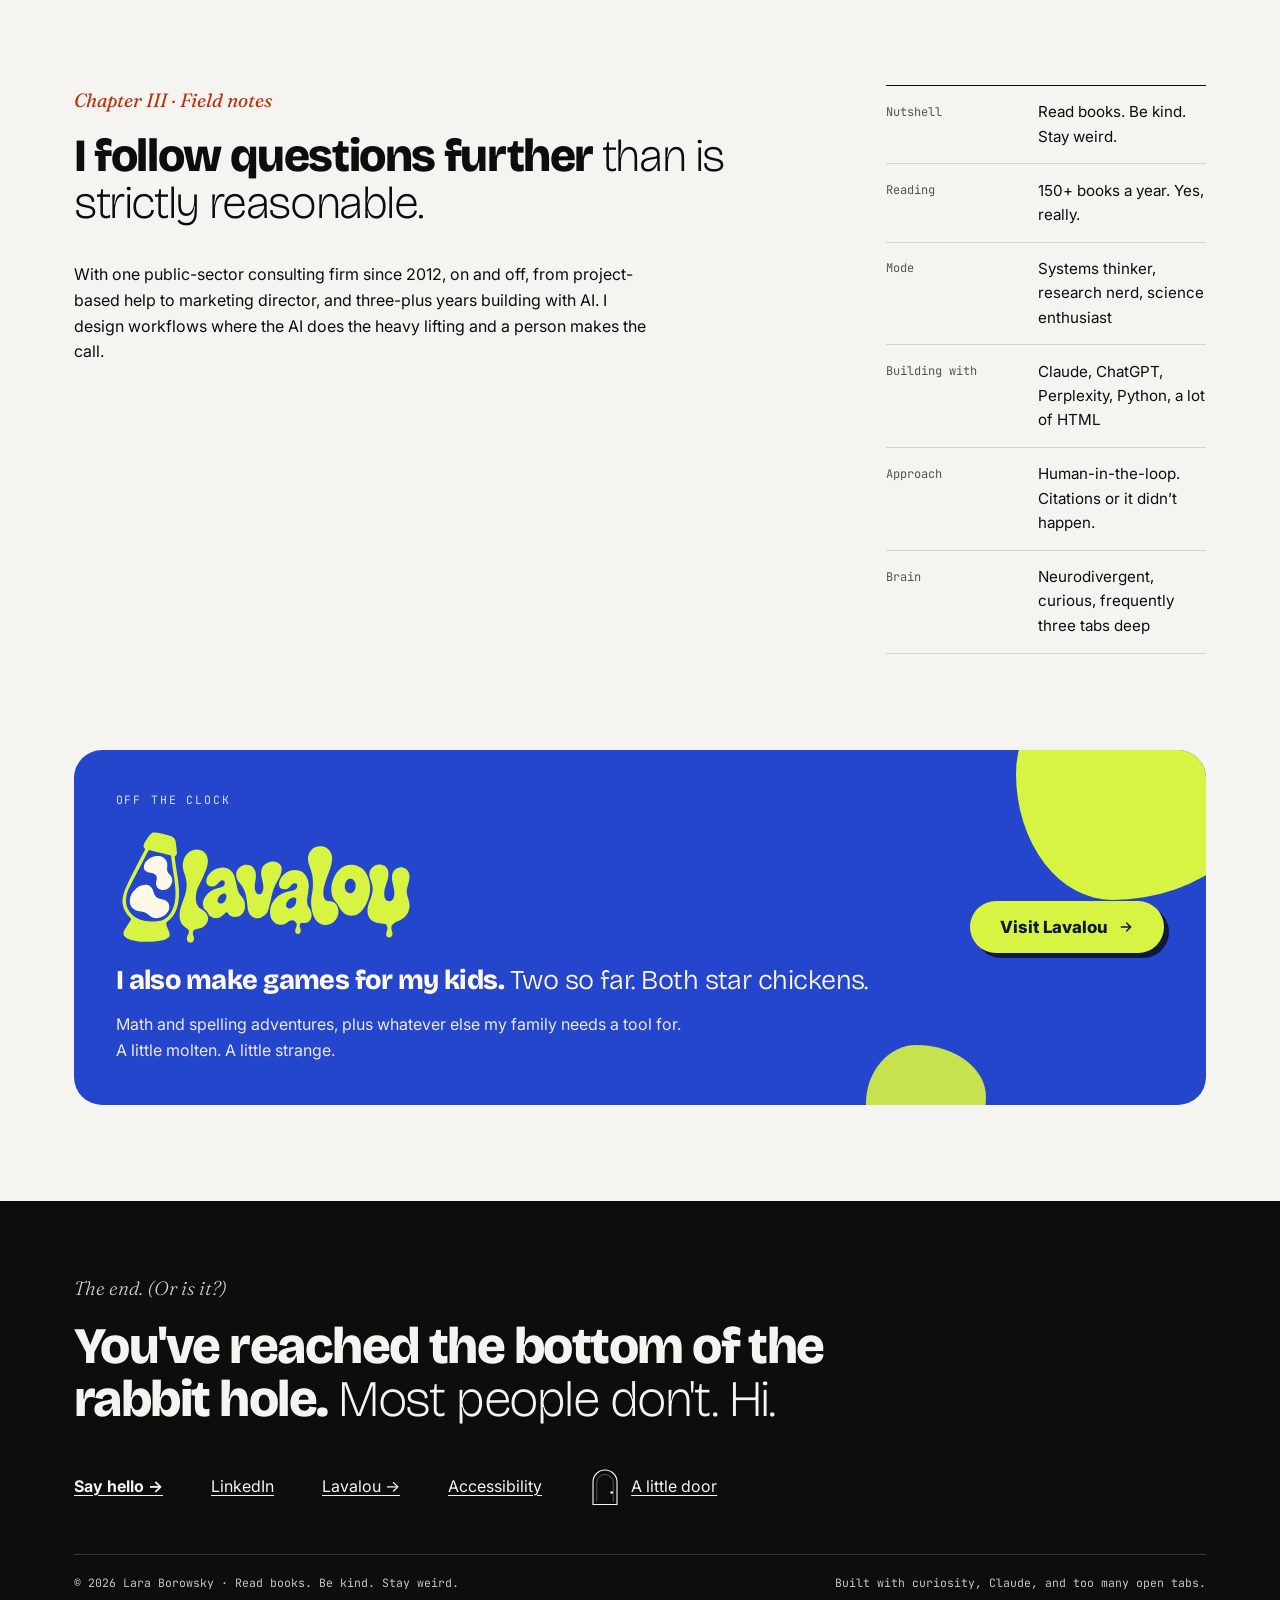
==== commit c2ac870c: "New opening in Lara's own words; remove Carroll quotes; Surface level / Deep dive Co-Authored-By: Cl" ====
--- a/index.html
+++ b/index.html
@@ -72,8 +72,8 @@
 <button class="pill" type="button" data-set="motion" data-val="off" aria-pressed="false">Still</button>
 </div></fieldset>
 <fieldset class="setting"><legend>Default depth</legend><div class="opts">
-<button class="pill" type="button" data-set="depth" data-val="tldr" aria-pressed="false">TL;DR</button>
-<button class="pill" type="button" data-set="depth" data-val="deep" aria-pressed="false">Rabbit Hole</button>
+<button class="pill" type="button" data-set="depth" data-val="tldr" aria-pressed="false">Surface level</button>
+<button class="pill" type="button" data-set="depth" data-val="deep" aria-pressed="false">Deep dive</button>
 </div></fieldset>
 </div>
 <button class="settings-reset" type="button" data-action="reset-settings">Reset to defaults</button>
@@ -83,19 +83,18 @@
 <div class="wrap hero">
 <div class="hero-copy">
 <p class="chapter opening-chapter">Chapter the First, <span class="t">in which a marketer follows a question somewhere it probably shouldn’t go</span></p>
-<h1 class="display"><span class="b">Six improbable things</span> <span class="t">before <span class="accent">breakfast.</span></span></h1>
-<p class="opening">Lara was beginning to get very tired of doing the same task twice, and of hunting for answers in folders with no pictures or conversations in them. So when a curious question hopped past, she followed it down the rabbit hole, and climbed back out with a tool instead of a headache.</p>
-<p class="lede">I’m a marketing and business development strategist who builds human-in-the-loop AI tools, research systems, and the occasional wildly over-engineered spreadsheet. Curiosity, with receipts. This is where I keep them.</p>
-<p class="apology">With apologies to Lewis Carroll.</p>
+<h1 class="display"><span class="b">Down the rabbit hole,</span> <span class="t"><span class="accent">on purpose.</span></span></h1>
+<p class="opening">At fifteen I had a summer job in a swim club office. By August, I helped move them from paper to a computer, and I’ve been doing some version of that ever since: spotting the thing that’s done the slow way, following it down to find out why, and coming back up with a better way to do it. Sometimes that’s a spreadsheet. Sometimes it’s a website. Once, it was a math game starring a chicken. This is where I keep them.</p>
+<p class="lede">I’m a marketing and business development strategist who builds human-in-the-loop AI tools, research systems, and the occasional wildly over-engineered spreadsheet. Curiosity, with receipts.</p>
 <div class="hero-ctas">
 <a class="btn btn-primary" href="#work" data-set="depth" data-val="tldr">Start at the surface</a>
 <a class="btn" href="#method" data-set="depth" data-val="deep">Take me down the rabbit hole <svg aria-hidden="true" width="14" height="14" viewBox="0 0 24 24" fill="none" stroke="currentColor" stroke-width="1.5" stroke-linecap="round"><path d="M12 4v14M6 12l6 6 6-6"/></svg></a>
 </div>
-<p class="stats"><span><b>8</b> things I built for fun (two were after lunch)</span><span><b>2</b> games starring chickens</span><span><b>3</b> typefaces to choose from</span><span><b>∞</b> open tabs</span></p>
+<p class="stats"><span><b>8</b> things I built for fun</span><span><b>2</b> games starring chickens</span><span><b>3</b> typefaces to choose from</span><span><b>∞</b> open tabs</span></p>
 </div>
 <figure class="hole">
 <div class="hole-art">
-<svg class="hole-rings" role="img" aria-label="Line drawing looking down a rabbit hole, marked with depths: surface, TL;DR, rabbit hole, footnotes. A rabbit's ears peek over the rim and small objects fall inside." viewBox="0 0 440 440">
+<svg class="hole-rings" role="img" aria-label="Line drawing looking down a rabbit hole, marked with depths: surface, deep dive, rabbit hole, footnotes. A rabbit's ears peek over the rim and small objects fall inside." viewBox="0 0 440 440">
 <g fill="none" stroke="currentColor" stroke-width="1">
 <ellipse cx="220" cy="96" rx="196" ry="42" opacity=".9"/><ellipse cx="220" cy="160" rx="166" ry="35" opacity=".7"/><ellipse cx="220" cy="219" rx="138" ry="29" opacity=".55"/><ellipse cx="220" cy="272" rx="111" ry="23" opacity=".42"/><ellipse cx="220" cy="319" rx="85" ry="18" opacity=".32"/><ellipse cx="220" cy="360" rx="61" ry="13" opacity=".24"/><ellipse cx="220" cy="395" rx="39" ry="8" opacity=".18"/>
 <path d="M24 96 L181 395 M416 96 L259 395" opacity=".3"/>
@@ -103,7 +102,7 @@
 <ellipse cx="220" cy="219" rx="138" ry="29" fill="none" style="stroke:var(--accent)" stroke-width="2"/>
 <g font-family="JetBrains Mono, monospace" font-size="10" letter-spacing="1.2" style="fill:var(--muted)">
 <text x="430" y="92" text-anchor="end">0 FT · SURFACE</text>
-<text x="398" y="223" text-anchor="end" style="fill:var(--accent-text)">TL;DR</text>
+<text x="432" y="223" text-anchor="end" style="fill:var(--accent-text)">DEEP DIVE</text>
 <text x="340" y="323" text-anchor="end">RABBIT HOLE</text>
 <text x="292" y="399" text-anchor="end">FOOTNOTES</text>
 </g>
@@ -123,7 +122,7 @@
 <svg class="fall" aria-hidden="true" viewBox="0 0 40 40" style="left:36%;top:26%;width:7%;animation-delay:-4.5s"><rect x="10" y="5" width="20" height="30" rx="2" fill="none" stroke="currentColor" stroke-width="1.4"/><path d="M20 15 C18 11 13 13 15 17 L20 22 L25 17 C27 13 22 11 20 15 Z" style="fill:var(--accent)"/></svg>
 <svg class="fall" aria-hidden="true" viewBox="0 0 40 40" style="left:50%;top:30%;width:6%;animation-delay:-7.5s"><g fill="none" stroke="currentColor" stroke-width="1.4" stroke-linejoin="round"><path d="M12 12 H28 V33 C28 35 26 36 24 36 H16 C14 36 12 35 12 33 Z"/><path d="M11 8 H29 V12 H11 Z"/><path d="M15 22 H25"/></g></svg>
 </div>
-<figcaption><span>Plate I. Curiouser and curiouser.</span><button class="motion-btn" type="button" data-action="toggle-motion" aria-pressed="false">Pause the falling</button></figcaption>
+<figcaption><span>Plate I. Falling, with notes.</span><button class="motion-btn" type="button" data-action="toggle-motion" aria-pressed="false">Pause the falling</button></figcaption>
 </figure>
 </div>
 
@@ -131,14 +130,13 @@
 <div class="wrap">
 <div style="flex: 1 1 480px">
 <h2 id="depth-title" class="display"><span class="b">How deep</span> <span class="t">do you want to go?</span></h2>
-<p>Everything here comes in two sizes. TL;DR gives you the point in about a minute. Rabbit Hole shows the reasoning, the dead ends, and the footnotes. Switch any time.</p>
+<p>Everything here comes in two sizes. Surface level gives you the point in about a minute. Deep dive shows the reasoning, the dead ends, and the footnotes. Switch any time.</p>
 </div>
 <div class="depth">
 <div class="seg" role="group" aria-label="How much detail">
-<button type="button" data-set="depth" data-val="tldr" aria-pressed="true">TL;DR</button>
-<button type="button" data-set="depth" data-val="deep" aria-pressed="false">Rabbit Hole</button>
-</div>
-<div class="drink" aria-hidden="true"><span>drink me</span><span>eat me</span></div>
+<button type="button" data-set="depth" data-val="tldr" aria-pressed="true">Surface level</button>
+<button type="button" data-set="depth" data-val="deep" aria-pressed="false">Deep dive</button>
+</div>
 </div>
 </div>
 </section>
@@ -153,7 +151,7 @@
 <li><span class="num">01 · 0 ft</span><h3>Fall in</h3><p>Start with the question nobody has time for, and follow it past the point where it’s comfortable.</p></li>
 <li><span class="num">02 · 40 ft</span><h3>Keep receipts</h3><p>Every finding gets a source. If I can’t trace it, it doesn’t go in.</p></li>
 <li><span class="num">03 · 80 ft</span><h3>Build the ladder</h3><p>Turn what I found into a tool someone else can use without me in the room.</p></li>
-<li><span class="num">04 · Surface</span><h3>Climb out</h3><p>Lead with the TL;DR. Leave the burrow open for anyone who wants the footnotes.</p></li>
+<li><span class="num">04 · Surface</span><h3>Climb out</h3><p>Lead with the short version. Leave the burrow open for anyone who wants the footnotes.</p></li>
 </ol>
 </section>
 
@@ -254,7 +252,7 @@
 <div class="card-meta"><span>006.7 LAR</span><span class="accent">You are here</span></div>
 <h3>This website</h3>
 <p class="hook">Built because a portfolio should let you choose your own depth.</p>
-<p class="summary">Light and dark modes, three typefaces including OpenDyslexic, adjustable spacing, and a TL;DR or Rabbit Hole version of everything.</p>
+<p class="summary">Light and dark modes, three typefaces including OpenDyslexic, adjustable spacing, and a surface-level or deep-dive version of everything.</p>
 <div class="deep">
 <h4>How it works</h4><p>Plain HTML and CSS, no tracking, and settings that stay in your own browser.</p>
 <h4>Margin note</h4><p class="note">Yes, the rabbit is wiggling its ears on purpose.</p>
@@ -270,7 +268,7 @@
 <section id="about" class="wrap section" aria-labelledby="about-title">
 <div class="split">
 <div class="main">
-<p class="chapter">Chapter III · “Who are you?” said the Caterpillar</p>
+<p class="chapter">Chapter III · Field notes</p>
 <h2 id="about-title" class="display" style="font-size: clamp(2rem, 3.6vw, 3rem); line-height: 1.02; margin-bottom: .8em"><span class="b">I follow questions further</span> <span class="t">than is strictly reasonable.</span></h2>
 <p style="margin: 0 0 1.4em; max-width: 36em">With one public-sector consulting firm since 2012, on and off, from project-based help to marketing director, and three-plus years building with AI. I design workflows where the AI does the heavy lifting and a person makes the call.</p>
 </div>
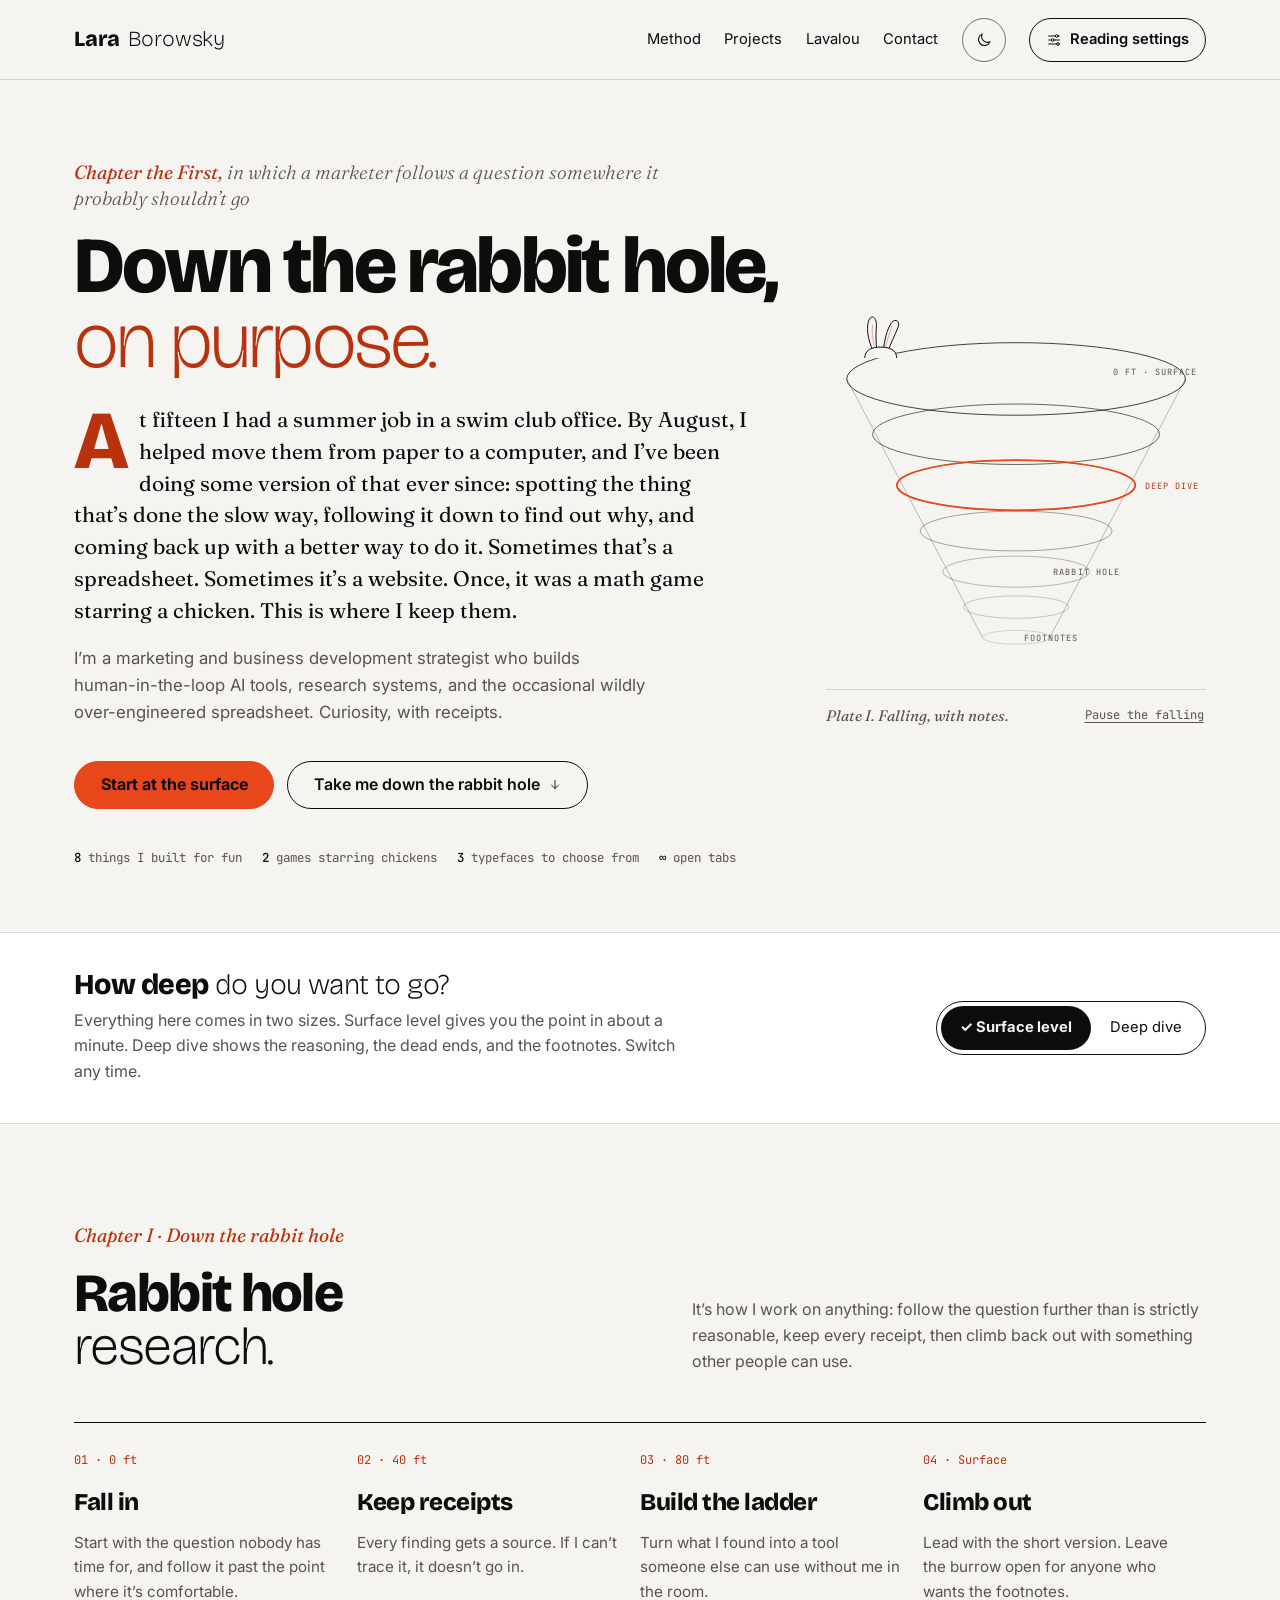
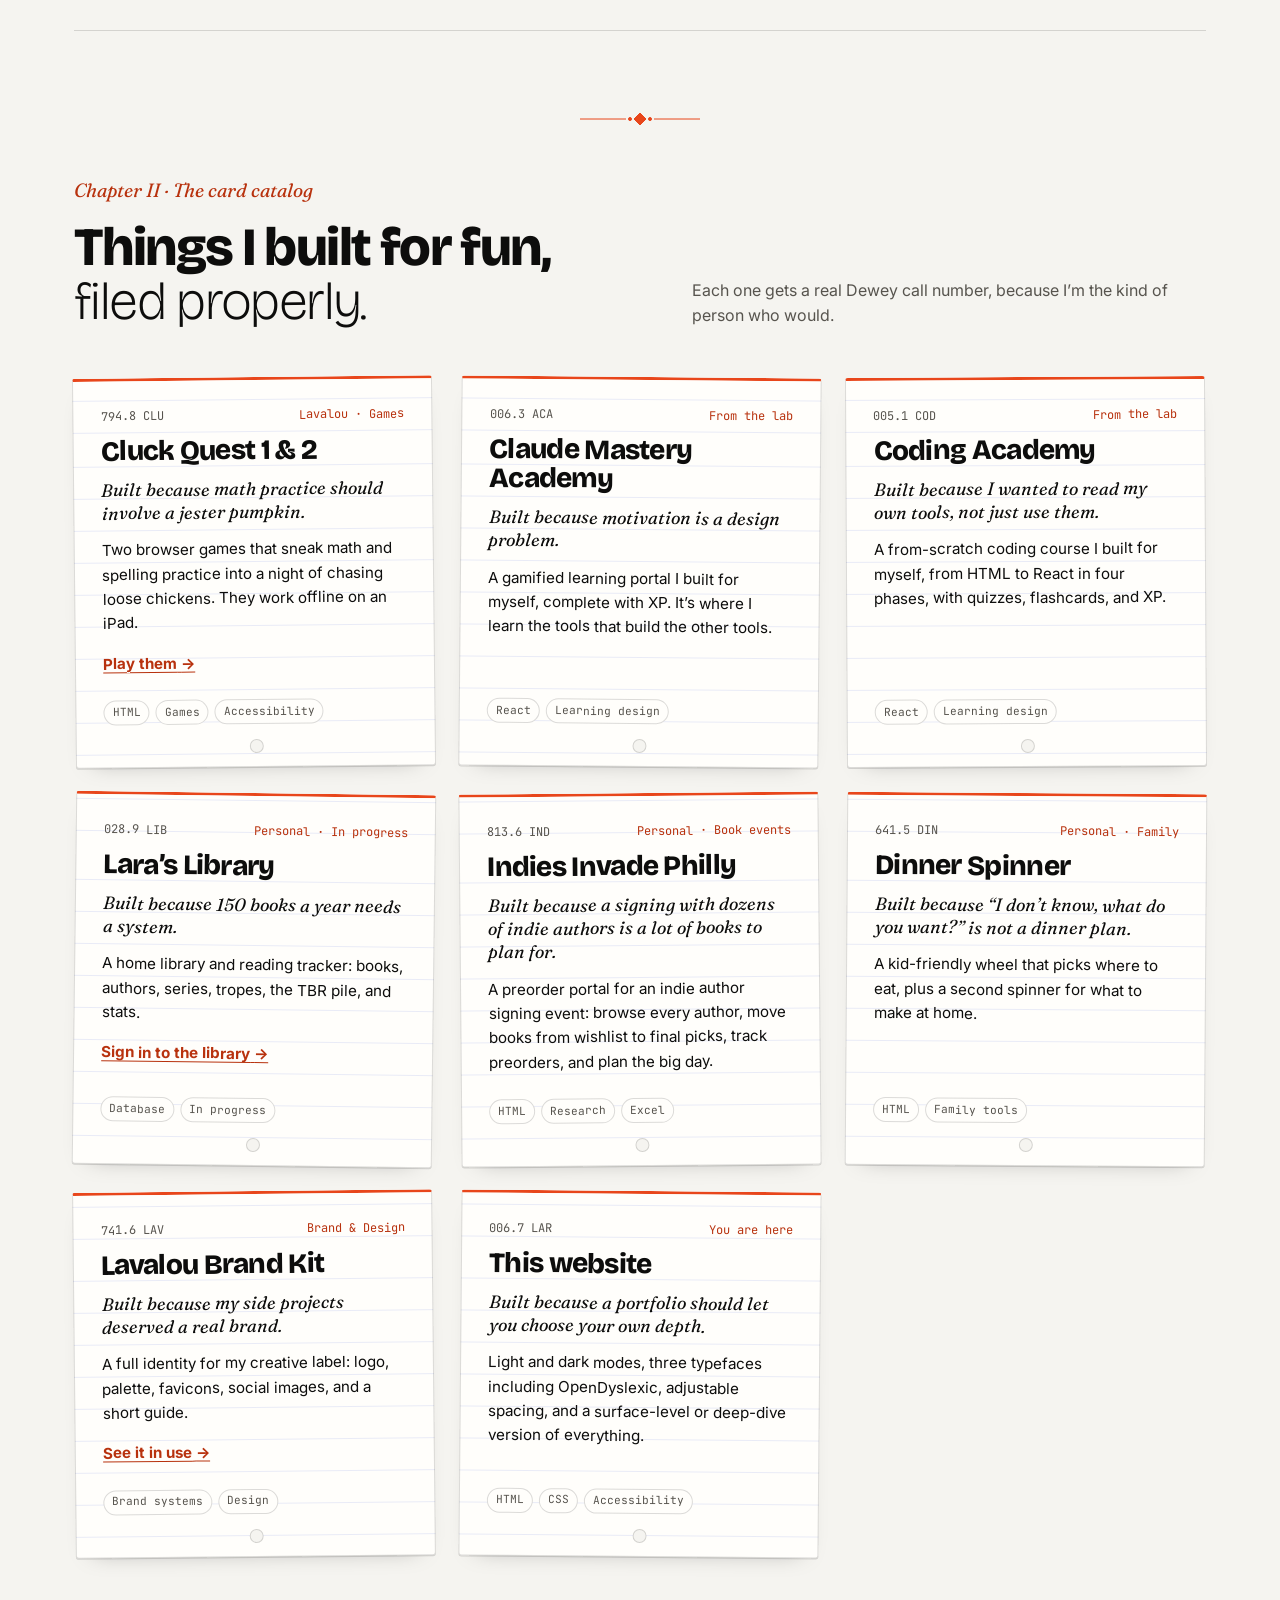
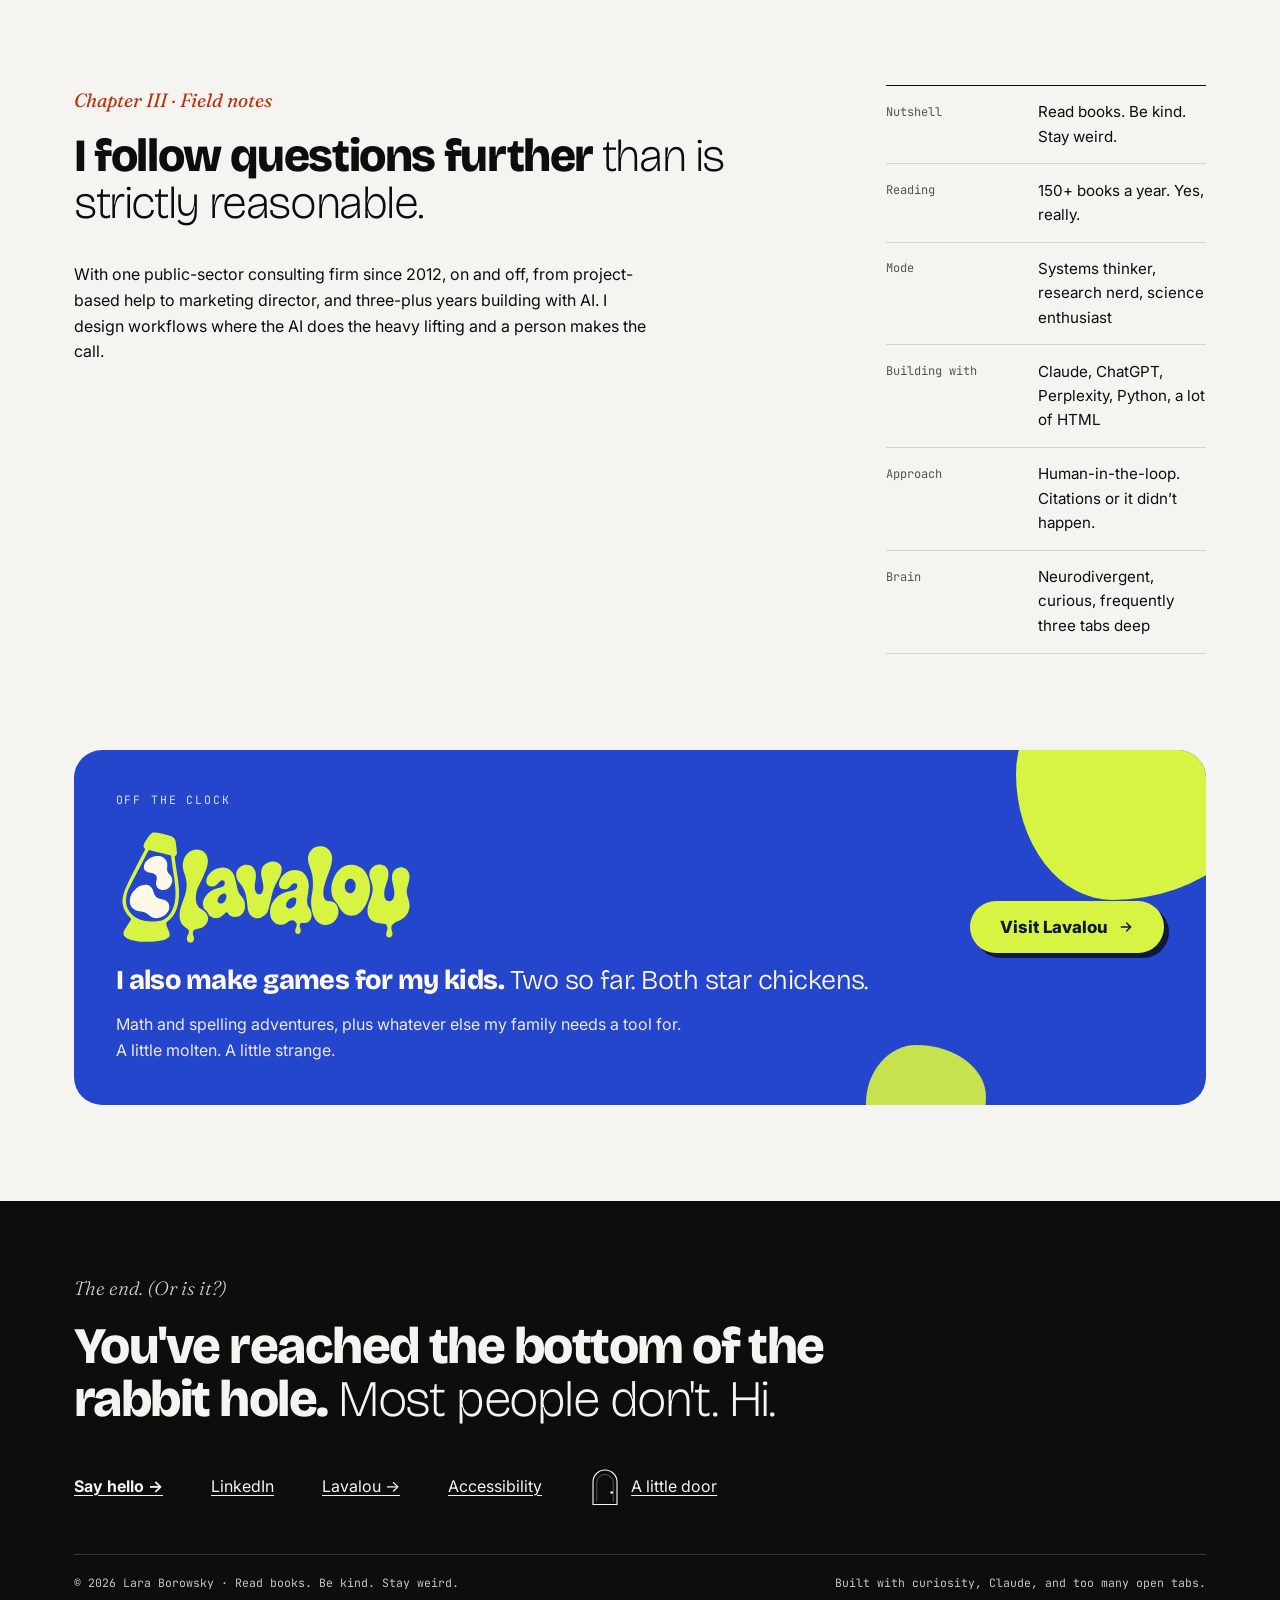
==== commit 78595039: "Add library app and card link" ====
--- a/index.html
+++ b/index.html
@@ -209,7 +209,7 @@
 <h4>How it works</h4><p>A real database underneath, so series, authors and tropes connect to each other instead of living in a very long spreadsheet.</p>
 <h4>Margin note</h4><p class="note">Tropes are data. I will not be taking questions.</p>
 </div>
-
+<a class="card-link" href="/library">Sign in to the library<span class="sr-only">: Lara’s Library</span> <span aria-hidden="true">→</span></a>
 <ul class="tags" aria-label="Tools"><li>Database</li><li>In progress</li></ul>
 </article>
 <article class="card">
